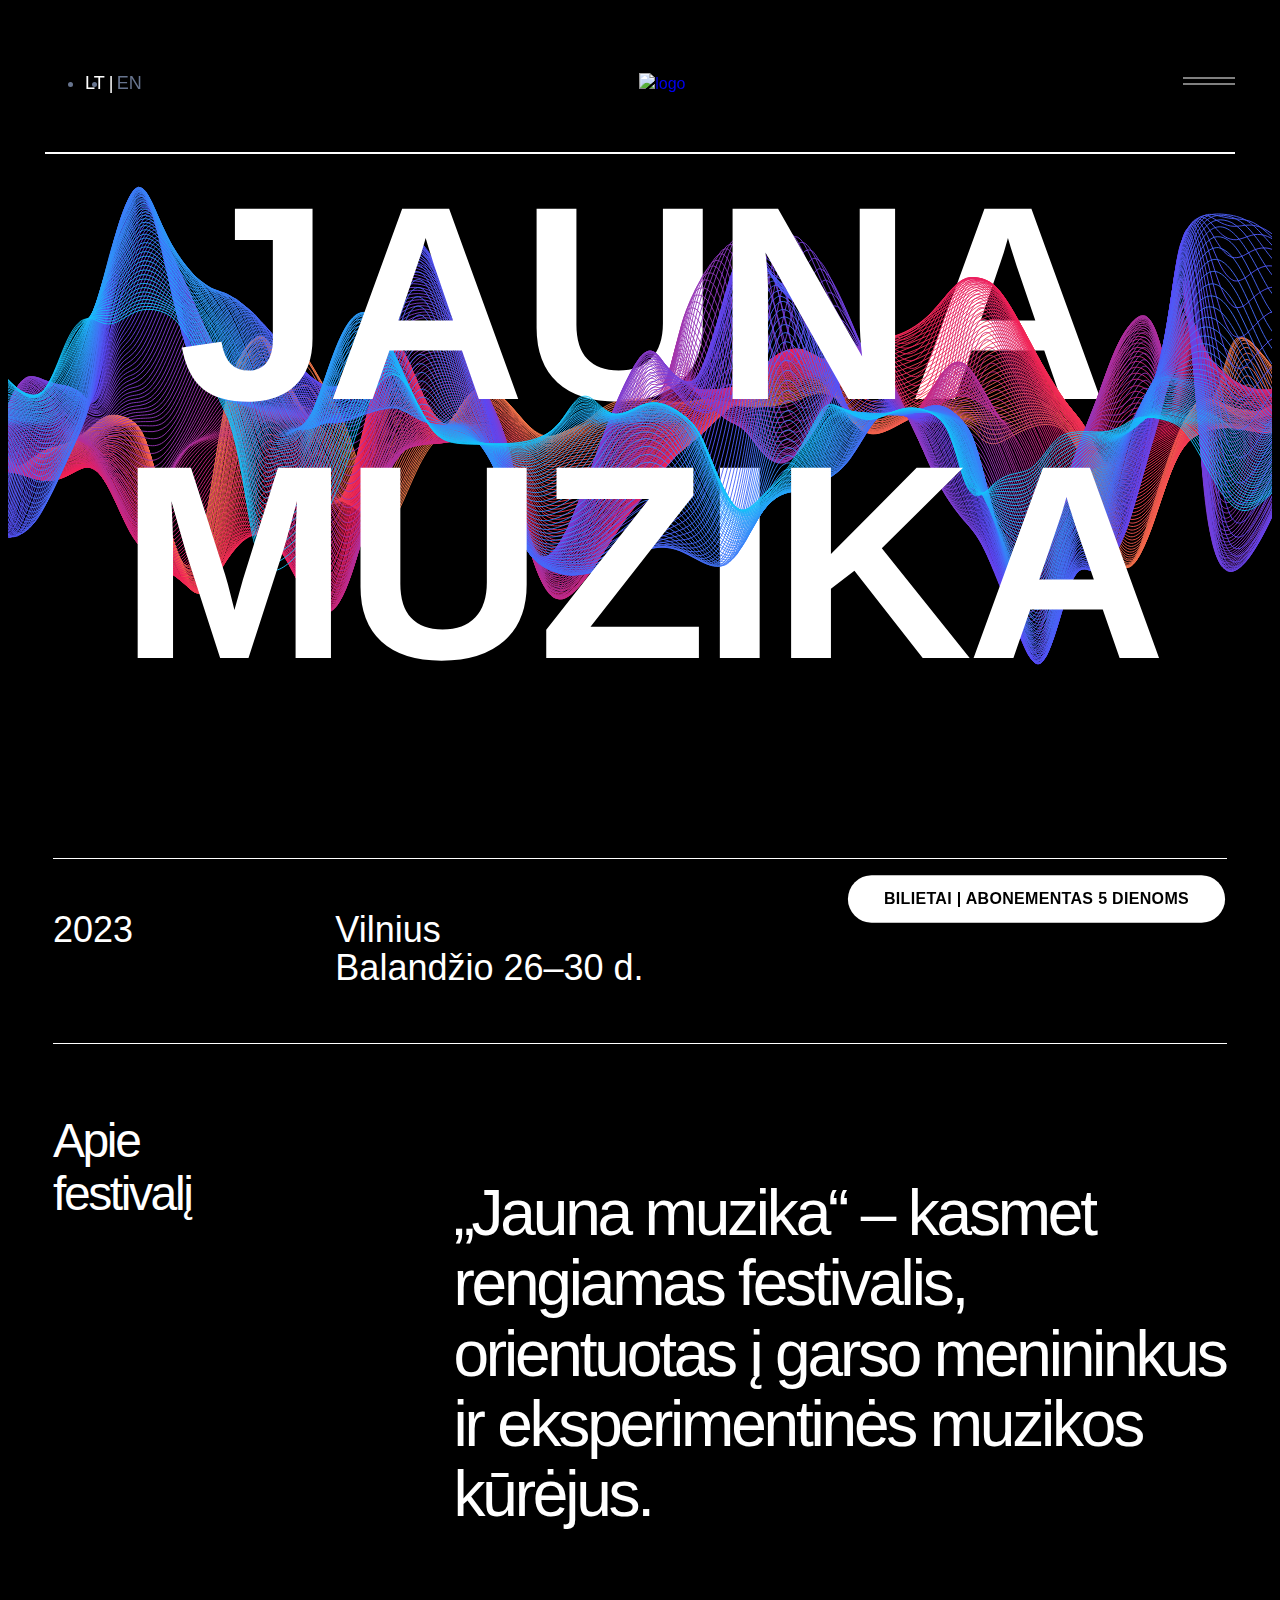
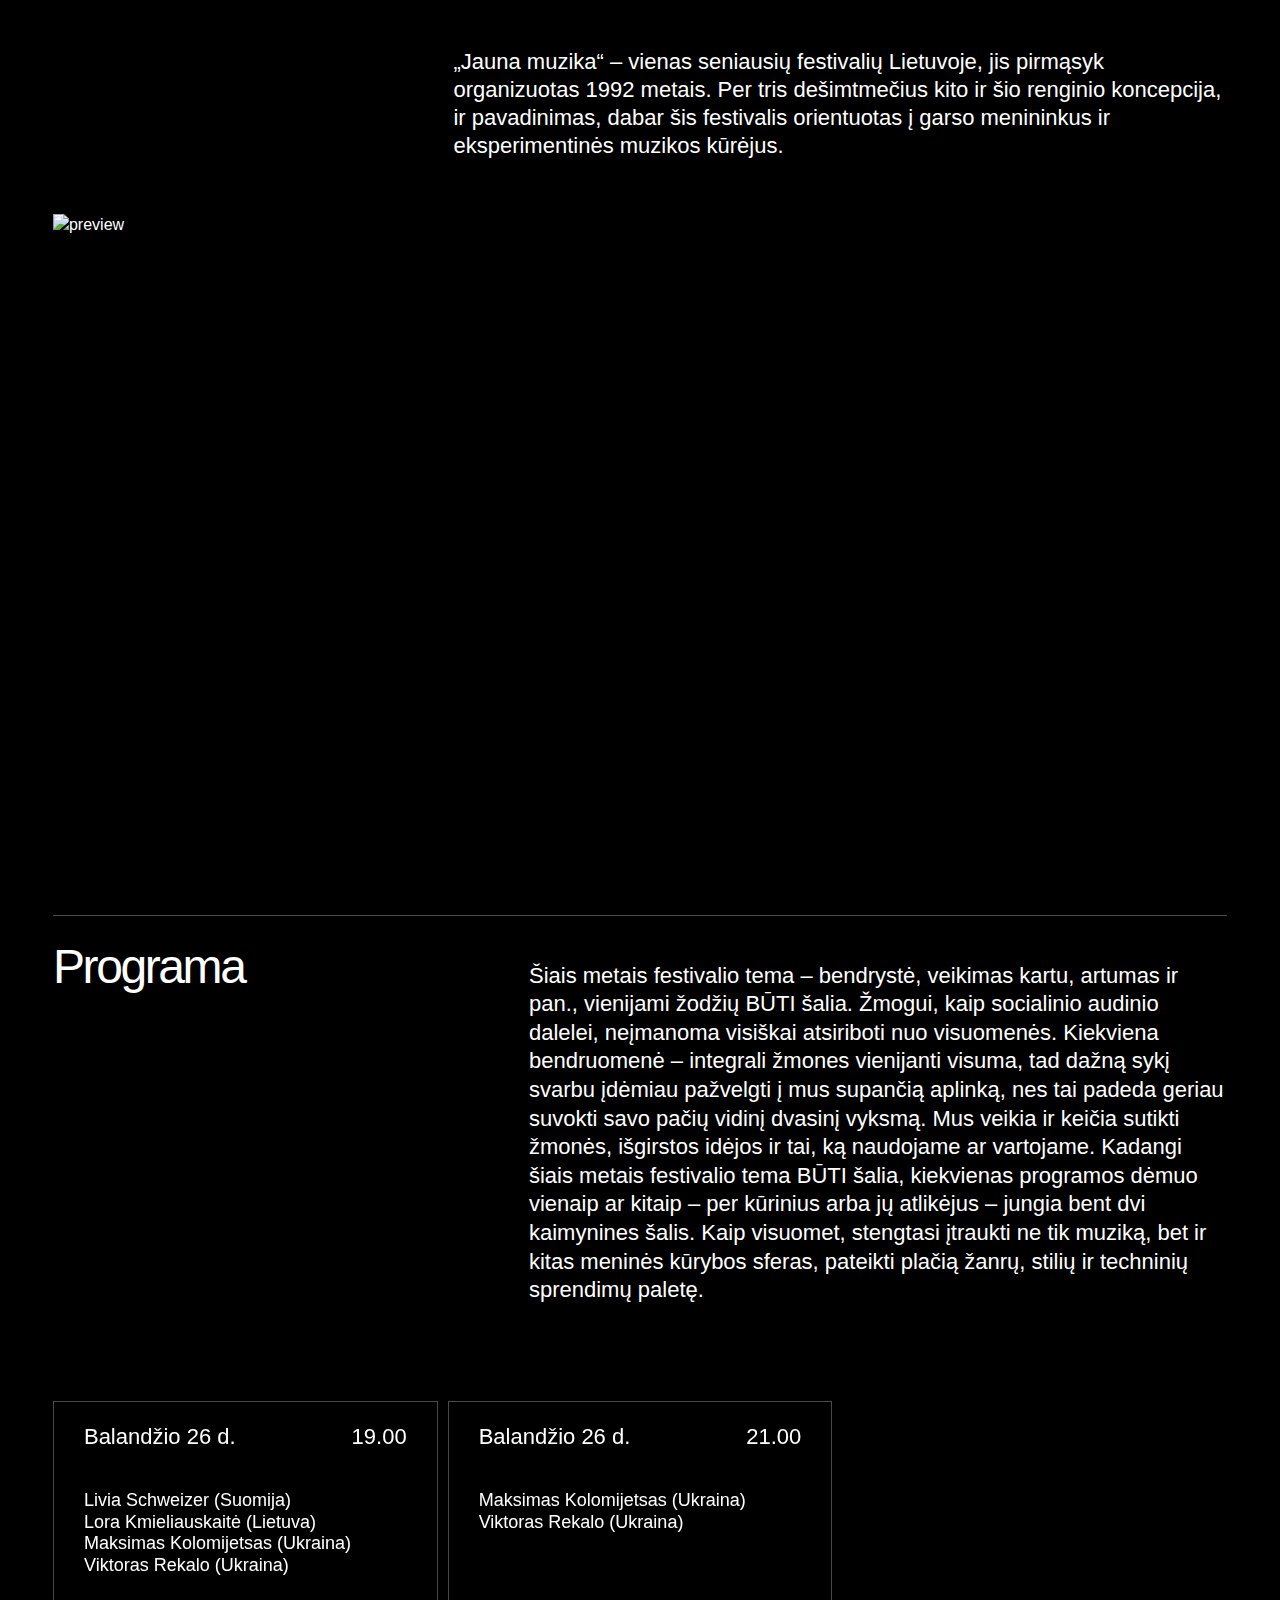
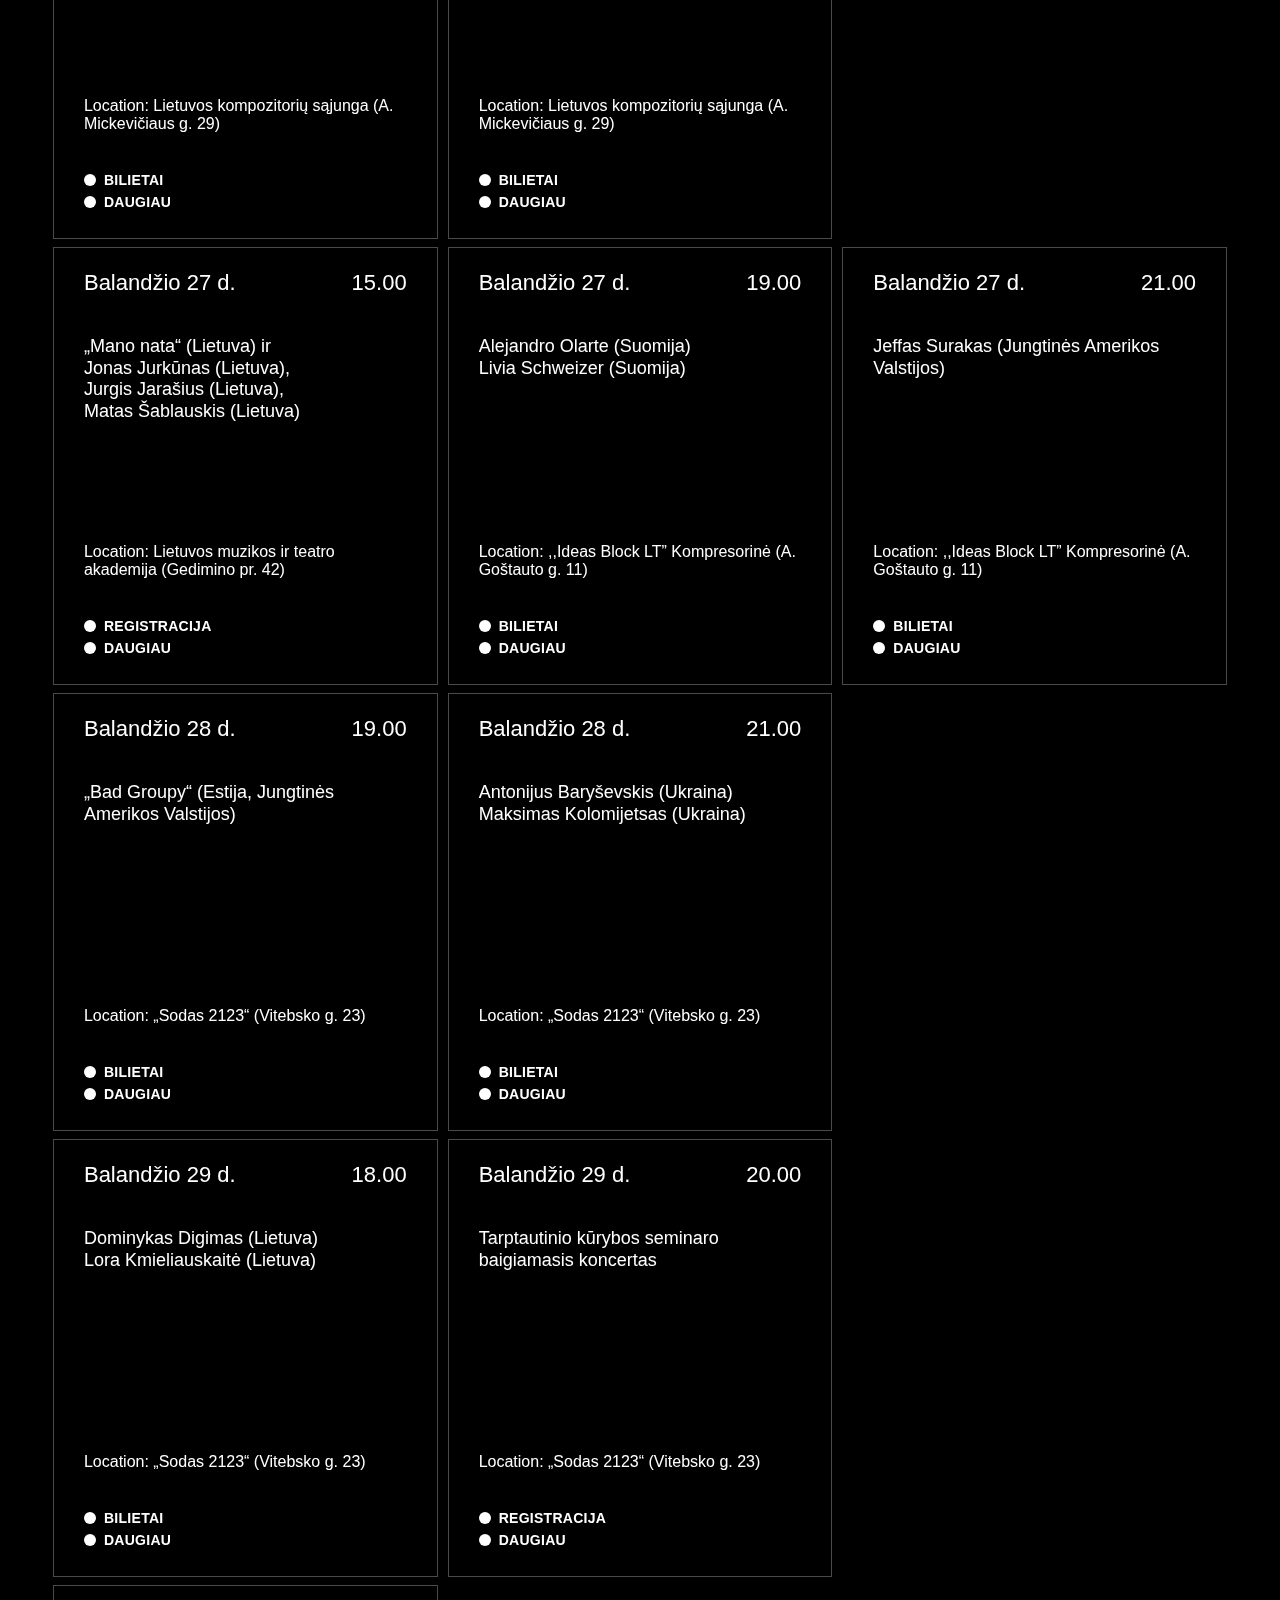
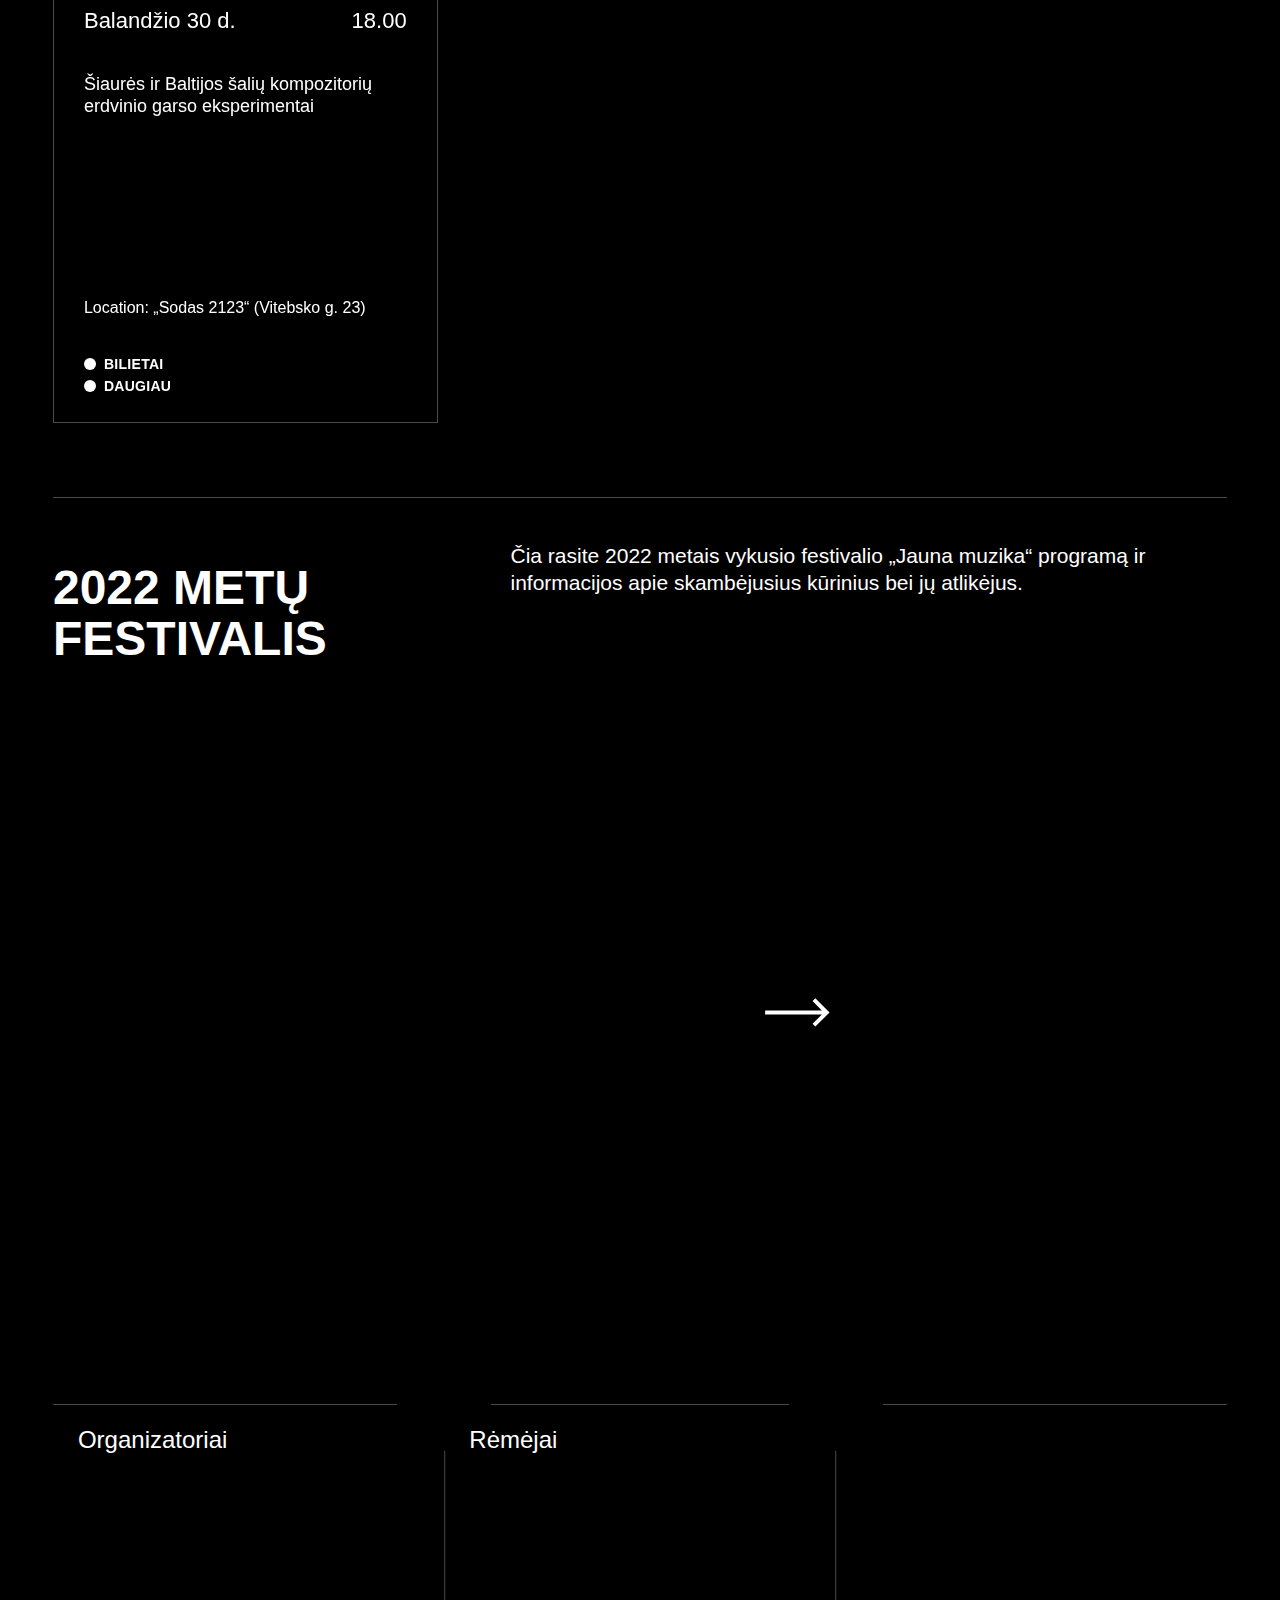
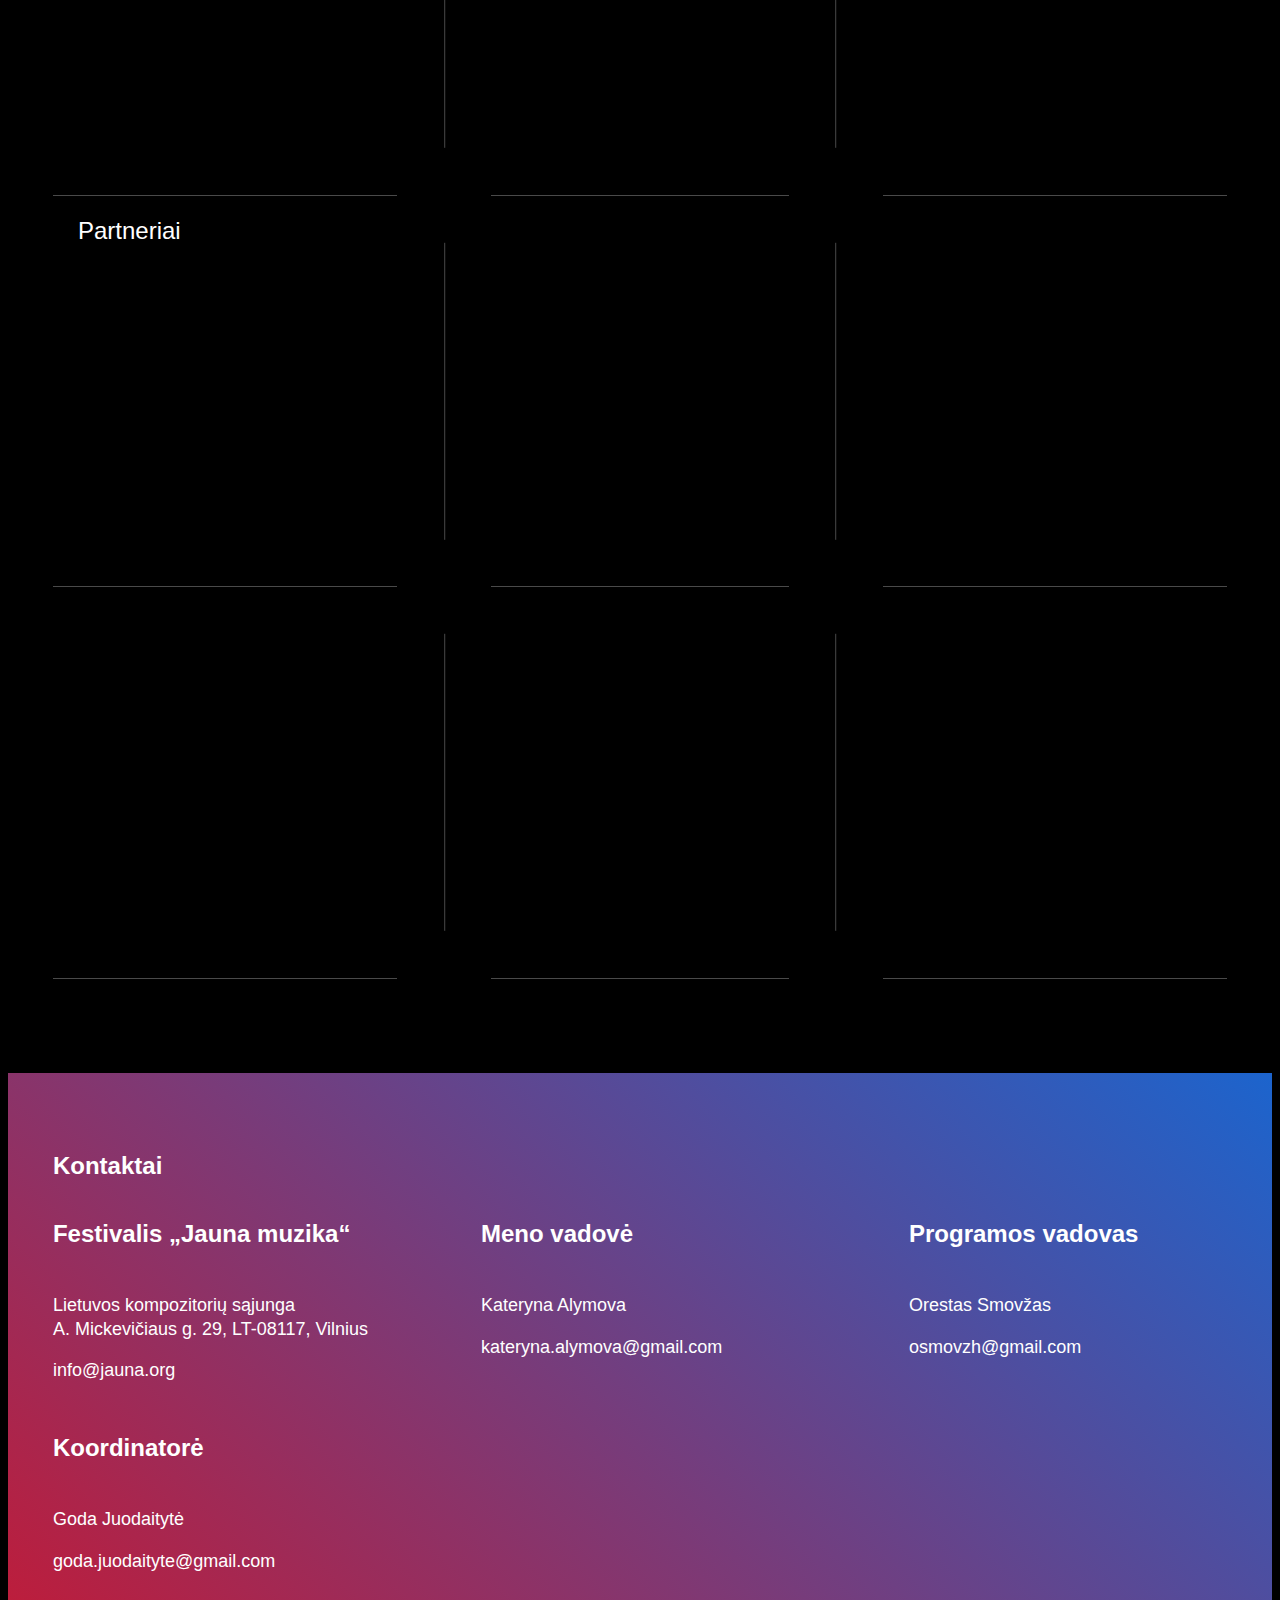
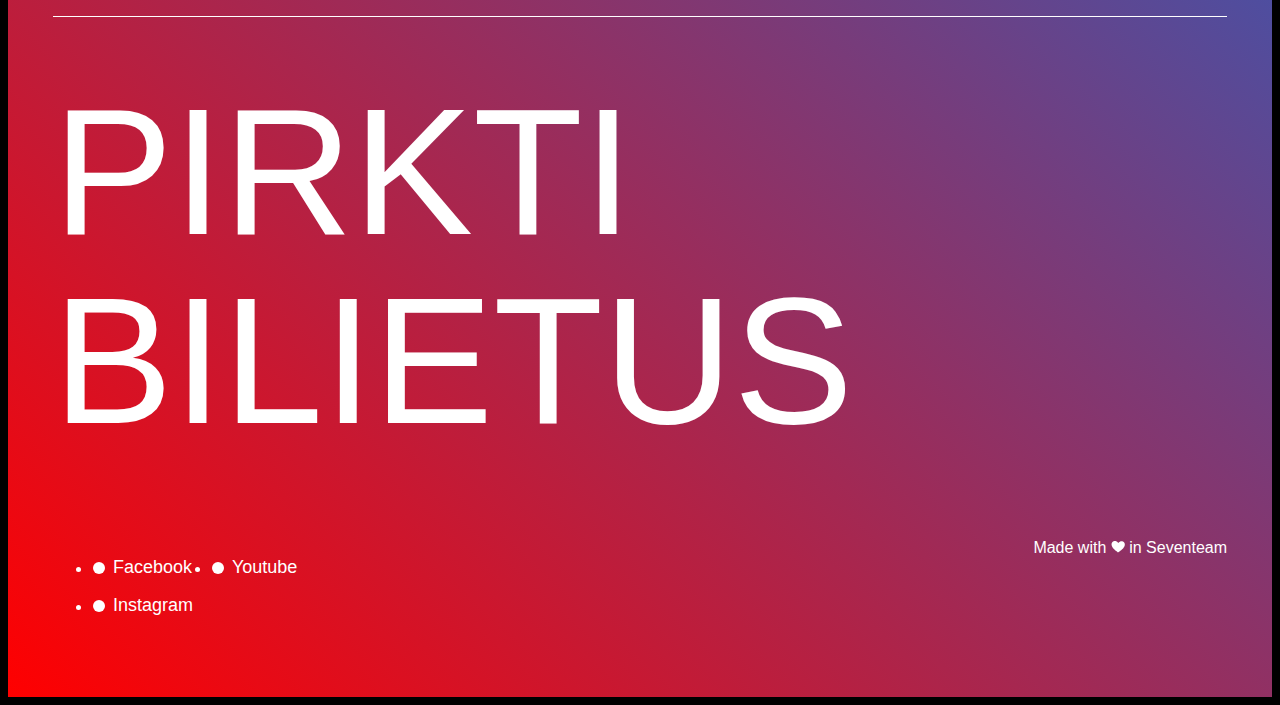
==== index.html @ fc404a8a "More some fixes" ====
<!DOCTYPE html>
<html lang="en">

<head>
  <meta charset="UTF-8">
  <meta http-equiv="X-UA-Compatible" content="IE=edge">
  <meta name="viewport" content="width=device-width, initial-scale=1.0">
  <title>Jauna</title>

  <link rel="stylesheet" href="css/reset.css" />
  <link rel="stylesheet" href="https://unpkg.com/swiper/swiper-bundle.min.css" />
  <link rel="stylesheet" href="css/fonts.css" />
  <link rel="stylesheet" href="css/styles.css" />

  <script defer src="https://unpkg.com/swiper/swiper-bundle.min.js"></script>
  <script defer src="https://cdnjs.cloudflare.com/ajax/libs/gsap/3.11.3/gsap.min.js"></script>
  <script defer src="js/script.js"></script>
</head>

<body>
  <header class="header">
    <div class="_container header__container">
      <div class="header__wrapper">

        <div class="header__item">
          <ul class="menu__lang">
            <li>
              <p class="lang-item lang-item-current">LT</p>
            </li>
            <li>
              <a href="/jauna/en.html" class="lang-item">en</a>
            </li>
          </ul>
        </div>

        <div class="header__item">
          <a href="#" class="header__logo logo-link">
            <img loading="lazy" src="./assets/img/logo.svg" alt="logo">
          </a>
        </div>

        <div class="header__item">
          <ul class="menu__lang menu__lang-mob">
            <li>
              <p class="lang-item lang-item-current">LT</p>
            </li>
            <li>
              <a href="/jauna/en.html" class="lang-item">en</a>
            </li>
          </ul>

          <button class="menu-burger popup-open" data-popup="_popup-menu"></button>
        </div>
      </div>
    </div>

    <div class="popup popup-menu" data-popupname="_popup-menu" aria-modal="true" role="dialog">
      <div class="popup__scroll">
        <div class="popup__wrapper">

          <div class="popup__header">
            <a href="#" class="popup__logo logo-link">
              <img loading="lazy" src="./assets/img/logo.svg" alt="logo">
            </a>
            <button class="popup__close">
              <img loading="lazy" src="./assets/img/close.svg" alt="close">
            </button>
          </div>

          <div class="popup__content">
            <nav class="menu">
              <ul class="menu__list">
                <li>
                  <p class="menu__counter">01<span>/</span></p>
                  <a href="#about" data-goto=".about" class="menu__item">
                    Apie
                  </a>
                </li>
                <li>
                  <p class="menu__counter">02<span>/</span></p>
                  <a href="#program" data-goto=".program" class="menu__item">
                    Programa
                  </a>
                </li>
                <li>
                  <p class="menu__counter">03<span>/</span></p>
                  <a href="#footer" data-goto=".footer" class="menu__item">
                    Kontaktai
                  </a>
                </li>
              </ul>
            </nav>
          </div>

          <div class="popup__footer">
            <ul class="socials">
              <li>
                <a href="#" class="socials__item">
                  Facebook
                </a>
              </li>
              <li>
                <a href="#" class="socials__item">
                  Youtube
                </a>
              </li>
              <li>
                <a href="#" class="socials__item">
                  Instagram
                </a>
              </li>
            </ul>
          </div>
        </div>
      </div>
    </div>

    <div class="popup popup-event" data-popupname="_popup-event-0" aria-modal="true" role="dialog">
      <div class="popup__scroll">
        <div class="popup__wrapper">

          <div class="popup__header">
            <div class="info">
              <div class="info__date">Balandžio 26 d. 19.00</div>
              <div class="info-artist">
                <span class="info-artist__name">APIBRĖŽTA (NE)ŽINOMYBĖS LAISVĖ</span>
                <span class="info-artist__location">Location: Kompozitorių sąjunga</span>
              </div>
              <a href="" class="info__notification">Bilietai</a>
            </div>
            <button class="popup__close">
              <span>Uždaryti</span>
              <img loading="lazy" src="./assets/img/close-circle.svg" alt="close">
            </button>
          </div>

          <div class="popup__content">
            <div class="info">
              <!-- <div class="info__col first-col">
                <div class="first-col__image">
                  <div class="first-col__image__container">
                    <img loading="lazy" src="./assets/img/event-0/event-img-0.jpg" alt="event-img-1">
                  </div>
                </div>
                <div class="first-col__text">
                  <p>
                    The four distinct parts, personalities and voices who meet for the sake of performance to contribute
                    their lines to a concert space. Neither of them is aware of the final result, and neither of their
                    musical voices would exist without a neighbour.
                  </p>
                  <p>
                    Along the lines of the performance, the listener will hear violin, flute, cello, oboe, silence,
                    probability, chance and a variety of sounds beyond the instruments involved. A yet another
                    contributing factor will surely be the immediate neighbour of the musicians, the audience. The show
                    will include a piece by John Cage as well as works by Arturas Bumšteinas and Serhii Vilka written
                    for this festival.
                  </p>
                </div>
              </div> -->

              <div class="info__col second-col">
                <div class="second-col__text">
                  <p>
                    Keturi skirtingi instrumentai, keturios savitos asmenybės, keturi ryškūs balsai susitinka toje
                    pačioje erdvėje. Nė vienas nenutuokia, koks bus jų bendro muzikavimo rezultatas, bet puikiai žino,
                    jog tą vakarą kiekvieno asmeninis indėlis tikrąją prasmę įgaus tik per sąsajas su trimis kaimynais.
                  </p>
                  <p>
                    Klausytojas girdės smuiką, fleitą, violončelę, obojų, tylą, tikimybę, galimybę ir daugybę su
                    išvardintais instrumentais įprastai nesusijusių garsų. Publika – artima atlikėjų kaimynė – irgi taps
                    svarbiu veiksniu, galinčiu lemti galutinį rezultatą. Koncerte skambės vienas Johno Cage’o kūrinys,
                    taip pat specialiai šiam festivaliui sukurtos Arturo Bumšteino ir Serhijaus Vilkos kompozicijos.
                  </p>
                </div>
              </div>

              <div class="info__col third-col reverse">
                <div class="third-col__item first-item">
                  <div class="third-col__image">
                    <div class="third-col__image__container">
                      <img loading="lazy" src="./assets/img/event-0/event-img-2.JPG" alt="event-img-2">
                    </div>
                  </div>
                  <div class="third-col__text">
                    <p>
                      Smuikininkė Lora Kmieliauskaitė – aktyvi įvairiausių muzikinių projektų dalyvė, tačiau ją domina
                      ir teatras, kinas. Atlieka klasikinę, šiuolaikinę ir eksperimentinę muziką. Šiuo metu yra Lietuvos
                      muzikos ir teatro akademijos doktorantė, studijuoja šiuolaikinę muziką. Koncertuodama neretai
                      pasitelkia įvairias medijas, judesį, vaidybą, naująsias technologijas. Kartu su broliu –
                      violončelininku Arnu Kmieliausku – įkūrė šiuolaikinės muzikos ansamblį „Twenty Fingers Duo“.
                    </p>
                  </div>
                </div>

                <div class="third-col__item second-item">
                  <div class="third-col__image">
                    <div class="third-col__image__container">
                      <img loading="lazy" src="./assets/img/event-0/event-img-1.jpg" alt="event-img-1">
                    </div>
                  </div>
                  <div class="third-col__text">
                    <p>
                      Italijoje gimusi ir užaugusi fleitininkė Livia Schweizer – laisvai samdoma atlikėja, šiuo metu
                      gyvenanti Helsinkyje. Groja barokine fleita, improvizuoja ir domisi nestandartine notacija, kuri,
                      jos nuomone, padeda suburti įvairioms kultūroms atstovaujančius muzikantus. Dar viena jos aistra –
                      įvairių dalykų ir objektų vertimas muzika.
                    </p>
                    <p>
                      Ji groja Europos kompozitorių improvizuotojų orkestre ir ansamblyje „Septad“, daugiausia
                      atliekančiame čia ir dabar kuriamą muziką. Kartu su kolegomis yra įkūrusi ansamblį „Earth Ears“,
                      kuris renkasi atlikti mažiau žinomų kompozitorių kūrinius.
                    </p>
                    <p>
                      Yra koncertavusi su „NYKY Ensemble“, keliais Suomijos orkestrais, bendradarbiavo su „Korvat auki“
                      („Atviros ausys“) – nuo 1977 m. Suomijoje veikiančia organizacija, propaguojančia šiuolaikinę
                      muziką. Vyko į „Senosios kasyklos“ rezidenciją Karelijos šiaurėje, grojo suomių kultūros centre
                      Benine, dalyvavo improvizaciniame muzikos ir dailės projekte „Nematomi keliautojai“.
                    </p>

                    <ul class="socials info__socials">
                      <li>
                        <a href="https://www.facebook.com/livia.schweizer" class="socials__item" target="_blank">
                          Facebook
                        </a>
                      </li>
                      <li>
                        <a href="https://www.instagram.com/liviaschweizzy" class="socials__item" target="_blank">
                          Instagram
                        </a>
                      </li>
                      <li>
                        <a href="https://liviaschweizer.com" class="socials__item" target="_blank">
                          Svetainę
                        </a>
                      </li>
                    </ul>
                  </div>
                </div>
              </div>

              <div class="info__col third-col reverse">
                <div class="third-col__item first-item">
                  <div class="third-col__image">
                    <div class="third-col__image__container">
                      <img loading="lazy" src="./assets/img/event-0/event-img-4.jpg" alt="event-img-4">
                    </div>
                  </div>
                  <div class="third-col__text">
                    <p>
                      Violončelininkas Viktoras Rekalo yra Vilniaus styginių kvarteto narys, žinomas kaip įvairialypis
                      muzikantas, nes yra grojęs daug labai skirtingos muzikos – nuo senosios iki džiazo. Iki karo
                      Viktoras buvo ryški Ukrainos muzikinio gyvenimo figūra, ypač aktyviai reiškėsi Kyjive ir Charkive,
                      dalyvavo Lvive vykusiuose festivaliuose „Kontrastai“ ir „Alfa Jazz Fest“. Buvo kviečiamas į
                      įvairius muzikos renginius užsienyje: Šiuolaikinio meno forumą Liubline, festivalius „Muzikinis
                      pavasaris“ Poznanėje ir „Musikprotokoll“ Grace.
                    </p>

                    <ul class="socials info__socials">
                      <li>
                        <a href="https://www.facebook.com/viktor.rekalo" class="socials__item" target="_blank">
                          Facebook
                        </a>
                      </li>
                      <li>
                        <a href="https://www.instagram.com/vlcastor" class="socials__item" target="_blank">
                          Instagram
                        </a>
                      </li>
                    </ul>
                  </div>
                </div>

                <div class="third-col__item second-item">
                  <div class="third-col__image">
                    <div class="third-col__image__container">
                      <img loading="lazy" src="./assets/img/event-0/event-img-3.jpg" alt="event-img-3">
                    </div>
                  </div>
                  <div class="third-col__text">
                    <p>
                      Kompozitoriaus, obojininko, garso menininko ir improvizacinės muzikos atlikėjo Maksimo Kolomijetso
                      kūrinius yra groję žinomi ansambliai ir muzikantai: „Ensemble MusikFabrik“, „Arditti Quartett“,
                      Haydno orkestras, „Amaryllis Quartett“, „Neo Quartet“, Ianas Pace’as ir Haikas Melikianas. Kaip
                      atlikėjas jis dalyvavo daugybėje senosios ir šiuolaikinės muzikos koncertų, pavyzdžiui, su
                      Freiburgo baroko orkestru ir „Ensemble Recherché“. Buvo kviečiamas į šiuolaikinės muzikos
                      festivalius Darmštate, Grace ir kitur.
                    </p>
                    <p>
                      Su „Ukho Ensemble“ pirmąsyk Ukrainoje atliko Lucos Francesconi Koncertą obojui nr. 2, kai kuriuos
                      instrumentiniam ansambliui parašytus Pierre’o Boulezo, Stefano Gervasoni, Briano Ferneyhough’o,
                      Luciano Berio ir György Kurtágo opusus. Kartu su kolegomis Kyjive įkurdino „KoRa“ – įvairių sričių
                      menininkams skirtą kubo pavidalo erdvę po žeme.
                    </p>

                    <ul class="socials info__socials">
                      <li>
                        <a href="https://www.facebook.com/maxim.kolomiiets" class="socials__item" target="_blank">
                          Facebook
                        </a>
                      </li>
                      <li>
                        <a href="https://www.instagram.com/kolomiietsmaxim" class="socials__item" target="_blank">
                          Instagram
                        </a>
                      </li>
                      <li>
                        <a href="https://maximkolomiiets.com" class="socials__item" target="_blank">
                          Svetainę
                        </a>
                      </li>
                    </ul>
                  </div>
                </div>
              </div>
            </div>
          </div>

          <!-- <div class="popup__footer">

          </div> -->
        </div>
      </div>
    </div>

    <div class="popup popup-event" data-popupname="_popup-event-1" aria-modal="true" role="dialog">
      <div class="popup__scroll">
        <div class="popup__wrapper">

          <div class="popup__header">
            <div class="info">
              <div class="info__date">Balandžio 26 d. 21.00</div>
              <div class="info-artist">
                <span class="info-artist__name">DAUGIABALSIS MONOLOGAS</span>
                <span class="info-artist__location">Location: Kompozitorių sąjunga</span>
              </div>
              <a href="#" class="info__notification">Bilietai</a>
            </div>
            <button class="popup__close">
              <span>Uždaryti</span>
              <img loading="lazy" src="./assets/img/close-circle.svg" alt="close">
            </button>
          </div>

          <div class="popup__content">
            <div class="info">


              <div class="info__col second-col">
                <div class="second-col__text">
                  <p>Šis pasirodymas abiem atlikėjams itin asmeniškas. Po pertraukos susitikę scenoje jie, tikėtina,
                    muzikuodami prisilies prie įvairių temų: erdvė, atstumas, miestas, žmogiškieji ryšiai, siekio
                    bendrybė. Visa tai bus pateikta per nenuspėjamą improvizaciją nebylių vaizdų fone – vaizdų to, ką
                    jiedu šiuo metu yra praradę. O gal jųdviejų susitikimas virs pokalbiu – dviem vienas kitą
                    papildančiais monologais?</p>
                  <p>Anksčiau jie, muzikuodami drauge, rinkdavosi intymią aplinką, tarsi ketindami groti vienas kitam,
                    ir kaskart stebindavo gebėjimu perteikti savo vidinę esybę be žodžių, tad klausytoją jų muzika
                    visuomet skatindavo susimąstyti.</p>
                  <p>Šįsyk Viktoro ir Maksimo pasirodymas irgi bus pagrįstas improvizacija. Pasak vieno jų, jiedu tarsi
                    Don Kichotai susitinka ir kovoja su drakonais ritmiškame triukšme, kurį palieka traukinys,
                    evakuojantis nuo karo bėgančius žmones. O antrasis mano, kad... Tai sužinosime koncerte.</p>
                </div>
              </div>

              <div class="info__col third-col reverse">
                <div class="third-col__item first-item">
                  <div class="third-col__image">
                    <div class="third-col__image__container">
                      <img loading="lazy" src="./assets/img/event-1/event-img-2.jpg" alt="event-img-4">
                    </div>
                  </div>
                  <div class="third-col__text">
                    <p>
                      Violončelininkas Viktoras Rekalo yra Vilniaus styginių kvarteto narys, žinomas kaip įvairialypis
                      muzikantas, nes yra grojęs daug labai skirtingos muzikos – nuo senosios iki džiazo. Iki karo
                      Viktoras buvo ryški Ukrainos muzikinio gyvenimo figūra, ypač aktyviai reiškėsi Kyjive ir Charkive,
                      dalyvavo Lvive vykusiuose festivaliuose „Kontrastai“ ir „Alfa Jazz Fest“. Buvo kviečiamas į
                      įvairius muzikos renginius užsienyje: Šiuolaikinio meno forumą Liubline, festivalius „Muzikinis
                      pavasaris“ Poznanėje ir „Musikprotokoll“ Grace.
                    </p>

                    <ul class="socials info__socials">
                      <li>
                        <a href="https://www.facebook.com/viktor.rekalo" class="socials__item" target="_blank">
                          Facebook
                        </a>
                      </li>
                      <li>
                        <a href="https://www.instagram.com/vlcastor" class="socials__item" target="_blank">
                          Instagram
                        </a>
                      </li>
                    </ul>
                  </div>
                </div>

                <div class="third-col__item second-item">
                  <div class="third-col__image">
                    <div class="third-col__image__container">
                      <img loading="lazy" src="./assets/img/event-1/event-img-1.jpg" alt="event-img-3">
                    </div>
                  </div>
                  <div class="third-col__text">
                    <p>
                      Kompozitoriaus, obojininko, garso menininko ir improvizacinės muzikos atlikėjo Maksimo Kolomijetso
                      kūrinius yra groję žinomi ansambliai ir muzikantai: „Ensemble MusikFabrik“, „Arditti Quartett“,
                      Haydno orkestras, „Amaryllis Quartett“, „Neo Quartet“, Ianas Pace’as ir Haikas Melikianas. Kaip
                      atlikėjas jis dalyvavo daugybėje senosios ir šiuolaikinės muzikos koncertų, pavyzdžiui, su
                      Freiburgo baroko orkestru ir „Ensemble Recherché“. Buvo kviečiamas į šiuolaikinės muzikos
                      festivalius Darmštate, Grace ir kitur.
                    </p>
                    <p>
                      Su „Ukho Ensemble“ pirmąsyk Ukrainoje atliko Lucos Francesconi Koncertą obojui nr. 2, kai kuriuos
                      instrumentiniam ansambliui parašytus Pierre’o Boulezo, Stefano Gervasoni, Briano Ferneyhough’o,
                      Luciano Berio ir György Kurtágo opusus. Kartu su kolegomis Kyjive įkurdino „KoRa“ – įvairių sričių
                      menininkams skirtą kubo pavidalo erdvę po žeme.
                    </p>

                    <ul class="socials info__socials">
                      <li>
                        <a href="https://www.facebook.com/maxim.kolomiiets" class="socials__item" target="_blank">
                          Facebook
                        </a>
                      </li>
                      <li>
                        <a href="https://www.instagram.com/kolomiietsmaxim" class="socials__item" target="_blank">
                          Instagram
                        </a>
                      </li>
                      <li>
                        <a href="https://maximkolomiiets.com" class="socials__item" target="_blank">
                          Svetainę
                        </a>
                      </li>
                    </ul>
                  </div>
                </div>
              </div>
            </div>
          </div>

          <!-- <div class="popup__footer">

          </div> -->
        </div>
      </div>
    </div>

    <div class="popup popup-event" data-popupname="_popup-event-2" aria-modal="true" role="dialog">
      <div class="popup__scroll">
        <div class="popup__wrapper">

          <div class="popup__header">
            <div class="info">
              <div class="info__date">Balandžio 27 d. 15.00</div>
              <div class="info-artist">
                <span class="info-artist__name">„E.MANONATA“ SFERA</span>
                <span class="info-artist__location">Location: Muzikos ir teatro akademija</span>
              </div>
              <a href="#" class="info__notification">Registracija</a>
            </div>
            <button class="popup__close">
              <span>Uždaryti</span>
              <img loading="lazy" src="./assets/img/close-circle.svg" alt="close">
            </button>
          </div>

          <div class="popup__content">
            <div class="info">

              <div class="info__col second-col">
                <div class="second-col__text">
                  <p>Festivalis „e.manonata“ skirtas jauniausiems kompozitoriams – elektronine muzika besidomintiems
                    moksleiviams ir moksleivėms. Tai didesnio edukacinio projekto „Mano nata“ dalis. Šįmet festivalis
                    organizuojamas antrąjį kartą. Jo tikslas – skatinti paauglių kūrybiškumą ir drąsą eksperimentuoti.
                    Šiais metais renginyje dalyvavo moksleiviai iš septynių Lietuvos miestų ir miestelių. Jie iš anksto
                    pateikė savo kūrinių „juodraščius“, sukurtus laikantis šiųmetės festivalio „Jauna muzika“
                    koncepcijos – BŪTI šalia. Vėliau, konsultuodamiesi su profesionaliais kompozitoriais Jonu Jurkūnu,
                    Jurgiu Jarašiumi ir Matu Šablauskiu, plėtojo ir tobulino savo idėjas. Galutiniai šių eksperimentų
                    rezultatai skambės baigiamajame „e.manonata“ koncerte.</p>
                </div>
              </div>

              <div class="info__col third-col">
                <div class="third-col__item first-item">
                  <div class="third-col__image">
                    <div class="third-col__image__container">
                      <img loading="lazy" src="./assets/img/event-2/event-img-1.jpg" alt="event-img-1">
                    </div>
                  </div>
                  <div class="third-col__text">
                    <p>
                      Konsultantai<br />
                      Kurdamas muziką Jonas Jurkūnas neretai remiasi džiaze įprastais principais, nors į savo estetinių
                      preferencijų lauką įsileidžia labai įvairioms tradicijoms – nuo akademinės iki popmuzikos –
                      būdingų elementų. Jo kūrybos erdvė labai plati: kamerinė ir elektroninė muzika, kūriniai
                      orkestrui, multimedijos ir tarpdisciplininiai projektai. Dėsto klasikinę ir džiazo orkestruotę,
                      akustinės ir elektroninės muzikos kompoziciją.
                    </p>
                  </div>
                </div>

                <div class="third-col__item second-item">
                  <div class="third-col__image">
                    <div class="third-col__image__container">
                      <img loading="lazy" src="./assets/img/event-2/event-img-2.jpg" alt="event-img-2">
                    </div>
                  </div>
                  <div class="third-col__text">
                    <p>
                      Jurgis Jarašius – elektroninės muzikos kūrėjas ir atlikėjas, Lietuvos muzikos ir teatro akademijos
                      Muzikos inovacijų studijų centro darbuotojas. Jo kūriniai – minimalistinių ritmų, melodijų ir
                      nuosaikių garso eksperimentų junginys. Profesinės ir pedagoginės veiklos sritis – skaitmeninės
                      muzikos technologijos, įrašai ir erdvinis garsas.
                    </p>
                  </div>
                </div>
              </div>

              <div class="info__col second-col">
                <div class="second-col__text">
                  <p>
                    Garso režisierius ir kompozitorius Matas Šablauskis naujų idėjų ieško girdimojo ir regimojo pasaulių
                    sąveikose. Dažniausiai pasitelkia tradicines komponavimo priemones ir muzikos technologijų žinias,
                    bet praturtina jas Rytų meno simbolika. Kuria elektroakustinę ir elektroninę muziką,
                    audiovizualinius projektus.
                  </p>
                </div>
              </div>
            </div>
          </div>

          <div class="popup__footer">
            <ul class="socials info__socials">
              <li>
                <a href="https://www.facebook.com/manonatakonkursas" class="socials__item" target="_blank">
                  Facebook
                </a>
              </li>
              <li>
                <a href="https://manonata.lt/" class="socials__item" target="_blank">
                  Svetainę
                </a>
              </li>
            </ul>
          </div>
        </div>
      </div>
    </div>

    <div class="popup popup-event" data-popupname="_popup-event-3" aria-modal="true" role="dialog">
      <div class="popup__scroll">
        <div class="popup__wrapper">

          <div class="popup__header">
            <div class="info">
              <div class="info__date">Balandžio 27 d. 19.00</div>
              <div class="info-artist">
                <span class="info-artist__name">DAŽŲ TEKSTŪRA, GARSO KELIAS</span>
                <span class="info-artist__location">Location: ,,Ideas Block LT” Kompresorinė</span>
              </div>
              <a href="#" class="info__notification">Bilietai</a>
            </div>
            <button class="popup__close">
              <span>Uždaryti</span>
              <img loading="lazy" src="./assets/img/close-circle.svg" alt="close">
            </button>
          </div>

          <div class="popup__content">
            <div class="info">

              <div class="info__col second-col">
                <div class="second-col__text">
                  <p>Šio eksperimento duetas imasi beveik neribodamas savęs. Tikslas – vizualinę partitūros tekstūrą
                    paversti garsine medžiaga, taip tarsi demonstruojant, kad bet kurio muzikos kūrinio natos gali būti
                    transformuojamos į visiškai kitokį garsinį pavidalą. Atlikėjai laisvai interpretuos natose
                    pastebėtas horizontalias ar vertikalias slinktis ir kurs visiškai naujus garsovaizdžius. Ši
                    koncepcija muzikantams atveria neribotas interpretacijos erdves, o klausytojai irgi bus įtraukti į
                    procesą, nes matys originalių natų projekcijas. Koncerte skambės tik grafine notacija užrašytų
                    kūrinių interpretacijos.</p>
                </div>
              </div>

              <div class="info__col third-col">
                <div class="third-col__item second-item">
                  <div class="third-col__image">
                    <div class="third-col__image__container">
                      <img loading="lazy" src="./assets/img/event-3/event-img-1.jpg" alt="event-img-1">
                    </div>
                  </div>
                  <div class="third-col__text">
                    <p>
                      Elektroakustinės muzikos kūrėjas ir atlikėjas Luisas Alejandro Olarte yra surengęs daugybę gyvo
                      garso pasirodymų ir, be kita ko, kuria skaitmeninius styginius instrumentus. Jis – Sibelijaus
                      akademijos Helsinkyje pedagogas, dėstantis elektroakustinės muzikos kursą. Pristatant savo
                      sukurtus garsinius eksperimentus jam svarbiausia kūrybišką saviraišką pateikti per šiuolaikinių
                      technologijų prizmę. Kaip žmogui, menininkui ir piliečiui jam rūpi kuo dažniau kalbėti apie
                      naujųjų raiškos priemonių ir kanalų reikšmę mūsų kasdienybėje.
                    </p>

                    <ul class="socials info__socials">
                      <li>
                        <a href="http://alejandro.olarte.free.fr/music.html" class="socials__item" target="_blank">
                          Svetainę
                        </a>
                      </li>
                    </ul>
                  </div>
                </div>

                <div class="third-col__item first-item">
                  <div class="third-col__image">
                    <div class="third-col__image__container">
                      <img loading="lazy" src="./assets/img/event-3/event-img-2.jpg" alt="event-img-2">
                    </div>
                  </div>
                  <div class="third-col__text">
                    <p>
                      Italijoje gimusi ir užaugusi fleitininkė Livia Schweizer – laisvai samdoma atlikėja, šiuo metu
                      gyvenanti Helsinkyje. Groja barokine fleita, improvizuoja ir domisi nestandartine notacija, kuri,
                      jos nuomone, padeda suburti skirtingos stilistikos ir įvairioms kultūroms atstovaujančius
                      muzikantus. Dar viena jos aistra – įvairių dalykų ir objektų vertimas muzika.
                    </p>
                    <p>
                      Ji groja Europos kompozitorių improvizuotojų orkestre ir ansamblyje „Septad“, daugiausia
                      atliekančiame čia ir dabar kuriamą muziką. Kartu su kolegomis yra įkūrusi ansamblį „Earth Ears“,
                      kuris atlieka mažiau žinomų kompozitorių kūrinius.
                    </p>
                    <p>
                      Yra koncertavusi su „NYKY Ensemble“, keliais Suomijos orkestrais, bendradarbiavo su „Korvat auki“
                      („Atviros ausys“) – nuo 1977 m. Suomijoje veikiančia organizacija, propaguojančia šiuolaikinę
                      muziką. Vyko į „Senosios kasyklos“ rezidenciją Karelijos šiaurėje, grojo suomių kultūros centre
                      Benine, dalyvavo improvizaciniame muzikos ir dailės projekte „Nematomi keliautojai“.
                    </p>

                    <ul class="socials info__socials">
                      <li>
                        <a href="https://www.facebook.com/livia.schweizer" class="socials__item" target="_blank">
                          Facebook
                        </a>
                      </li>
                      <li>
                        <a href="https://www.instagram.com/liviaschweizzy" class="socials__item" target="_blank">
                          Instagram
                        </a>
                      </li>
                      <li>
                        <a href="https://liviaschweizer.com" class="socials__item" target="_blank">
                          Svetainę
                        </a>
                      </li>
                    </ul>
                  </div>
                </div>
              </div>
            </div>
          </div>

          <!-- <div class="popup__footer">
            
          </div> -->
        </div>
      </div>
    </div>

    <div class="popup popup-event" data-popupname="_popup-event-4" aria-modal="true" role="dialog">
      <div class="popup__scroll">
        <div class="popup__wrapper">

          <div class="popup__header">
            <div class="info">
              <div class="info__date">Balandžio 27 d. 21.00</div>
              <div class="info-artist">
                <span class="info-artist__name">ANALOGINĖS PERMUTACIJOS KASETĖMS IR ELEKTRONIKAI</span>
                <span class="info-artist__location">Location: ,,Ideas Block LT” Kompresorinė</span>
              </div>
              <a href="#" class="info__notification">Bilietai</a>
            </div>
            <button class="popup__close">
              <span>Uždaryti</span>
              <img loading="lazy" src="./assets/img/close-circle.svg" alt="close">
            </button>
          </div>

          <div class="popup__content">
            <div class="info">

              <!-- <div class="info__col second-col">
                <div class="second-col__text">
                  <p>This performance utilizes cassette tapes, analogue electronics and pre-recorded sounds generated by
                    different instruments and objects. The use of cassette tapes allows for further manipulation during
                    a live set. The spontaneous composition includes genre-bending soundscapes and the merger of sonic
                    textures and abstract imagery. A journey through tender melodies, manipulated soundscapes, and
                    distorted points of view awaits the listener – an exploration of unheard possibilities within the
                    realm of experimental sound.</p>
                </div>
              </div> -->

              <div class="info__col first-col">
                <div class="first-col__image">
                  <div class="first-col__image__container">
                    <img loading="lazy" src="./assets/img/event-4/event-img-1.jpg" alt="event-img-1">
                  </div>
                </div>
                <div class="first-col__text">
                  <p>
                    Šiame projekte garsams kurti atlikėjai pasitelkia įvairius instrumentus ir objektus, o garsui
                    įrašyti – analogines kasetes ir magnetofonus. Kasetėse užfiksuota medžiaga „gyvo“ koncerto metu
                    įvairiausiais būdais transformuojama, šitaip kuriant spontanišką kompoziciją. Joje klausytojas girdi
                    neaiškios kilmės garsovaizdžius, kuriuose garsinės tekstūros susilieja su abstrakčiais vizualiniais
                    pavidalais. Publika kviečiama į kelionę po kaskart netikėtumų žadančias teritorijas – jose švelni
                    melodika derinama prie nuolat specialiai iškraipomos garsinės perspektyvos, tad klausytojas
                    įtraukiamas į kūrybinius bandymus, kurių metu eksperimentinio garso visatoje jam atveriami dar
                    negirdėti klodai.
                  </p>

                  <ul class="socials info__socials">
                    <li>
                      <a href="https://zeromoon.bandcamp.com" class="socials__item" target="_blank">
                        Svetainę
                      </a>
                    </li>
                  </ul>
                </div>
              </div>
            </div>
          </div>

          <!-- <div class="popup__footer">
            
          </div> -->
        </div>
      </div>
    </div>

    <div class="popup popup-event" data-popupname="_popup-event-5" aria-modal="true" role="dialog">
      <div class="popup__scroll">
        <div class="popup__wrapper">

          <div class="popup__header">
            <div class="info">
              <div class="info__date">Balandžio 28 d. 19.00</div>
              <div class="info-artist">
                <span class="info-artist__name">KOLEKTYVINIS SAPNAS</span>
                <span class="info-artist__location">Location: Sodas</span>
              </div>
              <a href="#" class="info__notification">Bilietai</a>
            </div>
            <button class="popup__close">
              <span>Uždaryti</span>
              <img loading="lazy" src="./assets/img/close-circle.svg" alt="close">
            </button>
          </div>

          <div class="popup__content">
            <div class="info">

              <div class="info__col second-col">
                <div class="second-col__text">
                  <p>Kasetiniai grotuvai „Walkman“, sutraukyti laidai, metaliniai kiaušinių plaktuvai, kontrabosas,
                    išmanieji telefonai, garso efektų pedalai, variniai vamzdžiai, kontaktiniai mikrofonai, siaubo garsų
                    generatoriai ir taip toliau – visa tai savo kolekcijoje jau spėjo sukaupti eksperimentinės muzikos
                    duetas „Bad Groupy“. Jo nariai – Hamburge gyvenanti estė ir amerikietis iš Niujorko – kuria
                    akustinio ir skaitmeninio garso kompozicijas pasitelkdami įprastus instrumentus, įvairiausius
                    daiktus ir senamadiškas technologijas. Mėgindami „išvynioti“ garsą jiedu kuria sudėtingas muzikines
                    struktūras ir neretai pasiekia netikėtų, bet malonių rezultatų, o klausytojui telieka suvokti, kad
                    jis gauna ne tai, ko galbūt tikėjosi. Šiųmečiame „Jaunos muzikos“ festivalyje muzikantai mėgins
                    laisvąją improvizaciją derinti su programuotais konstruktais ir kasdienybės garsais. Tikslas – kurti
                    sferiškus garsovaizdžius, pripildančius koncerto erdvę ir klausytojo ausis tam tikrų garsinių
                    objektų, kurie gali pasirodyti pažįstami, bet bus unikalūs. Tad šis pasirodymas vadintinas
                    kolektyviniu sapnu, kurio metu sukuriama laikina, bet visiems bendra erdvė.</p>
                </div>
              </div>

              <div class="info__col third-col">
                <div class="third-col__item second-item">
                  <div class="third-col__image">
                    <div class="third-col__image__container">
                      <img loading="lazy" src="./assets/img/event-5/event-img-1.jpeg" alt="event-img-1">
                    </div>
                  </div>
                  <div class="third-col__text">
                    <p>
                      „Bad Groupy“ – tarptautinis duetas, kuris improvizuoja pasitelkdamas kontrabosą, savo balsus,
                      įrašus ir elektroniką. „Bad Groupy“ debiutinis albumas „The Last Piece of Graphite“ („Paskutinis
                      grafito gabalėlis“) pasirodė 2023 metų sausį ir sulaukė teigiamų vertinimų.
                    </p>
                    <p>
                      Žurnalas „The Sound Projector“ rašė: „Albumas puikus, daug kuo nudžiugino, klausydamasis tikrai ne
                      tuščiai praleidau laiką, geras galingas triukšmas [...]. Iš dalies „Bad Groupy“ muziką galima
                      vadinti apvalančia, tuo ji primena „Joy Division“ [...].“ O seniausias internete publikuojamų
                      muzikos recenzijų portalas „Vital Weekly“ šį darbą apibūdino taip: „Kartais garsas galingas, tarsi
                      gyvuotų visai šalia, nuo tokios muzikos nepabėgsi, ji netiks kažkur fone. Jos reikia klausytis
                      įdėmiai, ir klausytojui bus atlyginta.“ Įdėmiai klausytis rekomenduotina ir „gyvų“ šio dueto
                      pasirodymų, antraip nepajusite tų malonumų, kurių žada „Bad Groupy“ garsinės medžiagos paletė –
                      nuo musique concrèt iki nežaboto triukšmo.
                    </p>
                  </div>
                </div>

                <div class="third-col__item first-item">
                  <div class="third-col__image">
                    <div class="third-col__image__container">
                      <img loading="lazy" src="./assets/img/event-5/event-img-2.jpg" alt="event-img-2">
                    </div>
                  </div>
                  <div class="third-col__text">
                    <p>
                      Vašingtone gyvenantis Jeffas Surakas jau ne vienus metus sukasi eksperimentinės muzikos erdvėje.
                      Jis yra festivalio „Sonic Circuits“ kuratorius, kultūros centro „Rhizome DC“ programų kūrėjas,
                      įrašų studijos „Zeromoon“ savininkas. Muzikoje yra linkęs ieškoti netiesmukų naratyvų, naudoti kuo
                      paprastesnius (kartais archajiškus) techninius ir technologinius sprendimus.
                    </p>

                    <ul class="socials info__socials">
                      <li>
                        <a href="https://zeromoon.bandcamp.com" class="socials__item" target="_blank">
                          Svetainę
                        </a>
                      </li>
                    </ul>
                  </div>
                </div>
              </div>

              <div class="info__col second-col">
                <div class="second-col__text">
                  <p>Estijoje gimusi muzikantė Kris Kuldkepp groja kontrabosu ir bosine gitara, atlieka elektroninę
                    muziką ir gausiai improvizuoja. Save vadina menininke feministe, šiuo metu yra dviejų Hamburgo
                    aukštųjų mokyklų doktorantė. Dalyvauja projekte, tyrinėjančiame erdvinį garsą, laisvąją
                    improvizaciją ir posthumanizmą. Aktyviai koncertuoja kaip solistė ir su įvairiais ansambliais.
                    Bendradarbiauja su operos spektaklių režisiere Lisa Pottstock, kartu su ja kuria feministinius
                    projektus, kuriais siekiama aptikti naujų santykių su žmogaus kūnu, materija ir garsu. Veda
                    paskaitas ir seminarus, jų temos – interaktyvios garso technologijos ir improvizacija. Ji – viena iš
                    Hamburge kas dveji metai vykstančio tarptautinio simpoziumo „Klingt gut!“ kuratorių. Renginys
                    skirtas garso menininkams ir erdvinės muzikos kūrėjams.</p>

                  <ul class="socials info__socials">
                    <li>
                      <a href="https://www.kristinkuldkepp.net" class="socials__item" target="_blank">
                        Svetainę
                      </a>
                    </li>
                    <li>
                      <a href="https://www.kristinkuldkepp.net/badgroupy" class="socials__item" target="_blank">
                        Svetainę
                      </a>
                    </li>
                    <li>
                      <a href="https://zeromoon.bandcamp.com/album/the-last-piece-of-graphite" class="socials__item"
                        target="_blank">
                        Svetainę
                      </a>
                    </li>
                  </ul>
                </div>
              </div>

            </div>
          </div>

          <!-- <div class="popup__footer">
            
          </div> -->
        </div>
      </div>
    </div>

    <div class="popup popup-event" data-popupname="_popup-event-6" aria-modal="true" role="dialog">
      <div class="popup__scroll">
        <div class="popup__wrapper">

          <div class="popup__header">
            <div class="info">
              <div class="info__date">Balandžio 28 d. 21.00</div>
              <div class="info-artist">
                <span class="info-artist__name">PLĖTRA, ĮSITRAUKIMAS, RIBA, ATRADIMAS</span>
                <span class="info-artist__location">Location: Sodas</span>
              </div>
              <a href="#" class="info__notification">Bilietai</a>
            </div>
            <button class="popup__close">
              <span>Uždaryti</span>
              <img loading="lazy" src="./assets/img/close-circle.svg" alt="close">
            </button>
          </div>

          <div class="popup__content">
            <div class="info">

              <div class="info__col second-col">
                <div class="second-col__text">
                  <p>Vienam jų nepaprastai patinka leistis į žygį, kurio metu bus pasiektos ir tikriausiai peržengtos
                    „klasikiniam muzikantui“ nustatytos ribos, nes už jų laukia visiškai nauji pasauliai. Kitas garsus
                    atranda panirdamas į save – į savo vidines platumas. Pirmasis, keliaudamas garso paribių link,
                    pasitelks neribotas technologijų galimybes. Antrasis tarsi susilies su savo instrumentu – jis
                    ribotas, bet per intymų rezonansą su siela tampa tarsi kokia priebėga.
                  </p>
                  <p>
                    Jiedu susitiks scenoje ir mėgins jungti asmeninių kelių trajektorijas, stengdamiesi kurti tai, kas
                    tuo pat metu ir ekspansyvu, ir įtrauku – klausytojas išvys ir išgirs, kas atsitinka, kai ėjimas į
                    išorę jungiamas su judėjimu į vidų, kai du kūrėjai mėgina nuvilioti vienas kitą savo pasirinkta
                    kryptimi.
                  </p>
                </div>
              </div>

              <div class="info__col third-col">
                <div class="third-col__item first-item">
                  <div class="third-col__image">
                    <div class="third-col__image__container">
                      <img loading="lazy" src="./assets/img/event-6/event-img-1.JPG" alt="event-img-1">
                    </div>
                  </div>
                  <div class="third-col__text">
                    <p>
                      Pianistas Antonijus Baryševskis yra laimėjęs Artūro Rubinšteino vardo tarptautinį fortepijono
                      meistrų konkursą ir Ferruccio Busoni vardo tarptautinį pianistų konkursą. Jam yra tekę dalyvauti
                      ne viename ypač svarbiame muzikos renginyje, pavyzdžiui, „Progetto Martha Argerich“, Rūro
                      fortepijoninės muzikos festivalyje ir Ferruccio Busoni vardo festivalyje. Jis buvo kviečiamas
                      koncertuoti į prestižines Europos sales: „Wigmore Hall“, „Konzerthaus Berlin“, Berlyno, Kelno ir
                      Varšuvos filharmonijas, „Concertgebouw“ ir Bolonijos miesto teatrą (Teatro Comunale). Gastroliavo
                      daugelyje Europos šalių, Izraelyje, Japonijoje, Pietų Korėjoje ir Jungtinėse Valstijose. Domisi
                      šiuolaikine muzika, improvizacija, dalyvauja garso meno projektuose. Kritikai vadina jį vienu
                      vaisingiausiai dirbančių Ukrainos pianistų, kuriam muzikinį universalumą pavyksta puikiai derinti
                      su kūrybiškomis inovacijomis.
                    </p>

                    <ul class="socials info__socials">
                      <li>
                        <a href="https://www.facebook.com/AntoniiBaryshevskyi" class="socials__item" target="_blank">
                          Facebook
                        </a>
                      </li>
                      <li>
                        <a href="https://www.instagram.com/bulbonos" class="socials__item" target="_blank">
                          instagram
                        </a>
                      </li>
                      <li>
                        <a href="https://www.antoniibaryshevskyi.com" class="socials__item" target="_blank">
                          Svetainę
                        </a>
                      </li>
                    </ul>
                  </div>
                </div>

                <div class="third-col__item second-item">
                  <div class="third-col__image">
                    <div class="third-col__image__container">
                      <img loading="lazy" src="./assets/img/event-6/event-img-3.JPG" alt="event-img-2">
                    </div>
                  </div>
                  <div class="third-col__text">
                    <p>
                      Kompozitoriaus, obojininko, garso menininko ir improvizacinės muzikos atlikėjo Maksimo Kolomijetso
                      kūrinius yra groję žinomi ansambliai ir muzikantai: „Ensemble MusikFabrik“, „Arditti Quartett“,
                      Haydno orkestras, „Amaryllis Quartett“, „Neo Quartet“, Ianas Pace’as ir Haikas Melikianas. Kaip
                      atlikėjas jis dalyvavo daugybėje senosios ir šiuolaikinės muzikos koncertų, pavyzdžiui, su
                      Freiburgo baroko orkestru ir „Ensemble Recherché“. Buvo kviečiamas į šiuolaikinės muzikos
                      festivalius Darmštate, Grace ir kitur.
                    </p>
                    <p>
                      Su „Ukho Ensemble“ pirmąsyk Ukrainoje atliko Lucos Francesconi Koncertą obojui nr. 2, kai kuriuos
                      instrumentiniam ansambliui parašytus Pierre’o Boulezo, Stefano Gervasoni, Briano Ferneyhough’o,
                      Luciano Berio ir György Kurtágo opusus. Kartu su kolegomis Kyjive įkurdino „KoRa“ – įvairių sričių
                      menininkams skirtą kubo pavidalo erdvę po žeme.
                    </p>

                    <ul class="socials info__socials">
                      <li>
                        <a href="https://www.facebook.com/maxim.kolomiiets" class="socials__item" target="_blank">
                          Facebook
                        </a>
                      </li>
                      <li>
                        <a href="https://www.instagram.com/kolomiietsmaxim" class="socials__item" target="_blank">
                          instagram
                        </a>
                      </li>
                      <li>
                        <a href="https://maximkolomiiets.com" class="socials__item" target="_blank">
                          Svetainę
                        </a>
                      </li>
                    </ul>
                  </div>
                </div>
              </div>
            </div>
          </div>

          <!-- <div class="popup__footer">
            
          </div> -->
        </div>
      </div>
    </div>

    <div class="popup popup-event" data-popupname="_popup-event-7" aria-modal="true" role="dialog">
      <div class="popup__scroll">
        <div class="popup__wrapper">

          <div class="popup__header">
            <div class="info">
              <div class="info__date">Balandžio 29 d. 18.00</div>
              <div class="info-artist">
                <span class="info-artist__name">ŠVYTINTI PASAKA</span>
                <span class="info-artist__location">Location: Sodas</span>
              </div>
              <a href="#" class="info__notification">Bilietai</a>
            </div>
            <button class="popup__close">
              <span>Uždaryti</span>
              <img loading="lazy" src="./assets/img/close-circle.svg" alt="close">
            </button>
          </div>

          <div class="popup__content">
            <div class="info">

              <div class="info__col second-col">
                <div class="second-col__text">
                  <p>Už poliarinio rato ribos, Norvegijos Fleinvaro salyne įvyko tai, kas šiaip jau nutinka gana retai.
                    Lyg pasaka. Kurią visi supranta be žodžių. Kurią visi yra girdėję, o jei ne, vis tiek žino. Jei kas
                    ima ją pasakoti, visi pasijunta taip pat. Ima keistis aplinka, kartais diena virsta naktimi arba
                    atvirkščiai, bet dažniausiai tvyro tyki prietema. Saulės nesimato, bet dangus giedras, tad šviesos
                    pakanka. Spalvos keičiasi labai greitai – jei trumpam užsimerksi, atvėrus akis viskas bus jau kiek
                    kitaip. Jei manaisi bangose kažką pastebėjęs, neužmerk akių, nes vos po akimirksnio tas kažkas dings
                    – regėsi jau kitką. Žvelgiant į tolį matyti kalnai ir debesys.</p>
                  <p>Kalnų debesys ir debesų kalnai. Jie keičia vienas kitą kaskart, kai ūdra nuslysta savo olos link.
                    Čia kvepia šokoladiniu tortu, kurį saugo Tibeto šuo. Jis mėgsta klausytis smilgų šiurenimo ir
                    praskrendančių garnių, tačiau nepakenčia būti stebimas. Tada suloja, tu mirkteli ir debesų kalnų
                    spalva vėl pasikeičia. Tada stebi ir lauki, kol tave pakels į orą erelio sparnų sukeltas vėjo gūsis.
                  </p>

                  <p>Dominykas Digimas – garsas, muzika<br />
                    Lora Kmieliauskaitė – smuikas, balsas, veiksmas<br />
                    Kristijonas Dirsė – vaizdo instaliacija</p>
                </div>
              </div>

              <div class="info__col third-col">
                <div class="third-col__item first-item">
                  <div class="third-col__image">
                    <div class="third-col__image__container">
                      <img loading="lazy" src="./assets/img/event-7/event-img-1.jpg" alt="event-img-1">
                    </div>
                  </div>
                  <div class="third-col__text">
                    <p>
                      Kompozitoriaus Dominyko Digimo veikla aprėpia skirtingus garso ir muzikos praktikų barus. Jis
                      reiškiasi kaip akademinės muzikos kūrėjas, veikia garso meno kontekstuose, aktyviai dirba su
                      scenos menais. Jo kūriniams būdinga askezė ir susikaupimas, jie niekada nėra perkrauti medžiagos.
                      Iš dalies jo kūrybą galima vadinti introvertiška, nes ji panardina į savianalizę ir subjektyvius
                      apmąstymus.
                    </p>

                    <ul class="socials info__socials">
                      <li>
                        <a href="https://soundcloud.com/dominykas-digimas" class="socials__item" target="_blank">
                          Soundcloud
                        </a>
                      </li>
                      <li>
                        <a href="https://soundcloud.com/dominykas-digimas" class="socials__item" target="_blank">
                          Svetainę
                        </a>
                      </li>
                    </ul>
                  </div>
                </div>

                <div class="third-col__item second-item">
                  <div class="third-col__image">
                    <div class="third-col__image__container">
                      <img loading="lazy" src="./assets/img/event-7/event-img-2.jpg" alt="event-img-2">
                    </div>
                  </div>
                  <div class="third-col__text">
                    <p>
                      Smuikininkė Lora Kmieliauskaitė aktyviai dalyvauja įvairiuose muzikos, kino ir teatro projektuose,
                      atlieka įvairių žanrų muziką: klasikinę, eksperimentinę ir šiuolaikinę. Šiuo metu menininkė yra
                      Lietuvos muzikos ir teatro akademijos doktorantė, studijuoja šiuolaikinę muziką. Kaip atlikėja
                      dažnai derina įvairias medijas, judesį, teatrą ir naująsias technologijas. Lora – šiuolaikinės
                      muzikos ansamblio „Twenty Fingers Duo“ narė.
                    </p>
                  </div>
                </div>
              </div>

              <div class="info__col first-col">
                <div class="first-col__image">
                  <div class="first-col__image__container">
                    <img loading="lazy" src="./assets/img/event-7/event-img-3.jpg" alt="event-img-2">
                  </div>
                </div>
                <div class="first-col__text">
                  <p>Audiovizualiųjų menų kūrėjui ir režisieriui Kristijonui Dirsei kūryboje aktualus santykis tarp
                    vizualiosios raiškos ir garsinių-muzikinių elementų. Tai ypač ryšku su kompozitoriumi Dominyku
                    Digimu sukurtuose kūriniuose, pavyzdžiui, „Why Does This Appear?“ – nebyliame muzikiniame filme,
                    kuriame, pasitelkiant muzikos ir kino priemones, žvelgiama į atsiminimų subjektyvumą, dokumentiniai
                    fragmentai derinami su vaidybiniais.</p>

                  <ul class="socials info__socials">
                    <li>
                      <a href="https://krisdirse.com/" class="socials__item" target="_blank">
                        Svetainę
                      </a>
                    </li>
                  </ul>
                </div>
              </div>
            </div>
          </div>

          <!-- <div class="popup__footer">
            
          </div> -->
        </div>
      </div>
    </div>

    <div class="popup popup-event" data-popupname="_popup-event-8" aria-modal="true" role="dialog">
      <div class="popup__scroll">
        <div class="popup__wrapper">

          <div class="popup__header">
            <div class="info">
              <div class="info__date">Balandžio 29 d. 20.00</div>
              <div class="info-artist">
                <span class="info-artist__name">„IMMEDIA“: ERDVĖS, VAIZDO IR GARSO SINERGIJA</span>
                <span class="info-artist__location">Location: Sodas</span>
              </div>
              <a href="#" class="info__notification">Registracija</a>
            </div>
            <button class="popup__close">
              <span>Uždaryti</span>
              <img loading="lazy" src="./assets/img/close-circle.svg" alt="close">
            </button>
          </div>

          <div class="popup__content">
            <div class="info">

              <div class="info__col third-col">
                <div class="third-col__item first-item">
                  <div class="third-col__image">
                    <div class="third-col__image__container">
                      <img loading="lazy" src="./assets/img/event-8/event-img-1.jpg" alt="event-img-1">
                    </div>
                  </div>
                  <div class="third-col__text">
                    <p>
                      Balandžio 21–30 dienomis Lietuvos muzikos ir teatro akademija kartu su dešimčia Šiaurės ir
                      Baltijos šalių aukštųjų meno mokyklų jau trečiąjį kartą Vilniuje rengia „Nord plūs“ programos
                      intensyvius kursus „Immedia“ kompozicijos ir garso režisūros studentams, taip pat garso, vaizdo ir
                      medijų menininkams.
                    </p>
                  </div>
                </div>

                <div class="third-col__item second-item">
                  <div class="third-col__image">
                    <div class="third-col__image__container">
                      <img loading="lazy" src="./assets/img/event-8/event-img-2.jpg" alt="event-img-2">
                    </div>
                  </div>
                  <div class="third-col__text">
                    <p>
                      Jiems talkina patyrę elektroninės ir elektroakustinės kompozicijos, garso ir vaizdo technologijų
                      ekspertai, padedantys įgyvendinti kūrybinius sumanymus: Peteris Baranovas (Danija), Danielis Biro
                      (Norvegija), Palle Dahlstedtas (Švedija), Samulis Homanenas (Suomija), Lauris Huikuris (Suomija),
                      Mantautas Krukauskas (Lietuva), Petris Kulju (Suomija), Hansas Gunteris Lockas (Estija), Alejandro
                      Olarte (Suomija), Peras Andersas Nilssonas (Švedija), Hansas Peteris Stubbe Teglbjaergas (Danija),
                      Jussis Tuohino (Suomija), Andersas Tveitas (Norvegija).
                    </p>
                    <p>
                      Dalyviai mokosi kurti muziką garso sferai ir derinti ją su vaizdu. Įgyvendinti jų kūrybinius
                      eksperimentus padeda LMTA Muzikos inovacijų studijų centras.
                      Šių metų „Immedia“ rezultatai bus klausytojams pristatomi kultūros komplekse „Sodas 2123“, kur bus
                      specialiai sukurta erdvinio garso ir vaizdo instaliacija.
                    </p>
                  </div>
                </div>
              </div>
            </div>
          </div>

          <!-- <div class="popup__footer">
            
          </div> -->
        </div>
      </div>
    </div>

    <div class="popup popup-event" data-popupname="_popup-event-9" aria-modal="true" role="dialog">
      <div class="popup__scroll">
        <div class="popup__wrapper">

          <div class="popup__header">
            <div class="info">
              <div class="info__date">Balandžio 30 d. 20.00</div>
              <div class="info-artist">
                <span class="info-artist__name">ERDVINĖS MUZIKOS MARATONAS</span>
                <span class="info-artist__location">Location: Sodas</span>
              </div>
              <a href="#" class="info__notification">Bilietai</a>
            </div>
            <button class="popup__close">
              <span>Uždaryti</span>
              <img loading="lazy" src="./assets/img/close-circle.svg" alt="close">
            </button>
          </div>

          <div class="popup__content">
            <div class="info">

              <div class="info__col second-col">
                <div class="second-col__text">
                  <p>
                    Šį vakarą koncertuos elektroakustinės muzikos kūrėjai iš Šiaurės ir Baltijos šalių. Menininkai
                    atliks savo kompozicijas ir pademonstruos, koks yra erdvinio garso vaidmuo šiuolaikinėje muzikoje.
                  </p>
                  <p>
                    Erdvinės muzikos maratonas – pirmasis tokio pobūdžio renginys Lietuvoje. Jo metu technologijos kuo
                    įvairiausiais būdais ir formomis susipins su kūrybiniais menininkų sprendimais. Profesionalūs
                    kompozitoriai pasitelks naujausius technologinius išradimus siekdami sukurti visą publiką
                    apglėbiančius garsovaizdžius – vis kitokius, bet kaskart turiningus ir novatoriškus.
                  </p>
                  <p>
                    Koncertas vyks tam tikroje erdvėje, kad klausytojas patirtų nekasdienių garsinių įspūdžių. Vienas jo
                    tikslų – pademonstruoti erdvinio garso technologijų galimybes. Sukurtoji garso medžiaga panardins
                    klausytoją į daugiamatę akustiškai somatinę matricą, kurioje tradiciniai muzikos atlikimui taikomi
                    kriterijai tiesiog ištirpsta.
                  </p>
                  <p>
                    Šią programą kuruoja Lietuvos muzikos ir teatro akademijos Muzikos inovacijų studijų centras.
                    Koncertas truks apie tris valandas. Žiūrovams leidžiama jo metu laisvai įeiti ir išeiti. Detalesnė
                    programa bus paskelbta balandžio 1 dieną.
                  </p>
                </div>
              </div>
            </div>
          </div>

          <!-- <div class="popup__footer">
            
          </div> -->
        </div>
      </div>
    </div>


  </header>

  <section class="banner">
    <div class="_container banner__container">
      <div class="banner__wrapper">
        <div class="banner__title__container">
          <h1 class="banner-title">
            <span class="banner-title__word">
              <span>j</span>
              <span>a</span>
              <span class="_back">u</span>
              <span>n</span>
              <span class="_back">a</span>
            </span>

            <span class="banner-title__word">
              <span>m</span>
              <span>u</span>
              <span>z</span>
              <span class="_back">i</span>
              <span>k</span>
              <span>a</span>
            </span>

            <span class="banner-title__wave">
              <img loading="lazy" class="desktop" src="./assets/img/banner-wave.svg" alt="wave">
              <img loading="lazy" class="mobile" src="./assets/img/banner-wave-mobile.svg" alt="wave">
            </span>
          </h1>
        </div>

        <div class="banner-footer">
          <div class="banner-footer__item">
            <p class="banner-footer__description">2023</p>
          </div>
          <div class="banner-footer__item">
            <p class="banner-footer__description">
              Vilnius <span></span>Balandžio 26–30 d.
            </p>
          </div>
          <div class="banner-footer__item">
            <a href="#" class="banner-footer__button">
              <span>
                Bilietai | Abonementas 5 dienoms
              </span>
            </a>
          </div>
        </div>
      </div>
    </div>
  </section>

  <section id="about" class="about">
    <div class="_container">
      <div class="about_wrapper">

        <div class="about__content">
          <div class="about__title__container">
            <h2 class="about__title">
              Apie <span></span>
              festivalį
            </h2>
          </div>

          <div class="about__description">
            <p class="large">
              „Jauna muzika“ – kasmet rengiamas festivalis, orientuotas į garso menininkus ir eksperimentinės muzikos
              kūrėjus.
            </p>
            <p class="medium">
              „Jauna muzika“ – vienas seniausių festivalių Lietuvoje, jis pirmąsyk organizuotas 1992 metais. Per tris
              dešimtmečius kito ir šio renginio koncepcija, ir pavadinimas, dabar šis festivalis orientuotas į garso
              menininkus ir eksperimentinės muzikos kūrėjus.
            </p>
          </div>
        </div>

        <div class="video about__video">
          <div class="video__container">
            <div class="video__preview">
              <div class="video__img">
                <img loading="lazy" src="./assets/img/about-img.jpg" alt="preview">
              </div>
              <!-- <button class="video__btn">play</button> -->
            </div>
            <!-- <div class="video__content">
              <iframe src="https://www.youtube.com/embed/rY0WxgSXdEE" title="YouTube video player" frameborder="0"
                allow="accelerometer; autoplay; clipboard-write; encrypted-media; gyroscope; picture-in-picture; web-share"
                allowfullscreen></iframe>
            </div> -->
          </div>
        </div>
      </div>
    </div>
  </section>

  <section id="program" class="program">
    <div class="_container">
      <div class="program__wrapper">

        <div class="program__header">
          <h2 class="program__title">Programa</h2>
          <div class="program__subtitle">
            <p>Šiais metais festivalio tema – bendrystė, veikimas kartu, artumas ir pan., vienijami žodžių BŪTI šalia.
              Žmogui, kaip socialinio audinio dalelei, neįmanoma visiškai atsiriboti nuo visuomenės. Kiekviena
              bendruomenė – integrali žmones vienijanti visuma, tad dažną sykį svarbu įdėmiau pažvelgti į mus supančią
              aplinką, nes tai padeda geriau suvokti savo pačių vidinį dvasinį vyksmą. Mus veikia ir keičia sutikti
              žmonės, išgirstos idėjos ir tai, ką naudojame ar vartojame. Kadangi šiais metais festivalio tema BŪTI
              šalia, kiekvienas programos dėmuo vienaip ar kitaip – per kūrinius arba jų atlikėjus – jungia bent dvi
              kaimynines šalis. Kaip visuomet, stengtasi įtraukti ne tik muziką, bet ir kitas meninės kūrybos sferas,
              pateikti plačią žanrų, stilių ir techninių sprendimų paletę.</p>
          </div>
        </div>

        <div class="program__main">

          <div class="program-list">
            <div class="program-list__header">
              <time datetime="2023-04-26" class="program-slider__date _mobile">
                <span>Balandžio 26 d.</span>
              </time>

              <div class="program-slider__pagination"></div>
            </div>

            <div class="program-slider swiper">
              <div class="swiper-wrapper">

                <!-- SWIPER SLIDE -->
                <div class="swiper-slide">
                  <div class="program-slider__item">
                    <div class="program-slider__header">
                      <time datetime="2023-04-26 19:00" class="program-slider__date _desktop">
                        <span class="date-absolute">Balandžio 26 d.</span>
                        <span>19.00</span>
                      </time>

                      <a href="#" class="program-slider__title__wrapper popup-open" data-popup="_popup-event-0">
                        <h3 class="program-slider__title">
                          Livia Schweizer (Suomija)
                          </br>Lora Kmieliauskaitė (Lietuva)
                          </br>Maksimas Kolomijetsas (Ukraina)
                          </br>Viktoras Rekalo (​​Ukraina)
                        </h3>
                      </a>
                    </div>

                    <div class="program-slider__main">
                      <p>Location: Lietuvos kompozitorių sąjunga (A. Mickevičiaus g. 29) </p>
                    </div>

                    <div class="program-slider__footer">
                      <a href="#" class="program-slider__link _link">Bilietai</a>
                      <a href="#" class="program-slider__link _link popup-open" data-popup="_popup-event-0">Daugiau</a>
                    </div>
                  </div>
                </div>

                <!-- SWIPER SLIDE -->
                <div class="swiper-slide">
                  <div class="program-slider__item">
                    <div class="program-slider__header">
                      <time datetime="2023-04-26 21:00" class="program-slider__date _desktop">
                        <span>Balandžio 26 d.</span>
                        <span>21.00</span>
                      </time>

                      <a href="#" class="program-slider__title__wrapper popup-open" data-popup="_popup-event-1">
                        <h3 class="program-slider__title">
                          Maksimas Kolomijetsas (Ukraina)
                          </br>Viktoras Rekalo (Ukraina)
                        </h3>
                      </a>
                    </div>

                    <div class="program-slider__main">
                      <p>Location: Lietuvos kompozitorių sąjunga (A. Mickevičiaus g. 29) </p>
                    </div>

                    <div class="program-slider__footer">
                      <a href="#" class="program-slider__link _link">Bilietai</a>
                      <a href="#" class="program-slider__link _link popup-open" data-popup="_popup-event-1">Daugiau</a>
                    </div>
                  </div>
                </div>
              </div>
            </div>
          </div>

          <div class="program-list">
            <div class="program-list__header">
              <time datetime="2023-04-27" class="program-slider__date _mobile">
                <span>Balandžio 27 d.</span>
              </time>

              <div class="program-slider__pagination"></div>
            </div>

            <div class="program-slider swiper">
              <div class="swiper-wrapper">

                <!-- SWIPER SLIDE -->
                <div class="swiper-slide">
                  <div class="program-slider__item">
                    <div class="program-slider__header">
                      <time datetime="2023-04-27 15:00" class="program-slider__date _desktop">
                        <span class="date-absolute">Balandžio 27 d.</span>
                        <span>15.00</span>
                      </time>

                      <a href="#" class="program-slider__title__wrapper popup-open" data-popup="_popup-event-2">
                        <h3 class="program-slider__title">
                          „Mano nata“ (Lietuva) ir
                          </br>Jonas Jurkūnas (Lietuva),
                          </br>Jurgis Jarašius (Lietuva),
                          </br>Matas Šablauskis (Lietuva)
                        </h3>
                      </a>
                    </div>

                    <div class="program-slider__main">
                      <p>Location: Lietuvos muzikos ir teatro akademija (Gedimino pr. 42)</p>
                    </div>

                    <div class="program-slider__footer">
                      <a href="#" class="program-slider__link _link">Registracija</a>
                      <a href="#" class="program-slider__link _link popup-open" data-popup="_popup-event-2">Daugiau</a>
                    </div>
                  </div>
                </div>

                <!-- SWIPER SLIDE -->
                <div class="swiper-slide">
                  <div class="program-slider__item">
                    <div class="program-slider__header">
                      <time datetime="2023-04-27 19:00" class="program-slider__date _desktop">
                        <span class="date-absolute">Balandžio 27 d.</span>
                        <span>19.00</span>
                      </time>

                      <a href="#" class="program-slider__title__wrapper popup-open" data-popup="_popup-event-3">
                        <h3 class="program-slider__title">
                          Alejandro Olarte (Suomija)
                          </br>Livia Schweizer (Suomija)
                        </h3>
                      </a>
                    </div>

                    <div class="program-slider__main">
                      <p>Location: ,,Ideas Block LT” Kompresorinė (A. Goštauto g. 11)</p>
                    </div>

                    <div class="program-slider__footer">
                      <a href="#" class="program-slider__link _link">Bilietai</a>
                      <a href="#" class="program-slider__link _link popup-open" data-popup="_popup-event-3">Daugiau</a>
                    </div>
                  </div>
                </div>

                <!-- SWIPER SLIDE -->
                <div class="swiper-slide">
                  <div class="program-slider__item">
                    <div class="program-slider__header">
                      <time datetime="2023-04-27 21:00" class="program-slider__date _desktop">
                        <span class="date-absolute">Balandžio 27 d.</span>
                        <span>21.00</span>
                      </time>

                      <a href="#" class="program-slider__title__wrapper popup-open" data-popup="_popup-event-4">
                        <h3 class="program-slider__title">
                          Jeffas Surakas (Jungtinės Amerikos Valstijos)
                        </h3>
                      </a>
                    </div>

                    <div class="program-slider__main">
                      <p>Location: ,,Ideas Block LT” Kompresorinė (A. Goštauto g. 11) </p>
                    </div>

                    <div class="program-slider__footer">
                      <a href="#" class="program-slider__link _link">Bilietai</a>
                      <a href="#" class="program-slider__link _link popup-open" data-popup="_popup-event-4">Daugiau</a>
                    </div>
                  </div>
                </div>
              </div>
            </div>
          </div>

          <div class="program-list">
            <div class="program-list__header">
              <time datetime="2023-04-28" class="program-slider__date _mobile">
                <span>Balandžio 28 d.</span>
              </time>

              <div class="program-slider__pagination"></div>
            </div>

            <div class="program-slider swiper">
              <div class="swiper-wrapper">

                <!-- SWIPER SLIDE -->
                <div class="swiper-slide">
                  <div class="program-slider__item">
                    <div class="program-slider__header">
                      <time datetime="2023-04-28 19:00" class="program-slider__date _desktop">
                        <span class="date-absolute">Balandžio 28 d.</span>
                        <span>19.00</span>
                      </time>

                      <a href="#" class="program-slider__title__wrapper popup-open" data-popup="_popup-event-5">
                        <h3 class="program-slider__title">
                          „Bad Groupy“ (Estija, Jungtinės Amerikos Valstijos)
                        </h3>
                      </a>
                    </div>

                    <div class="program-slider__main">
                      <p>Location: „Sodas 2123“ (Vitebsko g. 23) </p>
                    </div>

                    <div class="program-slider__footer">
                      <a href="#" class="program-slider__link _link">Bilietai</a>
                      <a href="#" class="program-slider__link _link popup-open" data-popup="_popup-event-5">Daugiau</a>
                    </div>
                  </div>
                </div>

                <!-- SWIPER SLIDE -->
                <div class="swiper-slide">
                  <div class="program-slider__item">
                    <div class="program-slider__header">
                      <time datetime="2023-04-28 21:00" class="program-slider__date _desktop">
                        <span class="date-absolute">Balandžio 28 d.</span>
                        <span>21.00</span>
                      </time>

                      <a href="#" class="program-slider__title__wrapper popup-open" data-popup="_popup-event-6">
                        <h3 class="program-slider__title">
                          Antonijus Baryševskis (Ukraina)
                          </br>Maksimas Kolomijetsas (Ukraina)
                        </h3>
                      </a>
                    </div>

                    <div class="program-slider__main">
                      <p>Location: „Sodas 2123“ (Vitebsko g. 23) </p>
                    </div>

                    <div class="program-slider__footer">
                      <a href="#" class="program-slider__link _link">Bilietai</a>
                      <a href="#" class="program-slider__link _link popup-open" data-popup="_popup-event-6">Daugiau</a>
                    </div>
                  </div>
                </div>
              </div>
            </div>
          </div>

          <div class="program-list">
            <div class="program-list__header">
              <time datetime="2023-04-29" class="program-slider__date _mobile">
                <span>Balandžio 29 d.</span>
              </time>

              <div class="program-slider__pagination"></div>
            </div>

            <div class="program-slider swiper">
              <div class="swiper-wrapper">

                <!-- SWIPER SLIDE -->
                <div class="swiper-slide">
                  <div class="program-slider__item">
                    <div class="program-slider__header">
                      <time datetime="2023-04-29 18:00" class="program-slider__date _desktop">
                        <span class="date-absolute">Balandžio 29 d.</span>
                        <span>18.00</span>
                      </time>

                      <a href="#" class="program-slider__title__wrapper popup-open" data-popup="_popup-event-7">
                        <h3 class="program-slider__title">
                          Dominykas Digimas (Lietuva)
                          </br>Lora Kmieliauskaitė (Lietuva)
                        </h3>
                      </a>
                    </div>

                    <div class="program-slider__main">
                      <p>Location: „Sodas 2123“ (Vitebsko g. 23) </p>
                    </div>

                    <div class="program-slider__footer">
                      <a href="#" class="program-slider__link _link">Bilietai</a>
                      <a href="#" class="program-slider__link _link popup-open" data-popup="_popup-event-7">Daugiau</a>
                    </div>
                  </div>
                </div>

                <!-- SWIPER SLIDE -->
                <div class="swiper-slide">
                  <div class="program-slider__item">
                    <div class="program-slider__header">
                      <time datetime="2023-04-29 20:00" class="program-slider__date _desktop">
                        <span class="date-absolute">Balandžio 29 d.</span>
                        <span>20.00</span>
                      </time>

                      <a href="#" class="program-slider__title__wrapper popup-open" data-popup="_popup-event-8">
                        <h3 class="program-slider__title">
                          Tarptautinio kūrybos seminaro baigiamasis koncertas
                        </h3>
                      </a>
                    </div>

                    <div class="program-slider__main">
                      <p>Location: „Sodas 2123“ (Vitebsko g. 23) </p>
                    </div>

                    <div class="program-slider__footer">
                      <a href="#" class="program-slider__link _link">Registracija</a>
                      <a href="#" class="program-slider__link _link popup-open" data-popup="_popup-event-8">Daugiau</a>
                    </div>
                  </div>
                </div>
              </div>
            </div>
          </div>

          <div class="program-list">
            <div class="program-list__header">
              <time datetime="2023-04-30" class="program-slider__date _mobile">
                <span>Balandžio 30 d.</span>
              </time>

              <div class="program-slider__pagination"></div>
            </div>

            <div class="program-slider swiper">
              <div class="swiper-wrapper">

                <!-- SWIPER SLIDE -->
                <div class="swiper-slide">
                  <div class="program-slider__item">
                    <div class="program-slider__header">
                      <time datetime="2023-04-30 18:00" class="program-slider__date _desktop">
                        <span class="date-absolute">Balandžio 30 d.</span>
                        <span>18.00</span>
                      </time>

                      <a href="#" class="program-slider__title__wrapper popup-open" data-popup="_popup-event-9">
                        <h3 class="program-slider__title">
                          Šiaurės ir Baltijos šalių kompozitorių erdvinio garso eksperimentai
                        </h3>
                      </a>
                    </div>

                    <div class="program-slider__main">
                      <p>Location: „Sodas 2123“ (Vitebsko g. 23) </p>
                    </div>

                    <div class="program-slider__footer">
                      <a href="#" class="program-slider__link _link">Bilietai</a>
                      <a href="#" class="program-slider__link _link popup-open" data-popup="_popup-event-9">Daugiau</a>
                    </div>
                  </div>
                </div>
              </div>
            </div>
          </div>
        </div>
      </div>
    </div>
  </section>

  <section class="how">
    <div class="_container">
      <div class="how__wrapper">

        <div class="how__header">
          <h2 class="how__title">
            2022 METŲ
            FESTIVALIS
          </h2>
          <div class="how__text">
            <p>Čia rasite 2022 metais vykusio festivalio „Jauna muzika“ programą ir informacijos apie skambėjusius
              kūrinius bei jų atlikėjus.</p>
          </div>
        </div>




        <div class="how-slider swiper">

          <div class="how__buttons__slider__container">
            <!-- <button class="how-slider-prev">
              <svg width="31" height="16" viewBox="0 0 31 16" fill="none" xmlns="http://www.w3.org/2000/svg">
                <path
                  d="M0.292891 7.29289C-0.0976333 7.68341 -0.0976334 8.31658 0.29289 8.7071L6.65685 15.0711C7.04738 15.4616 7.68054 15.4616 8.07107 15.0711C8.46159 14.6805 8.46159 14.0474 8.07107 13.6569L2.41421 8L8.07107 2.34314C8.46159 1.95262 8.46159 1.31945 8.07107 0.92893C7.68054 0.538406 7.04738 0.538406 6.65685 0.92893L0.292891 7.29289ZM31 7L0.999998 7L0.999998 9L31 9L31 7Z"
                  fill="#265AA6" />
              </svg>
            </button> -->
            <button class="how-slider-next">
              <svg width="65" height="29" viewBox="0 0 65 29" fill="none" xmlns="http://www.w3.org/2000/svg">
                <path
                  d="M50.3759 0.294434L47.5333 3.11183L56.8536 12.4263H0.141602V16.4304H56.8693L47.5445 25.7551L50.3747 28.5807L64.5215 14.4302L50.3759 0.294434Z"
                  fill="white" />
              </svg>

            </button>
          </div>

          <div class="swiper-wrapper">

            <!-- SWIPER SLIDE -->
            <div class="swiper-slide">
              <div class="how-slider__item">
                <span class="how-slider__img">
                  <img loading="lazy" src="./assets/img/festival/festival-img-(16).jpg" alt="festival-16">
                </span>
              </div>
            </div><!-- SWIPER SLIDE -->
            <div class="swiper-slide">
              <div class="how-slider__item">
                <span class="how-slider__img">
                  <img loading="lazy" src="./assets/img/festival/festival-img-(17).jpg" alt="festival-17">
                </span>
              </div>
            </div><!-- SWIPER SLIDE -->
            <div class="swiper-slide">
              <div class="how-slider__item">
                <span class="how-slider__img">
                  <img loading="lazy" src="./assets/img/festival/festival-img-(18).jpg" alt="festival-18">
                </span>
              </div>
            </div><!-- SWIPER SLIDE -->
            <div class="swiper-slide">
              <div class="how-slider__item">
                <span class="how-slider__img">
                  <img loading="lazy" src="./assets/img/festival/festival-img-(19).jpg" alt="festival-19">
                </span>
              </div>
            </div><!-- SWIPER SLIDE -->
            <div class="swiper-slide">
              <div class="how-slider__item">
                <span class="how-slider__img">
                  <img loading="lazy" src="./assets/img/festival/festival-img-(20).jpg" alt="festival-20">
                </span>
              </div>
            </div><!-- SWIPER SLIDE -->
            <div class="swiper-slide">
              <div class="how-slider__item">
                <span class="how-slider__img">
                  <img loading="lazy" src="./assets/img/festival/festival-img-(21).jpg" alt="festival-21">
                </span>
              </div>
            </div><!-- SWIPER SLIDE -->
            <div class="swiper-slide">
              <div class="how-slider__item">
                <span class="how-slider__img">
                  <img loading="lazy" src="./assets/img/festival/festival-img-(22).jpg" alt="festival-22">
                </span>
              </div>
            </div><!-- SWIPER SLIDE -->
            <div class="swiper-slide">
              <div class="how-slider__item">
                <span class="how-slider__img">
                  <img loading="lazy" src="./assets/img/festival/festival-img-(23).jpg" alt="festival-23">
                </span>
              </div>
            </div><!-- SWIPER SLIDE -->
            <div class="swiper-slide">
              <div class="how-slider__item">
                <span class="how-slider__img">
                  <img loading="lazy" src="./assets/img/festival/festival-img-(24).jpg" alt="festival-24">
                </span>
              </div>
            </div><!-- SWIPER SLIDE -->
            <div class="swiper-slide">
              <div class="how-slider__item">
                <span class="how-slider__img">
                  <img loading="lazy" src="./assets/img/festival/festival-img-(25).jpg" alt="festival-25">
                </span>
              </div>
            </div><!-- SWIPER SLIDE -->
            <div class="swiper-slide">
              <div class="how-slider__item">
                <span class="how-slider__img">
                  <img loading="lazy" src="./assets/img/festival/festival-img-(26).jpg" alt="festival-26">
                </span>
              </div>
            </div><!-- SWIPER SLIDE -->
            <div class="swiper-slide">
              <div class="how-slider__item">
                <span class="how-slider__img">
                  <img loading="lazy" src="./assets/img/festival/festival-img-(27).jpg" alt="festival-27">
                </span>
              </div>
            </div><!-- SWIPER SLIDE -->
            <div class="swiper-slide">
              <div class="how-slider__item">
                <span class="how-slider__img">
                  <img loading="lazy" src="./assets/img/festival/festival-img-(28).jpg" alt="festival-28">
                </span>
              </div>
            </div><!-- SWIPER SLIDE -->
            <div class="swiper-slide">
              <div class="how-slider__item">
                <span class="how-slider__img">
                  <img loading="lazy" src="./assets/img/festival/festival-img-(29).jpg" alt="festival-29">
                </span>
              </div>
            </div><!-- SWIPER SLIDE -->
            <div class="swiper-slide">
              <div class="how-slider__item">
                <span class="how-slider__img">
                  <img loading="lazy" src="./assets/img/festival/festival-img-(30).jpg" alt="festival-30">
                </span>
              </div>
            </div><!-- SWIPER SLIDE -->
            <div class="swiper-slide">
              <div class="how-slider__item">
                <span class="how-slider__img">
                  <img loading="lazy" src="./assets/img/festival/festival-img-(31).jpg" alt="festival-31">
                </span>
              </div>
            </div>

          </div>
        </div>

      </div>
    </div>
  </section>

  <section class="partners">
    <div class="_container">
      <div class="partners__wrapper">
        <div class="partners__list">
          <div class="partners__item item-1">
            <div class="partners__label">Organizatoriai</div>

            <div class="partners__logo">
              <img loading="lazy" src="./assets/img/parnters-1.png" alt="">
            </div>
          </div>

          <div class="partners__item item-mob">
          </div>

          <div class="partners__item item-2">
            <div class="partners__label">Rėmėjai</div>

            <div class="partners__logo">
              <img loading="lazy" src="./assets/img/parnters-3.png" alt="">
            </div>
          </div>

          <div class="partners__item item-3">

            <div class="partners__logo">
              <img loading="lazy" src="./assets/img/parnters-2.png" alt="">
            </div>
          </div>

          <div class="partners__item item-1">
            <div class="partners__label">Partneriai</div>

            <div class="partners__logo">
              <img loading="lazy" src="./assets/img/parnters-4.png" alt="">
            </div>
          </div>

          <div class="partners__item item-2">
            <div class="partners__logo">
              <img loading="lazy" src="./assets/img/parnters-5.png" alt="">
            </div>
          </div>

          <div class="partners__item item-3">
            <div class="partners__logo">
              <img loading="lazy" src="./assets/img/parnters-6.png" alt="">
            </div>
          </div>

          <div class="partners__item item-1">
            <div class="partners__logo">
              <img loading="lazy" src="./assets/img/parnters-14.png" alt="">
            </div>
          </div>

          <div class="partners__item item-2">
            <div class="partners__logo">
              <img loading="lazy" src="./assets/img/parnters-16.png" alt="">
            </div>
          </div>

          <div class="partners__item item-3">
            <div class="partners__logo">
              <img loading="lazy" src="./assets/img/parnters-18.png" alt="">
            </div>
          </div>

          <!-- <div class="partners__item item-2 item-desc">

          </div>

          <div class="partners__item item-3 item-desc">

          </div> -->

          <div class="partners__item item-empty item-1">
          </div>
          <div class="partners__item item-empty item-2">
          </div>
          <div class="partners__item item-empty item-3 item-desc">
          </div>
        </div>
      </div>
    </div>
  </section>

  <footer id="footer" class="footer">
    <div class="_container">
      <div class="footer__wrapper">
        <div class="footer-contacts">
          <h2 class="footer-contacts__title">Kontaktai</h2>
          <div class="footer-contacts__main">

            <div class="footer-contacts__item">
              <div class="footer-contacts__subtitle">Festivalis „Jauna muzika“</div>

              <div class="footer-contacts__text">
                <p>
                  Lietuvos kompozitorių sąjunga <br />
                  A. Mickevičiaus g. 29, LT-08117, Vilnius
                </p>
                <a href="mailto:info@jauna.org">
                  info@jauna.org
                </a>
              </div>
            </div>

            <div class="footer-contacts__item">
              <div class="footer-contacts__subtitle">Meno vadovė</div>

              <div class="footer-contacts__text">
                <p>Kateryna Alymova</p>
                <a href="mailto:kateryna.alymova@gmail.com">
                  kateryna.alymova@gmail.com
                </a>
              </div>
            </div>

            <div class="footer-contacts__item">
              <div class="footer-contacts__subtitle">Programos vadovas</div>

              <div class="footer-contacts__text">
                <p>Orestas Smovžas</p>
                <a href="mailto:osmovzh@gmail.com ">
                  osmovzh@gmail.com
                </a>
              </div>
            </div>

            <div class="footer-contacts__item">
              <div class="footer-contacts__subtitle">Koordinatorė</div>

              <div class="footer-contacts__text">
                <p>Goda Juodaitytė</p>
                <a href="mailto:goda.juodaityte@gmail.com ">
                  goda.juodaityte@gmail.com
                </a>
              </div>
            </div>
          </div>
        </div>

        <div class="footer__buy">
          <a href="#">PIRKTI BILIETUS</a>
        </div>

        <div class="footer__socials">
          <ul class="socials footer__socials__list">
            <li>
              <a href="#" class="socials__item">
                Facebook
              </a>
            </li>
            <li>
              <a href="#" class="socials__item">
                Youtube
              </a>
            </li>
            <li>
              <a href="#" class="socials__item">
                Instagram
              </a>
            </li>
          </ul>

          <div class="developer">
            <a href="#">Made with
              <svg width="14" height="12" viewBox="0 0 14 12" fill="none" xmlns="http://www.w3.org/2000/svg">
                <path
                  d="M11.936 0.567791C12.544 0.87179 13.016 1.29579 13.352 1.83979C13.688 2.36779 13.84 3.00779 13.808 3.75979C13.776 4.51179 13.52 5.28779 13.04 6.08779C12.832 6.42379 12.568 6.77579 12.248 7.14379C11.944 7.49579 11.664 7.79979 11.408 8.05579C11.168 8.29579 10.744 8.65579 10.136 9.13579C9.52799 9.59979 9.07199 9.94379 8.76799 10.1678C8.47999 10.3918 7.87999 10.8398 6.96799 11.5118C6.10399 10.8078 5.52799 10.3358 5.23999 10.0958C4.95199 9.85579 4.51199 9.48779 3.91999 8.99179C3.34399 8.47979 2.93599 8.09579 2.69599 7.83979C2.47199 7.58379 2.208 7.27179 1.904 6.90379C1.616 6.51979 1.37599 6.15179 1.18399 5.79979C0.735994 4.95179 0.519984 4.16779 0.535984 3.44779C0.551984 2.71179 0.735986 2.07979 1.08799 1.55179C1.43999 1.00779 1.92799 0.607791 2.55199 0.351791C3.39999 -0.0322089 4.29599 -0.0482087 5.23999 0.303792C6.18399 0.655792 6.83998 1.25579 7.20798 2.10379C7.60798 1.27179 8.28799 0.703791 9.24799 0.399791C10.208 0.0957914 11.104 0.151791 11.936 0.567791Z"
                  fill="white" />
              </svg>
              in Seventeam</a>
          </div>
        </div>
      </div>
    </div>
  </footer>
</body>

</html>
---- css/styles.css ----
:root {
  --color-black--rgb: 0, 0, 0;
  --color-black: #000000;
  --color-white--rgb: 255, 255, 255;
  --color-white: #FFFFFF;
  --color-blue-100--rgb: 28, 100, 205;
  --color-blue-100: #1C64CD;
  --color-grey-100--rgb: 103, 116, 142;
  --color-grey-100: #67748E;
  --color-grey-200--rgb: 236, 236, 236;
  --color-grey-200: #ECECEC;
  --color-grey-300--rgb: 74, 74, 74;
  --color-grey-300: #4A4A4A;
  --color-highlight--rgb: 186, 44, 146;
  --color-highlight: #BA2C92;
  --color-error--rgb: 255, 0, 0;
  --color-error: #FF0000;
  --color-gradient-begin--rgb: 28, 100, 205;
  --color-gradient-begin: #1C64CD;
  --color-gradient-end--rgb: 255, 0, 0;
  --color-gradient-end: #FF0000;
}

html {
  background-color: var(--color-black);
  color: var(--color-white);
}

@media (min-width: 1200px) {
  :root {
    --wrap: 3.513vw;
  }
}
@media (min-width: 1200px) and (min-width: 1366px) {
  :root {
    --wrap: calc((100vw - 1270px) / 2);
  }
}
@media (min-width: 900px) and (max-width: 1199px) {
  :root {
    --wrap: 3.513vw;
  }
}
@media (max-width: 899px) {
  :root {
    --wrap: 5vw;
  }
}

:root {
  --color-black--rgb: 0, 0, 0;
  --color-black: #000000;
  --color-white--rgb: 255, 255, 255;
  --color-white: #FFFFFF;
  --color-blue-100--rgb: 28, 100, 205;
  --color-blue-100: #1C64CD;
  --color-grey-100--rgb: 103, 116, 142;
  --color-grey-100: #67748E;
  --color-grey-200--rgb: 236, 236, 236;
  --color-grey-200: #ECECEC;
  --color-grey-300--rgb: 74, 74, 74;
  --color-grey-300: #4A4A4A;
  --color-highlight--rgb: 186, 44, 146;
  --color-highlight: #BA2C92;
  --color-error--rgb: 255, 0, 0;
  --color-error: #FF0000;
  --color-gradient-begin--rgb: 28, 100, 205;
  --color-gradient-begin: #1C64CD;
  --color-gradient-end--rgb: 255, 0, 0;
  --color-gradient-end: #FF0000;
}

html {
  background-color: var(--color-black);
  color: var(--color-white);
}

* {
  -webkit-tap-highlight-color: transparent;
}

*,
*::before,
*::after {
  -webkit-box-sizing: border-box;
          box-sizing: border-box;
}

* {
  -webkit-text-size-adjust: 100%;
     -moz-text-size-adjust: 100%;
      -ms-text-size-adjust: 100%;
          text-size-adjust: 100%;
}
@media (max-width: 899px) {
  * {
    outline: none;
  }
}

body,
input,
textarea,
button,
select {
  font-family: "Space Grotesk", sans-serif;
}

a {
  text-decoration: none;
}

html,
body {
  overflow-x: hidden;
  height: unset !important;
  font-weight: 400;
  font-size: 1rem;
  line-height: 140%;
}
html._lock,
body._lock {
  overflow: hidden;
}

._container {
  width: 100%;
  padding: 0 var(--wrap);
  margin: 0;
}

.logo-link {
  display: block;
  width: 100%;
  cursor: pointer;
}
@media (min-width: 900px) {
  .logo-link {
    max-width: 21.625rem;
  }
}
@media (max-width: 899px) {
  .logo-link {
    max-width: 14.25rem;
  }
}
.logo-link img,
.logo-link svg {
  width: 100%;
  height: auto;
}

@media (min-width: 1200px) {
  ._margin-top {
    margin-top: 6.25rem;
  }
}
@media (min-width: 900px) and (max-width: 1199px) {
  ._margin-top {
    margin-top: 5rem;
  }
}
@media (max-width: 899px) {
  ._margin-top {
    margin-top: 3.75rem;
  }
}

._inner {
  padding-top: 1.875rem;
}

html {
  background-image: url("../assets/img/background-noize.png");
  background-repeat: repeat;
  background-position: 0 0;
  background-size: auto;
  overflow: auto;
  -webkit-overflow-scrolling: touch;
  -ms-overflow-style: none;
  scrollbar-width: none;
}
html::-webkit-scrollbar {
  display: none;
}

.header {
  position: fixed;
  z-index: 10;
  top: 0;
  left: 0;
  width: 100%;
  -webkit-transition: background 0.6s ease;
  transition: background 0.6s ease;
}
@media (min-width: 900px) {
  .header {
    padding: 2.25rem 0 1.25rem;
  }
}
@media (max-width: 899px) {
  .header {
    padding: 1.25rem 0 1.25rem;
  }
}
.header._scrolled {
  background-color: var(--color-black);
}
.header__container {
  position: relative;
  z-index: 998;
}
.header__wrapper {
  display: -webkit-box;
  display: -ms-flexbox;
  display: flex;
  -webkit-box-pack: justify;
      -ms-flex-pack: justify;
          justify-content: space-between;
  -webkit-box-align: center;
      -ms-flex-align: center;
          align-items: center;
  padding-bottom: 1.25rem;
  border-bottom: 2px solid var(--color-white);
}
@media (max-width: 899px) {
  .header__item:nth-child(1) {
    display: none;
  }
}
@media (max-width: 899px) {
  .header__item:nth-child(3) {
    display: -webkit-box;
    display: -ms-flexbox;
    display: flex;
  }
}
.header__logo {
  -ms-flex-negative: 0;
      flex-shrink: 0;
}

.menu__lang {
  display: -webkit-box;
  display: -ms-flexbox;
  display: flex;
  -webkit-box-align: center;
      -ms-flex-align: center;
          align-items: center;
  font-size: 1.125rem;
  line-height: 133%;
  text-transform: uppercase;
  color: var(--color-grey-100);
}
.menu__lang li + li {
  position: relative;
  padding-left: 0.5rem;
  margin-left: 0.25rem;
}
.menu__lang li + li::before {
  content: "|";
  position: absolute;
  top: 0;
  left: 0;
  color: var(--color-white);
}
.menu__lang .lang-item {
  -webkit-transition: color 0.3s ease;
  transition: color 0.3s ease;
  color: currentColor;
}
html:not(.v-mobile) .menu__lang .lang-item:hover {
  color: var(--color-white);
}
html:not(.v-mobile) .menu__lang .lang-item:focus-visible {
  color: var(--color-white);
}

.menu__lang .lang-item.lang-item-current {
  color: var(--color-white);
}
.menu__lang-mob {
  margin: 0 20px;
}
@media (min-width: 900px) {
  .menu__lang-mob {
    display: none;
  }
}

.menu-burger {
  -webkit-appearance: none;
     -moz-appearance: none;
          appearance: none;
  border: 0;
  padding: 0;
  background: transparent;
  cursor: pointer;
  position: relative;
  height: 1.4375rem;
  color: var(--color-white);
}
@media (min-width: 900px) {
  .menu-burger {
    width: 3.25rem;
  }
}
@media (max-width: 899px) {
  .menu-burger {
    width: 2rem;
  }
}
.menu-burger::before, .menu-burger::after {
  content: "";
  position: absolute;
  top: 50%;
  left: 0;
  width: 100%;
  height: 1px;
  background-color: currentColor;
  -webkit-transform-origin: center;
          transform-origin: center;
  -webkit-transition: background 0.3s ease, -webkit-transform 0.6s ease;
  transition: background 0.3s ease, -webkit-transform 0.6s ease;
  transition: transform 0.6s ease, background 0.3s ease;
  transition: transform 0.6s ease, background 0.3s ease, -webkit-transform 0.6s ease;
}
html:not(.v-mobile) .menu-burger:hover::before {
  background-color: var(--color-highlight);
}

html:not(.v-mobile) .menu-burger:hover::after {
  background-color: var(--color-highlight);
}

.menu-burger:focus-visible::before {
  background-color: var(--color-highlight);
}

.menu-burger:focus-visible::after {
  background-color: var(--color-highlight);
}

.menu-burger::before {
  -webkit-transform: translate(0, calc(-50% - 3px));
          transform: translate(0, calc(-50% - 3px));
}
.menu-burger._opened::before {
  -webkit-transform: translate(0, -50%) rotate(45deg) scale(0.6);
          transform: translate(0, -50%) rotate(45deg) scale(0.6);
}

.menu-burger::after {
  -webkit-transform: translate(0, calc(-50% + 3px));
          transform: translate(0, calc(-50% + 3px));
}
.menu-burger._opened::after {
  -webkit-transform: translate(0, -50%) rotate(-45deg) scale(0.6);
          transform: translate(0, -50%) rotate(-45deg) scale(0.6);
}

.popup {
  position: fixed;
  z-index: 999;
  top: 0;
  left: 0;
  width: 100%;
  height: 100%;
  background-color: var(--color-black);
  background-image: url("../assets/img/background-noize.png");
  background-repeat: repeat;
  background-position: 0 0;
  background-size: auto;
  overflow: hidden;
  color: var(--color-white);
}
@media (min-width: 900px) {
  .popup {
    padding: 2.625rem var(--wrap);
  }
}
@media (max-width: 899px) {
  .popup {
    padding: 1.25rem var(--wrap);
  }
}
.popup.popup-menu::before {
  content: "";
  display: block;
  position: absolute;
  bottom: 0;
  left: 0;
  width: 100%;
  background-image: url("../assets/img/backgorund-popup.svg");
  background-repeat: no-repeat;
  background-position: 0 0;
  background-size: cover;
}
@media (min-width: 1200px) {
  .popup.popup-menu::before {
    height: 68%;
  }
}
@media (min-width: 1200px) and (min-width: 1440px) {
  .popup.popup-menu::before {
    height: 100%;
  }
}
@media (min-width: 900px) and (max-width: 1199px) {
  .popup.popup-menu::before {
    height: 100%;
  }
}
@media (max-width: 899px) {
  .popup.popup-menu::before {
    display: none;
  }
}
.popup__scroll {
  position: relative;
  z-index: 0;
  width: 100%;
  height: auto;
  max-height: 100%;
  overflow: auto;
  -webkit-overflow-scrolling: touch;
  -ms-overflow-style: none;
  scrollbar-width: none;
}
.popup__scroll::-webkit-scrollbar {
  display: none;
}
.popup.popup-menu .popup__scroll {
  height: 100%;
}

.popup__wrapper {
  position: relative;
  width: 100%;
  height: 100%;
  display: -webkit-box;
  display: -ms-flexbox;
  display: flex;
  -webkit-box-orient: vertical;
  -webkit-box-direction: normal;
      -ms-flex-direction: column;
          flex-direction: column;
  -webkit-box-pack: justify;
      -ms-flex-pack: justify;
          justify-content: space-between;
}
.popup__wrapper > * + * {
  margin-top: 2.5rem;
}
.popup__header {
  width: 100%;
  display: -webkit-box;
  display: -ms-flexbox;
  display: flex;
  -webkit-box-pack: justify;
      -ms-flex-pack: justify;
          justify-content: space-between;
  -webkit-box-align: center;
      -ms-flex-align: center;
          align-items: center;
  position: relative;
}
.popup__close {
  -webkit-appearance: none;
     -moz-appearance: none;
          appearance: none;
  border: 0;
  padding: 0;
  background: transparent;
  cursor: pointer;
  display: -webkit-box;
  display: -ms-flexbox;
  display: flex;
  -webkit-box-pack: center;
      -ms-flex-pack: center;
          justify-content: center;
  -webkit-box-align: center;
      -ms-flex-align: center;
          align-items: center;
  width: 1.125rem;
  height: 1.125rem;
}
html:not(.v-mobile) .popup__close:hover img,
html:not(.v-mobile) .popup__close:hover svg {
  -webkit-transform: rotate(90deg);
          transform: rotate(90deg);
}
html:not(.v-mobile) .popup__close:focus-visible img,
html:not(.v-mobile) .popup__close:focus-visible svg {
  -webkit-transform: rotate(90deg);
          transform: rotate(90deg);
}

.popup__close img,
.popup__close svg {
  width: 100%;
  height: auto;
  -webkit-transform-origin: center;
          transform-origin: center;
  -webkit-transition: -webkit-transform 0.4s ease;
  transition: -webkit-transform 0.4s ease;
  transition: transform 0.4s ease;
  transition: transform 0.4s ease, -webkit-transform 0.4s ease;
  pointer-events: none;
}
@media (max-width: 899px) {
  .popup__content {
    height: 100%;
    display: -webkit-box;
    display: -ms-flexbox;
    display: flex;
    -webkit-box-align: end;
        -ms-flex-align: end;
            align-items: flex-end;
  }
}
.popup__content .menu {
  width: 100%;
}
.popup__content .menu__list {
  padding-left: 4.25rem;
}
@media (max-width: 899px) {
  .popup__content .menu__list {
    padding-left: 0rem;
  }
}
.popup__content .menu__list li {
  display: -webkit-box;
  display: -ms-flexbox;
  display: flex;
  -webkit-box-orient: horizontal;
  -webkit-box-direction: normal;
      -ms-flex-direction: row;
          flex-direction: row;
  -webkit-box-align: start;
      -ms-flex-align: start;
          align-items: flex-start;
}
@media (max-width: 899px) {
  .popup__content .menu__list li {
    -webkit-box-orient: horizontal;
    -webkit-box-direction: reverse;
        -ms-flex-direction: row-reverse;
            flex-direction: row-reverse;
    -webkit-box-align: end;
        -ms-flex-align: end;
            align-items: flex-end;
    -webkit-box-pack: justify;
        -ms-flex-pack: justify;
            justify-content: space-between;
  }
}
@media (max-width: 899px) {
  .popup__content .menu__list li span {
    display: none;
  }
}
.popup__content .menu__list > * + * {
  margin-top: 2.75rem;
}
@media (max-width: 899px) {
  .popup__content .menu__list > * + * {
    margin-top: 2rem;
  }
}
.popup__content .menu__counter {
  font-size: 1.125rem;
  line-height: 2.375rem;
}
.popup__content .menu__item {
  padding-left: 0.5rem;
  font-size: 6rem;
  line-height: 100%;
  color: var(--color-white);
  -webkit-transition: color 0.3s ease;
  transition: color 0.3s ease;
}
.popup__content .menu__item:hover {
  color: var(--color-highlight);
}
@media (max-width: 899px) {
  .popup__content .menu__item {
    font-size: 3rem;
    padding-left: 0;
  }
}
@media (max-width: 899px) {
  .popup__footer {
    margin-top: 4.0625rem;
  }
}
.popup-event {
  z-index: 997;
}
.popup-event .popup__scroll {
  margin-top: 6.5rem;
}
.popup-event .popup__wrapper {
  border: 1px solid var(--color-grey-300);
  padding: 2.125rem 1.5rem;
  height: -webkit-max-content;
  height: -moz-max-content;
  height: max-content;
}
@media (max-width: 899px) {
  .popup-event .popup__wrapper {
    padding: 1rem 0.5rem;
  }
}
@media (max-width: 899px) {
  .popup-event .popup__header {
    padding-bottom: 24px;
    border-bottom: 1px solid var(--color-grey-300);
  }
}
.popup-event .popup__header .info {
  display: -webkit-box;
  display: -ms-flexbox;
  display: flex;
  -webkit-box-orient: horizontal;
  -webkit-box-direction: normal;
      -ms-flex-direction: row;
          flex-direction: row;
  -webkit-box-pack: justify;
      -ms-flex-pack: justify;
          justify-content: space-between;
  -webkit-box-align: end;
      -ms-flex-align: end;
          align-items: flex-end;
  width: 100%;
}
@media (max-width: 899px) {
  .popup-event .popup__header .info {
    -webkit-box-orient: vertical;
    -webkit-box-direction: normal;
        -ms-flex-direction: column;
            flex-direction: column;
    -webkit-box-align: start;
        -ms-flex-align: start;
            align-items: flex-start;
    -webkit-box-pack: start;
        -ms-flex-pack: start;
            justify-content: flex-start;
  }
  .popup-event .popup__header .info * + * {
    margin-top: 1.75rem;
  }
}
.popup-event .popup__header .info__date {
  -ms-flex-negative: 0;
      flex-shrink: 0;
  font-size: 1.5rem;
  max-width: 12.5rem;
  line-height: 108%;
  font-weight: 500;
}
@media (max-width: 899px) {
  .popup-event .popup__header .info__date {
    font-weight: 400;
    max-width: 7.5rem;
  }
}
.popup-event .popup__header .info-artist {
  display: -webkit-box;
  display: -ms-flexbox;
  display: flex;
  -webkit-box-orient: vertical;
  -webkit-box-direction: normal;
      -ms-flex-direction: column;
          flex-direction: column;
  -webkit-box-align: center;
      -ms-flex-align: center;
          align-items: center;
}
@media (max-width: 899px) {
  .popup-event .popup__header .info-artist {
    -webkit-box-align: start;
        -ms-flex-align: start;
            align-items: flex-start;
  }
}
.popup-event .popup__header .info-artist__name {
  line-height: 100%;
  font-weight: 500;
}
@media (min-width: 900px) {
  .popup-event .popup__header .info-artist__name {
    font-size: 3rem;
    text-align: center;
  }
}
@media (max-width: 899px) {
  .popup-event .popup__header .info-artist__name {
    font-size: 1.75rem;
  }
}
.popup-event .popup__header .info-artist__location {
  font-size: 2rem;
  margin-top: 1.375rem;
}
@media (max-width: 899px) {
  .popup-event .popup__header .info-artist__location {
    font-size: 1.25rem;
  }
}
.popup-event .popup__header .info__notification {
  -ms-flex-negative: 0;
      flex-shrink: 0;
  font-family: "Montserrat", sans-serif;
  font-size: 1.125rem;
  font-weight: 600;
  line-height: 100%;
  text-transform: uppercase;
  position: relative;
  color: var(--color-white);
  -webkit-transition: 0.3s ease;
  transition: 0.3s ease;
}
.popup-event .popup__header .info__notification:before {
  content: "";
  display: inline-block;
  width: 0.75rem;
  height: 0.75rem;
  border-radius: 7.5px;
  background-color: var(--color-white);
  margin-right: 0.5rem;
  -webkit-transition: 0.3s ease;
  transition: 0.3s ease;
}
.popup-event .popup__header .info__notification:hover {
  color: var(--color-highlight);
}
.popup-event .popup__header .info__notification:hover::before {
  background-color: var(--color-highlight);
}
.popup-event .popup__header .popup__close {
  position: absolute;
  width: -webkit-fit-content;
  width: -moz-fit-content;
  width: fit-content;
  right: 0;
  top: 0;
  height: auto;
  cursor: pointer;
}
.popup-event .popup__header .popup__close span {
  font-family: "Montserrat", sans-serif;
  font-size: 1.125rem;
  font-weight: 600;
  color: var(--color-white);
  text-transform: uppercase;
  margin-right: 0.5rem;
}
@media (max-width: 899px) {
  .popup-event .popup__header .popup__close span {
    display: none;
  }
}
.popup-event .popup__header .popup__close img {
  width: 2.25rem;
}
.popup-event .popup__content {
  margin-top: 2.875rem;
}
@media (max-width: 899px) {
  .popup-event .popup__content {
    margin-top: 1.625rem;
  }
}
.popup-event .popup__content .info > * + * {
  margin-top: 2.25rem;
}
.popup-event .popup__content .info__col {
  display: -webkit-box;
  display: -ms-flexbox;
  display: flex;
  line-height: 138%;
}
@media (min-width: 900px) {
  .popup-event .popup__content .info__col {
    -webkit-box-orient: horizontal;
    -webkit-box-direction: normal;
        -ms-flex-direction: row;
            flex-direction: row;
    -webkit-box-pack: justify;
        -ms-flex-pack: justify;
            justify-content: space-between;
    -webkit-box-align: start;
        -ms-flex-align: start;
            align-items: flex-start;
    font-size: 1.3125rem;
  }
}
@media (max-width: 899px) {
  .popup-event .popup__content .info__col {
    -webkit-box-orient: vertical;
    -webkit-box-direction: normal;
        -ms-flex-direction: column;
            flex-direction: column;
    font-size: 1rem;
    font-weight: 300;
  }
}
@media (min-width: 900px) {
  .popup-event .popup__content .info__col.reverse {
    -webkit-box-orient: horizontal;
    -webkit-box-direction: reverse;
        -ms-flex-direction: row-reverse;
            flex-direction: row-reverse;
  }
}
.popup-event .popup__content .info__socials {
  margin-top: 0.75rem;
}
.popup-event .popup__content .info .first-col__image {
  position: relative;
  width: 63%;
}
@media (max-width: 899px) {
  .popup-event .popup__content .info .first-col__image {
    width: 100%;
  }
}
.popup-event .popup__content .info .first-col__image img {
  width: 100%;
  height: auto;
}
.popup-event .popup__content .info .first-col__text {
  width: 34%;
}
@media (max-width: 899px) {
  .popup-event .popup__content .info .first-col__text {
    width: 100%;
    margin-top: 2rem;
  }
}
.popup-event .popup__content .info .first-col__text > * + * {
  margin-top: 1.5rem;
}
.popup-event .popup__content .info .second-col {
  display: block;
}
.popup-event .popup__content .info .second-col__text {
  line-height: 118%;
}
.popup-event .popup__content .info .second-col__text > * + * {
  margin-top: 1.25rem;
}
@media (max-width: 899px) {
  .popup-event .popup__content .info .third-col > * + * {
    margin-top: 2.25rem;
  }
}
@media (max-width: 899px) {
  .popup-event .popup__content .info .third-col__item {
    width: 100%;
  }
}
@media (min-width: 900px) {
  .popup-event .popup__content .info .third-col__item.first-item {
    width: 34%;
  }
}
@media (min-width: 900px) {
  .popup-event .popup__content .info .third-col__item.second-item {
    width: 63%;
  }
}
@media (min-width: 900px) {
  .popup-event .popup__content .info .third-col__item:only-child {
    width: 63%;
  }
}
.popup-event .popup__content .info .third-col__image {
  position: relative;
  width: 100%;
}
.popup-event .popup__content .info .third-col__image img {
  width: 100%;
  height: auto;
}
.popup-event .popup__content .info .third-col__text {
  margin-top: 2rem;
}
@media (max-width: 899px) {
  .popup-event .popup__content .info .third-col__text {
    width: 100%;
  }
}
.popup-event .popup__content .info .third-col__text > * + * {
  margin-top: 1.25rem;
}

.socials {
  display: -ms-grid;
  display: grid;
  gap: 0.75rem;
  font-weight: 400;
  line-height: 144%;
}
@media (min-width: 900px) {
  .socials {
    grid-template-columns: repeat(auto-fill, minmax(6.6875rem, 1fr));
    font-size: 1.125rem;
  }
}
@media (max-width: 899px) {
  .socials {
    grid-template-columns: repeat(auto-fill, minmax(5.125rem, 1fr));
    font-size: 0.875rem;
  }
}
.socials__item {
  display: -webkit-box;
  display: -ms-flexbox;
  display: flex;
  -webkit-box-align: center;
      -ms-flex-align: center;
          align-items: center;
  -webkit-transition: color 0.3s ease;
  transition: color 0.3s ease;
  color: var(--color-white);
}
html:not(.v-mobile) .socials__item:hover {
  color: var(--color-highlight);
}
html:not(.v-mobile) .socials__item:hover::before {
  background-color: var(--color-highlight);
}
html:not(.v-mobile) .socials__item:focus-visible {
  color: var(--color-highlight);
}
html:not(.v-mobile) .socials__item:focus-visible::before {
  background-color: var(--color-highlight);
}

.socials__item::before {
  content: "";
  border-radius: 50%;
  background-color: var(--color-white);
  -webkit-transition: background 0.3s ease;
  transition: background 0.3s ease;
}
@media (min-width: 900px) {
  .socials__item::before {
    width: 0.75rem;
    height: 0.75rem;
    margin-right: 0.5rem;
  }
}
@media (max-width: 899px) {
  .socials__item::before {
    width: 0.6875rem;
    height: 0.6875rem;
    margin-right: 0.125rem;
  }
}

.banner {
  min-height: 70vh;
  min-height: calc(70 * var(--vh, 1vh) - var(--header-big));
  margin-top: 6.5625rem;
  overflow-y: visible;
  overflow-x: clip;
}
.banner__title__container {
  position: relative;
  z-index: 0;
}
@media (max-width: 899px) {
  .banner__title__container {
    display: -webkit-box;
    display: -ms-flexbox;
    display: flex;
    -webkit-box-align: center;
        -ms-flex-align: center;
            align-items: center;
    -webkit-box-pack: center;
        -ms-flex-pack: center;
            justify-content: center;
    min-height: calc(57.746 * var(--vh, 1vh));
  }
}
.banner-title {
  display: -ms-grid;
  display: grid;
  text-align: center;
  text-transform: uppercase;
  font-family: "Orbitron", sans-serif;
  font-weight: 800;
  letter-spacing: -0.02em;
  line-height: 80%;
}
@media (min-width: 1200px) {
  .banner-title {
    font-size: 21.595vw;
    gap: 0.13559em;
  }
}
@media (min-width: 1200px) and (min-width: 1366px) {
  .banner-title {
    font-size: 18.4375rem;
  }
}
@media (min-width: 900px) and (max-width: 1199px) {
  .banner-title {
    font-size: 17.595vw;
    gap: 0.13559em;
  }
}
@media (max-width: 899px) {
  .banner-title {
    font-size: 20vw;
    gap: 0.625rem;
  }
}
@media (max-width: 899px) and (max-width: 550px) {
  .banner-title {
    font-size: 4rem;
  }
}
.banner-title__word {
  display: -webkit-box;
  display: -ms-flexbox;
  display: flex;
  -webkit-box-pack: center;
      -ms-flex-pack: center;
          justify-content: center;
}
.banner-title__word span {
  position: relative;
  z-index: 1;
}
.banner-title__word span._back {
  z-index: -1;
}
@media (max-width: 899px) and (max-width: 550px) {
  .banner-title__word span._back {
    z-index: 1;
  }
}
.banner-title__wave {
  position: absolute;
  z-index: 0;
  top: 50%;
  left: 50%;
  width: calc(100% + 2 * var(--wrap));
  -webkit-transform: translate(-50%, -50%);
          transform: translate(-50%, -50%);
}
@media (max-width: 899px) and (max-width: 550px) {
  .banner-title__wave {
    -webkit-transform: translate(-50%, -40%);
            transform: translate(-50%, -40%);
  }
}
.banner-title__wave img,
.banner-title__wave svg {
  width: 100%;
  height: auto;
}
@media (max-width: 899px) and (max-width: 550px) {
  .banner-title__wave img.desktop,
.banner-title__wave svg.desktop {
    display: none;
  }
}
.banner-title__wave img.mobile,
.banner-title__wave svg.mobile {
  display: none;
}
@media (max-width: 899px) and (max-width: 550px) {
  .banner-title__wave img.mobile,
.banner-title__wave svg.mobile {
    display: block;
  }
}
.banner-footer {
  position: relative;
  z-index: 1;
  width: 100%;
  border-top: 1px solid var(--color-white);
  border-bottom: 1px solid var(--color-white);
  padding: 1rem 0 1.25rem;
}
@media (min-width: 900px) {
  .banner-footer {
    display: -webkit-box;
    display: -ms-flexbox;
    display: flex;
    -webkit-box-pack: justify;
        -ms-flex-pack: justify;
            justify-content: space-between;
    margin-top: 2.75rem;
  }
}
@media (min-width: 900px) {
  .banner-footer__item + * {
    margin-left: 2.5rem;
  }
}
@media (max-width: 899px) {
  .banner-footer__item + * {
    margin-top: 0.025em;
  }
}
.banner-footer__description {
  line-height: 105%;
  color: var(--color-white);
}
@media (min-width: 900px) {
  .banner-footer__description {
    font-size: 2.25rem;
  }
}
@media (max-width: 899px) {
  .banner-footer__description {
    font-size: 1.5rem;
  }
}
.banner-footer__description span {
  display: block;
}
.banner-footer__button {
  display: -webkit-inline-box;
  display: -ms-inline-flexbox;
  display: inline-flex;
  -webkit-box-align: center;
      -ms-flex-align: center;
          align-items: center;
  -webkit-box-pack: center;
      -ms-flex-pack: center;
          justify-content: center;
  -webkit-transition: color 0.3s ease;
  transition: color 0.3s ease;
  font-family: "Open Sans", sans-serif;
  font-weight: 600;
  letter-spacing: 0.02em;
  line-height: 100%;
  text-transform: uppercase;
}
@media (min-width: 900px) {
  .banner-footer__button {
    border-radius: 1.5rem;
    padding: 1rem 2.375rem;
    overflow: hidden;
    -webkit-transform: translateZ(0);
            transform: translateZ(0);
    color: var(--color-black);
  }
}
@media (max-width: 899px) {
  .banner-footer__button {
    margin-top: 1.875rem;
    color: var(--color-white);
  }
}
@media (min-width: 900px) {
  html:not(.v-mobile) .banner-footer__button:hover {
    color: var(--color-white);
  }
  html:not(.v-mobile) .banner-footer__button:hover::after {
    -webkit-transform: translate(0);
            transform: translate(0);
  }
}
@media (max-width: 899px) {
  html:not(.v-mobile) .banner-footer__button:hover {
    color: var(--color-highlight);
  }
  html:not(.v-mobile) .banner-footer__button:hover::before {
    background-color: var(--color-highlight);
  }
}
@media (min-width: 900px) {
  html:not(.v-mobile) .banner-footer__button:focus-visible {
    color: var(--color-white);
  }
  html:not(.v-mobile) .banner-footer__button:focus-visible::after {
    -webkit-transform: translate(0);
            transform: translate(0);
  }
}
@media (max-width: 899px) {
  html:not(.v-mobile) .banner-footer__button:focus-visible {
    color: var(--color-highlight);
  }
  html:not(.v-mobile) .banner-footer__button:focus-visible::before {
    background-color: var(--color-highlight);
  }
}

.banner-footer__button::before, .banner-footer__button::after {
  content: "";
}
@media (min-width: 900px) {
  .banner-footer__button::before, .banner-footer__button::after {
    position: absolute;
    inset: 0;
    border-radius: inherit;
  }
}
.banner-footer__button::before {
  background-color: var(--color-white);
}
@media (min-width: 900px) {
  .banner-footer__button::before {
    z-index: 0;
    -webkit-transform: scale(0.99);
            transform: scale(0.99);
  }
}
@media (max-width: 899px) {
  .banner-footer__button::before {
    width: 0.75rem;
    height: 0.75rem;
    border-radius: 50%;
    margin-right: 0.5rem;
    -webkit-transition: background 0.45s ease;
    transition: background 0.45s ease;
  }
}
.banner-footer__button::after {
  z-index: 1;
}
@media (min-width: 900px) {
  .banner-footer__button::after {
    background-color: var(--color-highlight);
    -webkit-transform: translate(0, 100%);
            transform: translate(0, 100%);
    -webkit-transition: -webkit-transform 0.45s ease;
    transition: -webkit-transform 0.45s ease;
    transition: transform 0.45s ease;
    transition: transform 0.45s ease, -webkit-transform 0.45s ease;
  }
}
@media (max-width: 899px) {
  .banner-footer__button::after {
    display: none;
  }
}
.banner-footer__button span {
  position: relative;
  z-index: 2;
}

@media (min-width: 1200px) {
  .about {
    padding-top: 4.375rem;
  }
}
@media (min-width: 900px) and (max-width: 1199px) {
  .about {
    padding-top: 3rem;
  }
}
@media (max-width: 899px) {
  .about {
    padding-top: 1.5rem;
  }
}
.about_wrapper {
  display: -ms-grid;
  display: grid;
  -ms-grid-columns: 1fr;
  grid-template-columns: 1fr;
}
@media (min-width: 900px) {
  .about_wrapper {
    gap: 2rem;
  }
}
@media (max-width: 899px) {
  .about_wrapper {
    gap: 3.5rem;
  }
}
.about__content {
  display: -ms-grid;
  display: grid;
  width: 100%;
}
@media (min-width: 1200px) {
  .about__content {
    -ms-grid-columns: 16.25rem 11.968% 1fr;
    grid-template-columns: 16.25rem 1fr;
    gap: 11.968%;
  }
}
@media (min-width: 900px) and (max-width: 1199px) {
  .about__content {
    -ms-grid-columns: 16.25rem 4% 1fr;
    grid-template-columns: 16.25rem 1fr;
    gap: 4%;
  }
}
@media (max-width: 899px) {
  .about__content {
    -ms-grid-columns: 1fr;
    grid-template-columns: 1fr;
    gap: 3.125rem;
  }
}
.about__title {
  margin: 0;
  font-family: "Space Grotesk", sans-serif;
  font-weight: normal;
  line-height: 108%;
  font-weight: 400;
  line-height: 112.5%;
}
@media (min-width: 1200px) {
  .about__title {
    font-size: 3rem;
    letter-spacing: -0.05em;
  }
}
@media (min-width: 900px) and (max-width: 1199px) {
  .about__title {
    font-size: 2.5rem;
    letter-spacing: -0.05em;
  }
}
@media (max-width: 899px) {
  .about__title {
    font-size: 2rem;
  }
}
.about__title span {
  display: block;
}
.about__description {
  display: -ms-grid;
  display: grid;
}
@media (min-width: 900px) {
  .about__description {
    gap: 2rem;
  }
}
@media (max-width: 899px) {
  .about__description {
    gap: 0.625rem;
  }
}
.about__description .large {
  font-weight: 400;
  line-height: 110%;
}
@media (min-width: 1200px) {
  .about__description .large {
    font-size: 4rem;
    letter-spacing: -0.05em;
  }
}
@media (min-width: 900px) and (max-width: 1199px) {
  .about__description .large {
    font-size: 3.125rem;
    letter-spacing: -0.05em;
  }
}
@media (max-width: 899px) {
  .about__description .large {
    font-size: 2.25rem;
    letter-spacing: -0.01em;
  }
}
.about__description .medium {
  font-weight: 300;
  line-height: 128%;
  font-family: "Open Sans", sans-serif;
}
@media (min-width: 900px) {
  .about__description .medium {
    font-size: 1.375rem;
  }
}
@media (max-width: 899px) {
  .about__description .medium {
    font-size: 1rem;
  }
}

.video {
  position: relative;
}
@media (min-width: 900px) {
  .video {
    width: 100%;
  }
}
@media (max-width: 899px) {
  .video {
    width: calc(100% + 2 * var(--wrap));
    margin-left: calc(-1 * var(--wrap));
  }
}
@media (orientation: landscape) {
  .video__container {
    padding-top: 56.062%;
  }
}
@media (orientation: portrait) {
  .video__container {
    padding-top: 161.25%;
  }
}
.video__preview {
  position: absolute;
  inset: 0;
  z-index: 1;
}
.video__img {
  position: absolute;
  inset: 0;
  z-index: 0;
}
.video__img img {
  position: absolute;
  top: 0;
  left: 0;
  width: 100%;
  height: 100%;
  -o-object-fit: cover;
     object-fit: cover;
}
.video__btn {
  -webkit-appearance: none;
     -moz-appearance: none;
          appearance: none;
  border: 0;
  padding: 0;
  background: transparent;
  cursor: pointer;
  position: absolute;
  z-index: 1;
  top: 50%;
  left: 50%;
  display: -webkit-box;
  display: -ms-flexbox;
  display: flex;
  -webkit-box-pack: center;
      -ms-flex-pack: center;
          justify-content: center;
  -webkit-box-align: center;
      -ms-flex-align: center;
          align-items: center;
  width: 8.5rem;
  height: 8.5rem;
  border-radius: 50%;
  background-color: var(--color-blue-100);
  -webkit-transform: translate(-50%, -50%);
          transform: translate(-50%, -50%);
  font-family: "Montserrat", sans-serif;
  font-size: 1.375rem;
  text-transform: uppercase;
  line-height: 100%;
  font-weight: 600;
  color: var(--color-grey-200);
}
.video__content {
  position: absolute;
  inset: 0;
  z-index: 0;
}
.video__content iframe {
  position: absolute;
  top: 0;
  left: 0;
  width: 100%;
  height: 100%;
}

@media (min-width: 900px) {
  .program {
    margin-top: 2.625rem;
  }
}
@media (max-width: 899px) {
  .program {
    margin-top: 2rem;
  }
}
.program__wrapper {
  border-top: 1px solid var(--color-grey-300);
}
@media (min-width: 900px) {
  .program__wrapper {
    padding-top: 1.5rem;
  }
}
@media (max-width: 899px) {
  .program__wrapper {
    padding-top: 0.625rem;
  }
}
@media (min-width: 900px) {
  .program__wrapper > * + * {
    margin-top: 4.625rem;
  }
}
@media (max-width: 899px) {
  .program__wrapper > * + * {
    margin-top: 3.125rem;
  }
}
.program__header {
  display: -ms-grid;
  display: grid;
}
@media (min-width: 1200px) {
  .program__header {
    -ms-grid-columns: 23.625rem 6.125rem 1fr;
    grid-template-columns: 23.625rem 1fr;
    gap: 6.125rem;
  }
}
@media (min-width: 900px) and (max-width: 1199px) {
  .program__header {
    -ms-grid-columns: 23.625rem 2.5rem 1fr;
    grid-template-columns: 23.625rem 1fr;
    gap: 2.5rem;
  }
}
@media (max-width: 899px) {
  .program__header {
    -ms-grid-columns: 1fr;
    grid-template-columns: 1fr;
    gap: 1.625rem;
  }
}
.program__title {
  margin: 0;
  font-family: "Space Grotesk", sans-serif;
  font-weight: normal;
  line-height: 108%;
  font-weight: 400;
  line-height: 112.5%;
}
@media (min-width: 1200px) {
  .program__title {
    font-size: 3rem;
    letter-spacing: -0.05em;
  }
}
@media (min-width: 900px) and (max-width: 1199px) {
  .program__title {
    font-size: 2.5rem;
    letter-spacing: -0.05em;
  }
}
@media (max-width: 899px) {
  .program__title {
    font-size: 2rem;
  }
}
.program__subtitle {
  font-family: "Open Sans", sans-serif;
  font-weight: 300;
  line-height: 130%;
}
@media (min-width: 900px) {
  .program__subtitle {
    font-size: 1.375rem;
  }
}
@media (max-width: 899px) {
  .program__subtitle {
    font-size: 1rem;
  }
}
.program__main {
  width: 100%;
}
@media (min-width: 900px) {
  .program__main > * + * {
    margin-top: 0.5rem;
  }
}
@media (max-width: 899px) {
  .program__main > * + * {
    margin-top: 3rem;
  }
}
.program-list {
  width: 100%;
}
@media (min-width: 900px) {
  .program-list__header {
    display: none;
  }
}
@media (max-width: 899px) {
  .program-list__header {
    display: -webkit-box;
    display: -ms-flexbox;
    display: flex;
    width: 100%;
    -webkit-box-pack: justify;
        -ms-flex-pack: justify;
            justify-content: space-between;
    -webkit-box-align: center;
        -ms-flex-align: center;
            align-items: center;
    border-top: 1px solid var(--color-grey-300);
    margin-bottom: 1.25rem;
    padding-top: 0.625rem;
  }
}
.program-slider__pagination {
  width: -webkit-max-content;
  width: -moz-max-content;
  width: max-content;
  font-weight: 400;
  font-size: 2rem;
  line-height: 110%;
  color: var(--color-grey-300);
}
.program-slider__pagination .swiper-pagination-current {
  color: var(--color-white);
}
@media (max-width: 899px) {
  .program-slider {
    overflow: visible;
  }
}
@media (min-width: 900px) {
  .program-slider.swiper .swiper-wrapper {
    display: -ms-grid;
    display: grid;
    -ms-grid-columns: 1fr 0.625rem 1fr 0.625rem 1fr;
    grid-template-columns: repeat(3, 1fr);
    gap: 0.625rem;
  }
}
.program-slider__item {
  position: relative;
  display: -webkit-box;
  display: -ms-flexbox;
  display: flex;
  -webkit-box-orient: vertical;
  -webkit-box-direction: normal;
      -ms-flex-direction: column;
          flex-direction: column;
  -webkit-box-pack: justify;
      -ms-flex-pack: justify;
          justify-content: space-between;
  border: 1px solid var(--color-grey-300);
  overflow: hidden;
  -webkit-transition: border 0.6s ease;
  transition: border 0.6s ease;
  -webkit-transform: translateZ(0);
          transform: translateZ(0);
}
@media (min-width: 900px) {
  .program-slider__item {
    height: 27.375rem;
    padding: 1.5rem 1.875rem;
  }
}
@media (max-width: 899px) {
  .program-slider__item {
    height: 23.25rem;
    padding: 1rem 1.25rem;
  }
}
html:not(.v-mobile) .program-slider__item:hover {
  border-color: transparent;
}

.program-slider__item::before {
  content: "";
  position: absolute;
  inset: 0;
  background-image: linear-gradient(222.19deg, var(--color-gradient-begin) 0%, var(--color-gradient-end) 100%);
  -webkit-transition: opacity 0.6s ease;
  transition: opacity 0.6s ease;
  opacity: 0;
}
html:not(.v-mobile) .program-slider__item:hover::before {
  opacity: 1;
}

.program-slider__item > * {
  position: relative;
}
.program-slider__header {
  -webkit-box-flex: 1;
      -ms-flex: 1 0 auto;
          flex: 1 0 auto;
}
@media (min-width: 900px) {
  .program-slider__header > * + * {
    margin-top: 2.625rem;
  }
}
@media (max-width: 899px) {
  .program-slider__header > * + * {
    margin-top: 1.25rem;
  }
}
.program-slider__date {
  display: -webkit-box;
  display: -ms-flexbox;
  display: flex;
}
.program-slider__date._desktop {
  width: 100%;
  -webkit-box-pack: justify;
      -ms-flex-pack: justify;
          justify-content: space-between;
}
@media (min-width: 1200px) {
  .program-slider__date._desktop {
    font-size: 1.375rem;
  }
}
@media (min-width: 900px) and (max-width: 1199px) {
  .program-slider__date._desktop {
    font-size: 1.375rem;
  }
}
@media (max-width: 899px) {
  .program-slider__date._desktop {
    font-size: 1.125rem;
  }
}
@media (max-width: 899px) {
  .program-slider__date._desktop span:first-child {
    display: none;
  }
}
.program-slider__date._mobile {
  font-size: 2rem;
  line-height: 100%;
}
.program-slider__title__wrapper {
  display: block;
  text-decoration: none;
  color: var(--color-white);
}
.program-slider__title {
  margin: 0;
  font-family: "Space Grotesk", sans-serif;
  font-weight: normal;
  line-height: 108%;
  font-weight: 400;
  pointer-events: none;
  -webkit-transition: color 0.3s ease;
  transition: color 0.3s ease;
  line-height: 120%;
  font-weight: 500;
  color: currentColor;
}
@media (min-width: 1200px) {
  .program-slider__title {
    font-size: 1.125rem;
  }
}
@media (max-width: 1199px) {
  .program-slider__title {
    font-size: 1rem;
  }
}
.program-slider__main {
  line-height: 110%;
}
@media (min-width: 1200px) {
  .program-slider__main {
    margin-top: 1.875rem;
    font-size: 1rem;
  }
}
@media (min-width: 900px) and (max-width: 1199px) {
  .program-slider__main {
    margin-top: 0.75rem;
    font-size: 0.875rem;
  }
}
@media (max-width: 899px) {
  .program-slider__main {
    margin-top: 0.625rem;
    font-size: 0.875rem;
  }
}
.program-slider__footer {
  display: -webkit-box;
  display: -ms-flexbox;
  display: flex;
  -webkit-box-orient: vertical;
  -webkit-box-direction: normal;
      -ms-flex-direction: column;
          flex-direction: column;
  margin-top: 1.25rem;
  font-weight: 600;
  font-family: "Open Sans", sans-serif;
  text-transform: uppercase;
}
@media (min-width: 1200px) {
  .program-slider__footer {
    font-size: 0.875rem;
    letter-spacing: 0.02em;
  }
}
@media (min-width: 900px) and (max-width: 1199px) {
  .program-slider__footer {
    font-size: 0.875rem;
    letter-spacing: 0.02em;
  }
}
@media (max-width: 899px) {
  .program-slider__footer {
    font-size: 0.875rem;
  }
}
@media (min-width: 900px) {
  .program-slider__footer > * + * {
    margin-top: 0.025em;
  }
}
@media (max-width: 899px) {
  .program-slider__footer > * + * {
    margin-top: 0.025em;
  }
}
.program-slider__link {
  display: -webkit-box;
  display: -ms-flexbox;
  display: flex;
  -webkit-box-align: center;
      -ms-flex-align: center;
          align-items: center;
  -webkit-transition: color 0.3s ease;
  transition: color 0.3s ease;
  color: var(--color-white);
}
html:not(.v-mobile) .program-slider__link:hover {
  color: var(--color-highlight);
}
html:not(.v-mobile) .program-slider__link:hover::before {
  background-color: var(--color-highlight);
}
html:not(.v-mobile) .program-slider__link:focus-visible {
  color: var(--color-highlight);
}
html:not(.v-mobile) .program-slider__link:focus-visible::before {
  background-color: var(--color-highlight);
}

.program-slider__link::before {
  content: "";
  border-radius: 50%;
  background-color: var(--color-white);
  -webkit-transition: background 0.3s ease;
  transition: background 0.3s ease;
}
@media (min-width: 900px) {
  .program-slider__link::before {
    width: 0.75rem;
    height: 0.75rem;
    margin-right: 0.5rem;
  }
}
@media (max-width: 899px) {
  .program-slider__link::before {
    width: 0.5rem;
    height: 0.5rem;
    margin-right: 0.375rem;
  }
}

@media (min-width: 900px) {
  .how {
    margin-top: 4.625rem;
  }
}
@media (max-width: 899px) {
  .how {
    margin-top: 3.75rem;
  }
}
.how__wrapper {
  padding-top: 1.5rem;
  border-top: 1px solid var(--color-grey-300);
}
.how .how__header {
  display: -webkit-box;
  display: -ms-flexbox;
  display: flex;
  -webkit-box-orient: horizontal;
  -webkit-box-direction: normal;
      -ms-flex-direction: row;
          flex-direction: row;
  -webkit-box-pack: start;
      -ms-flex-pack: start;
          justify-content: flex-start;
  -webkit-box-align: start;
      -ms-flex-align: start;
          align-items: flex-start;
}
@media (max-width: 899px) {
  .how .how__header {
    -webkit-box-orient: vertical;
    -webkit-box-direction: normal;
        -ms-flex-direction: column;
            flex-direction: column;
  }
}
.how .how__title {
  max-width: 22.25rem;
  font-size: 3rem;
  line-height: 108%;
  margin-right: 7.5rem;
}
@media (max-width: 899px) {
  .how .how__title {
    font-size: 2rem;
    max-width: 14.75rem;
    margin-right: 0rem;
  }
}
.how .how__text {
  display: -webkit-box;
  display: -ms-flexbox;
  display: flex;
  -webkit-box-orient: horizontal;
  -webkit-box-direction: normal;
      -ms-flex-direction: row;
          flex-direction: row;
  -webkit-box-pack: start;
      -ms-flex-pack: start;
          justify-content: flex-start;
  max-width: 50rem;
  font-family: "Open Sans", sans-serif;
  font-size: 1.3125rem;
  font-weight: 300;
  line-height: 128%;
}
@media (max-width: 899px) {
  .how .how__text {
    margin-top: 2rem;
    font-family: "Space Grotesk", sans-serif;
    font-size: 1rem;
  }
}
.how-slider {
  overflow: visible;
  margin-top: 3.125rem;
  margin-left: 0;
  width: 74%;
}
@media (max-width: 899px) {
  .how-slider {
    margin-top: 2rem;
    width: 94%;
  }
}
.how-slider.swiper .swiper-slide {
  margin-right: 0.625rem !important;
}
.how-slider__item {
  display: -webkit-box;
  display: -ms-flexbox;
  display: flex;
  -webkit-box-orient: vertical;
  -webkit-box-direction: normal;
      -ms-flex-direction: column;
          flex-direction: column;
  -webkit-transition: color 0.3s ease;
  transition: color 0.3s ease;
  color: var(--color-black);
}
.how-slider__img {
  position: relative;
  display: block;
  width: 100%;
  overflow: hidden;
  -webkit-transform: translate3d(0, 0, 0);
          transform: translate3d(0, 0, 0);
  padding-top: 56%;
}
@media (max-width: 899px) {
  .how-slider__img {
    padding-top: 90%;
  }
}
.how-slider__img img {
  position: absolute;
  top: 0;
  left: 0;
  width: 100%;
  height: 100%;
  -o-object-fit: cover;
     object-fit: cover;
  -webkit-transition: -webkit-transform 0.3s ease;
  transition: -webkit-transform 0.3s ease;
  transition: transform 0.3s ease;
  transition: transform 0.3s ease, -webkit-transform 0.3s ease;
}
.how__buttons__slider__container {
  position: absolute;
  top: 50%;
  right: 92px;
  z-index: 10;
}
@media (max-width: 899px) {
  .how__buttons__slider__container {
    display: none;
  }
}
.how__buttons__slider__container button {
  -webkit-appearance: none;
     -moz-appearance: none;
          appearance: none;
  border: 0;
  padding: 0;
  background: transparent;
  cursor: pointer;
}

.footer {
  background: linear-gradient(222.19deg, var(--color-gradient-begin) 0%, var(--color-gradient-end) 100%);
}
@media (min-width: 900px) {
  .footer {
    margin-top: 5.875rem;
  }
}
@media (max-width: 899px) {
  .footer {
    margin-top: 3.25rem;
  }
}
.footer__wrapper {
  padding: 3.75rem 0;
}
.footer-contacts {
  padding-bottom: 2.625rem;
  border-bottom: 1px solid var(--color-white);
}
@media (max-width: 899px) {
  .footer-contacts {
    padding-bottom: 3.125rem;
  }
}
.footer-contacts__title {
  font-size: 1.5rem;
  font-weight: 600;
  line-height: 108%;
}
.footer-contacts__main {
  margin-top: 2.5rem;
  display: -ms-grid;
  display: grid;
  grid-template-columns: repeat(auto-fill, minmax(16.875rem, 1fr));
}
@media (min-width: 1200px) {
  .footer-contacts__main {
    gap: 3.125rem 6.875rem;
  }
}
@media (max-width: 1199px) {
  .footer-contacts__main {
    gap: 3.125rem 3.75rem;
  }
}
.footer-contacts__item {
  max-width: 22.75rem;
}
.footer-contacts__subtitle {
  font-size: 1.5rem;
  font-weight: 600;
  line-height: 129%;
}
@media (max-width: 899px) {
  .footer-contacts__subtitle {
    font-weight: 400;
  }
}
.footer-contacts__text {
  display: -webkit-box;
  display: -ms-flexbox;
  display: flex;
  -webkit-box-orient: vertical;
  -webkit-box-direction: normal;
      -ms-flex-direction: column;
          flex-direction: column;
  margin-top: 1.625rem;
  font-family: "Open Sans", sans-serif;
  font-size: 1.125rem;
  font-weight: 300;
  line-height: 133%;
}
@media (max-width: 899px) {
  .footer-contacts__text {
    margin-top: 1rem;
  }
}
.footer-contacts__text a {
  color: var(--color-white);
  -webkit-transition: 0.3s ease;
  transition: 0.3s ease;
}
.footer-contacts__text a:hover {
  color: var(--color-highlight);
}
.footer__buy {
  padding-top: 3.75rem;
}
@media (max-width: 899px) {
  .footer__buy {
    padding-top: 2.875rem;
    border-bottom: 1px solid var(--color-white);
    max-width: 18.125rem;
  }
}
.footer__buy a {
  font-size: 11.25rem;
  line-height: 105%;
  color: var(--color-white);
  -webkit-transition: 0.3s ease;
  transition: 0.3s ease;
}
@media (max-width: 899px) {
  .footer__buy a {
    font-size: 5.25rem;
  }
}
.footer__buy a:hover {
  color: var(--color-highlight);
}
.footer__socials {
  margin-top: 5.125rem;
  display: -webkit-box;
  display: -ms-flexbox;
  display: flex;
  -webkit-box-orient: horizontal;
  -webkit-box-direction: normal;
      -ms-flex-direction: row;
          flex-direction: row;
  -webkit-box-pack: justify;
      -ms-flex-pack: justify;
          justify-content: space-between;
}
@media (max-width: 899px) {
  .footer__socials {
    -webkit-box-orient: vertical;
    -webkit-box-direction: normal;
        -ms-flex-direction: column;
            flex-direction: column;
    margin-top: 3.125rem;
  }
}
.footer__socials__list {
  max-width: 350px;
}
@media (max-width: 899px) {
  .footer__socials .developer {
    margin-top: 1.125rem;
  }
}
.footer__socials .developer a {
  color: var(--color-white);
  -webkit-transition: 0.3s ease;
  transition: 0.3s ease;
}
.footer__socials .developer a:hover {
  color: var(--color-highlight);
}
.footer__socials .developer a:hover path {
  fill: var(--color-highlight);
}
.footer__socials .developer a path {
  -webkit-transition: 0.3s ease;
  transition: 0.3s ease;
}

.partners__wrapper {
  padding-top: 7rem;
}
.partners__list {
  display: -ms-grid;
  display: grid;
  margin-top: 50px;
}
@media (min-width: 1200px) {
  .partners__list {
    -ms-grid-columns: (1fr)[3];
    grid-template-columns: repeat(3, 1fr);
  }
}
@media (min-width: 900px) and (max-width: 1199px) {
  .partners__list {
    -ms-grid-columns: (1fr)[3];
    grid-template-columns: repeat(3, 1fr);
  }
}
@media (max-width: 899px) {
  .partners__list {
    -ms-grid-columns: (1fr)[2];
    grid-template-columns: repeat(2, 1fr);
  }
}
@media (max-width: 899px) and (max-width: 550px) {
  .partners__list {
    -ms-grid-columns: (1fr)[2];
    grid-template-columns: repeat(2, 1fr);
  }
}
.partners__item {
  position: relative;
  display: -webkit-box;
  display: -ms-flexbox;
  display: flex;
  -webkit-box-orient: horizontal;
  -webkit-box-direction: normal;
      -ms-flex-direction: row;
          flex-direction: row;
  -webkit-box-pack: center;
      -ms-flex-pack: center;
          justify-content: center;
  -webkit-box-align: center;
      -ms-flex-align: center;
          align-items: center;
  padding-top: 100%;
  width: 100%;
}
.partners__item:after {
  content: "";
  position: absolute;
  top: 0;
  left: 0;
  width: 88%;
  height: 1px;
  background: var(--color-grey-300);
}
.partners__item.item-empty {
  height: 0.0625rem;
  padding-top: 0;
}
.partners__item.item-empty:before {
  content: none !important;
}
@media (min-width: 900px) {
  .partners__item.item-1:before, .partners__item.item-2:before {
    content: "";
    position: absolute;
    top: 50%;
    left: 62%;
    width: 76%;
    height: 1px;
    background: var(--color-grey-300);
    -webkit-transform: rotate(90deg);
            transform: rotate(90deg);
  }
  .partners__item.item-2:after {
    left: 12%;
    width: 76%;
  }
  .partners__item.item-3:after {
    left: unset;
    right: 0;
  }
}
@media (max-width: 899px) {
  .partners__item:nth-child(2n):after {
    left: unset;
    right: 0;
  }
  .partners__item:before {
    content: "";
    position: absolute;
    top: 50%;
    left: 62%;
    width: 76%;
    height: 1px;
    background: var(--color-grey-300);
    -webkit-transform: rotate(90deg);
            transform: rotate(90deg);
  }
  .partners__item:nth-child(2n):before {
    content: none;
  }
  .partners__item.item-desc {
    display: none;
  }
}
@media (min-width: 900px) {
  .partners__item.item-mob {
    display: none;
  }
}
.partners__logo {
  position: absolute;
  top: 0;
  left: 0;
  width: 100%;
  height: 100%;
  display: -webkit-box;
  display: -ms-flexbox;
  display: flex;
  -webkit-box-orient: horizontal;
  -webkit-box-direction: normal;
      -ms-flex-direction: row;
          flex-direction: row;
  -webkit-box-pack: center;
      -ms-flex-pack: center;
          justify-content: center;
  -webkit-box-align: center;
      -ms-flex-align: center;
          align-items: center;
}
@media (max-width: 899px) {
  .partners__logo img {
    width: 50%;
  }
}
.partners__label {
  position: absolute;
  top: 25px;
  left: 25px;
  font-size: 1.5rem;
}
@media (max-width: 899px) {
  .partners__label {
    font-size: 0.875rem;
    top: 11px;
    left: 0;
  }
}
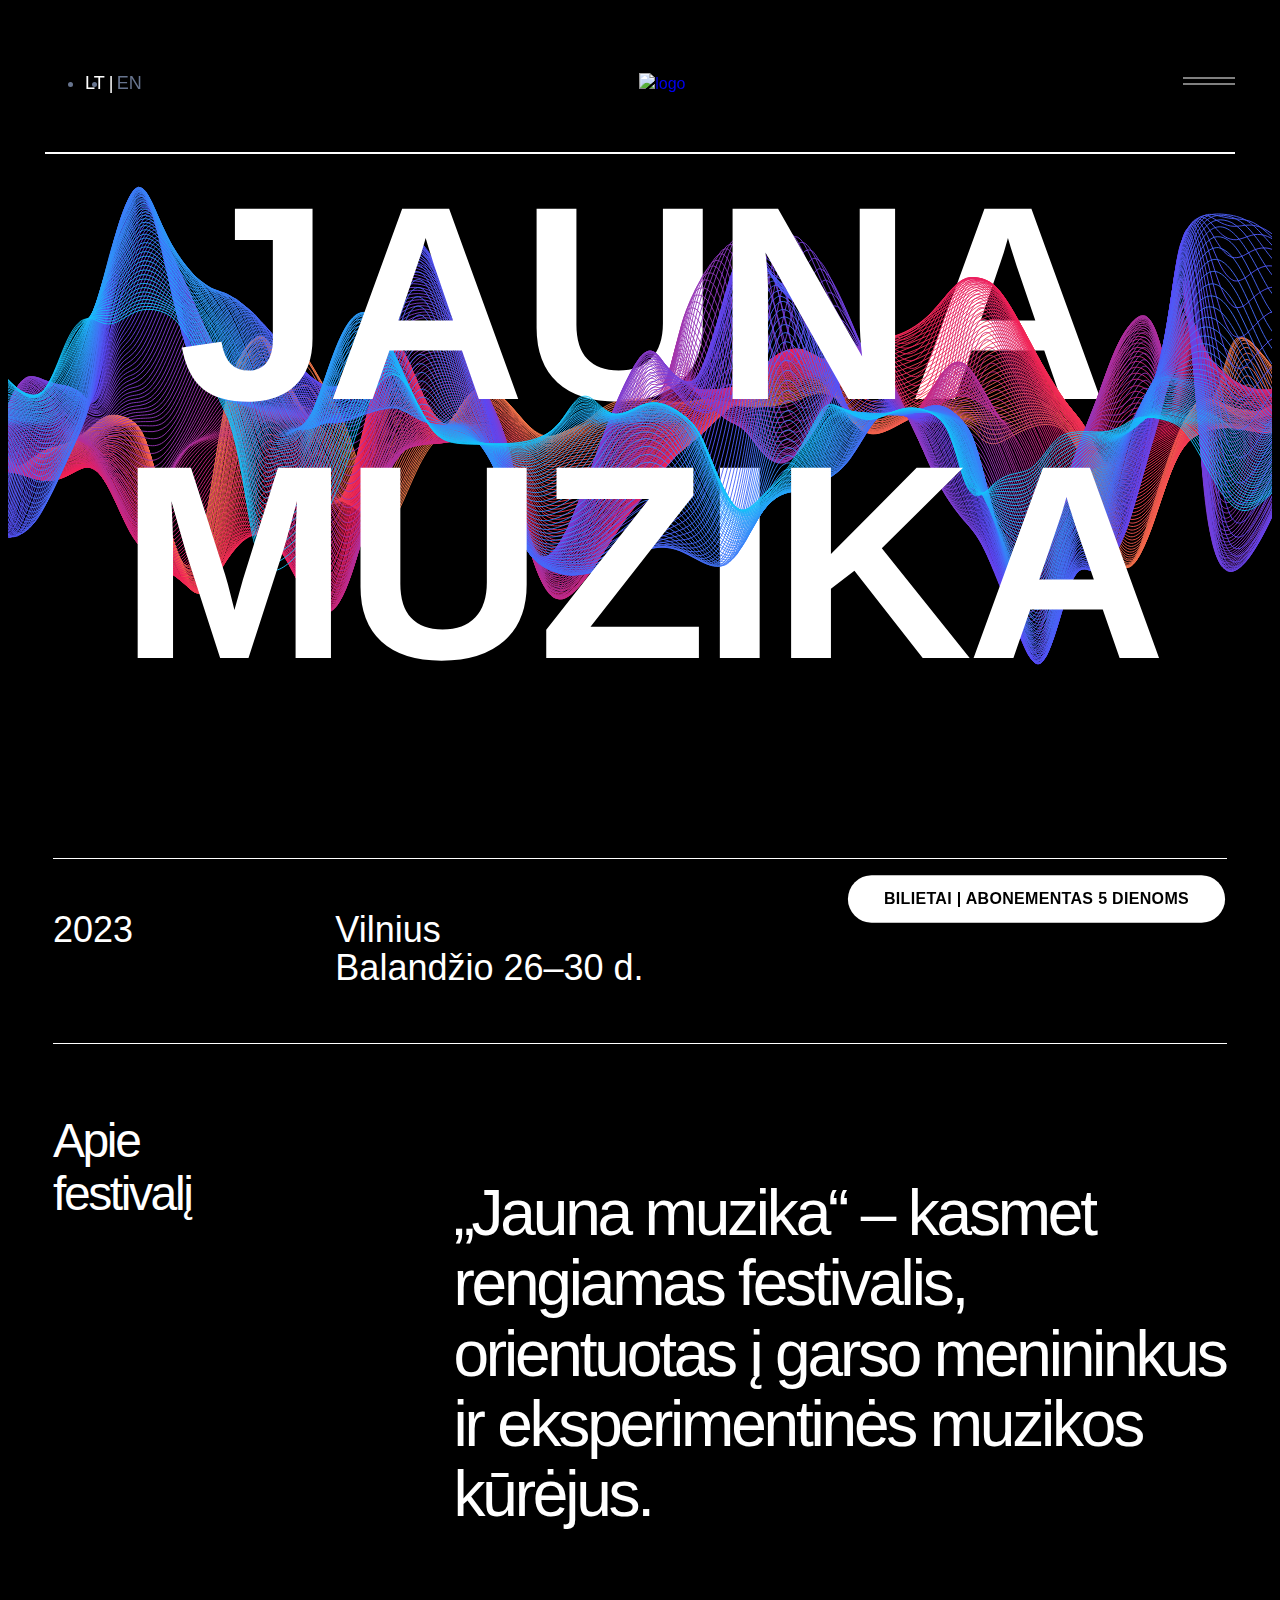
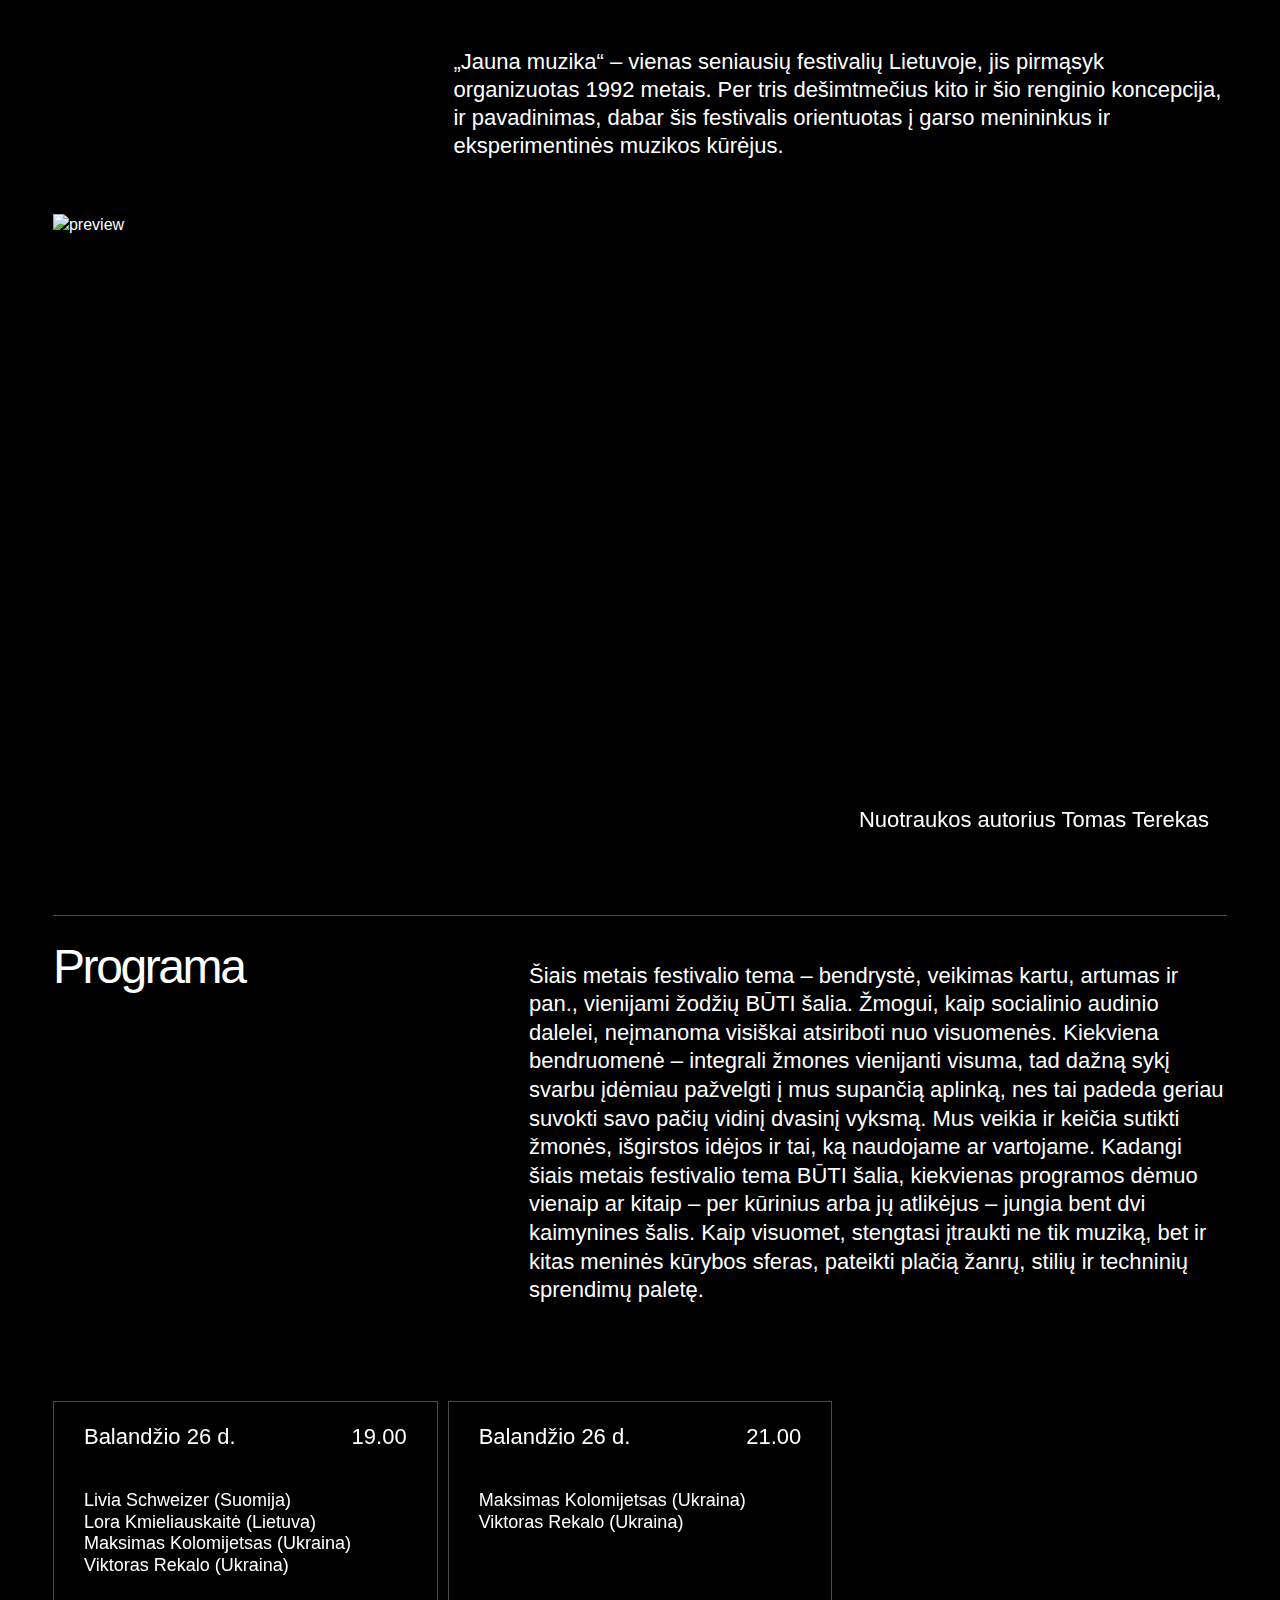
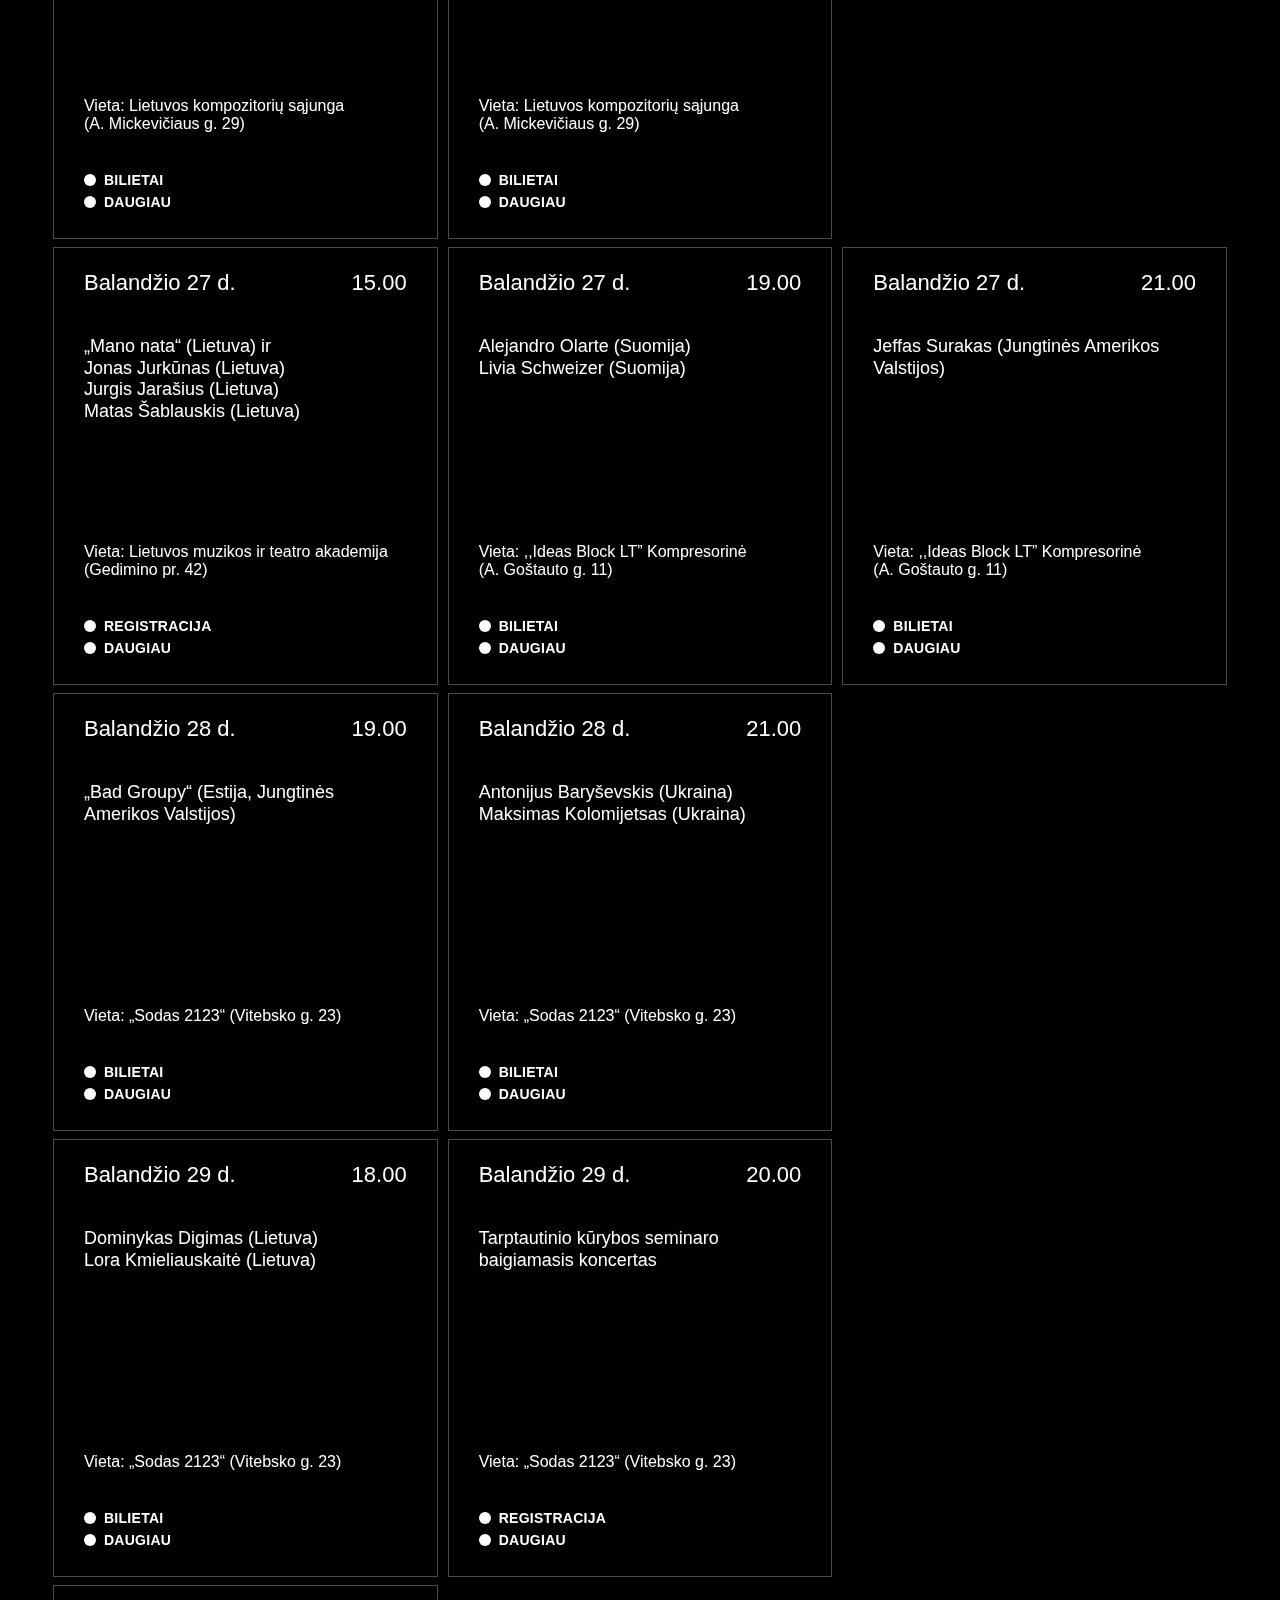
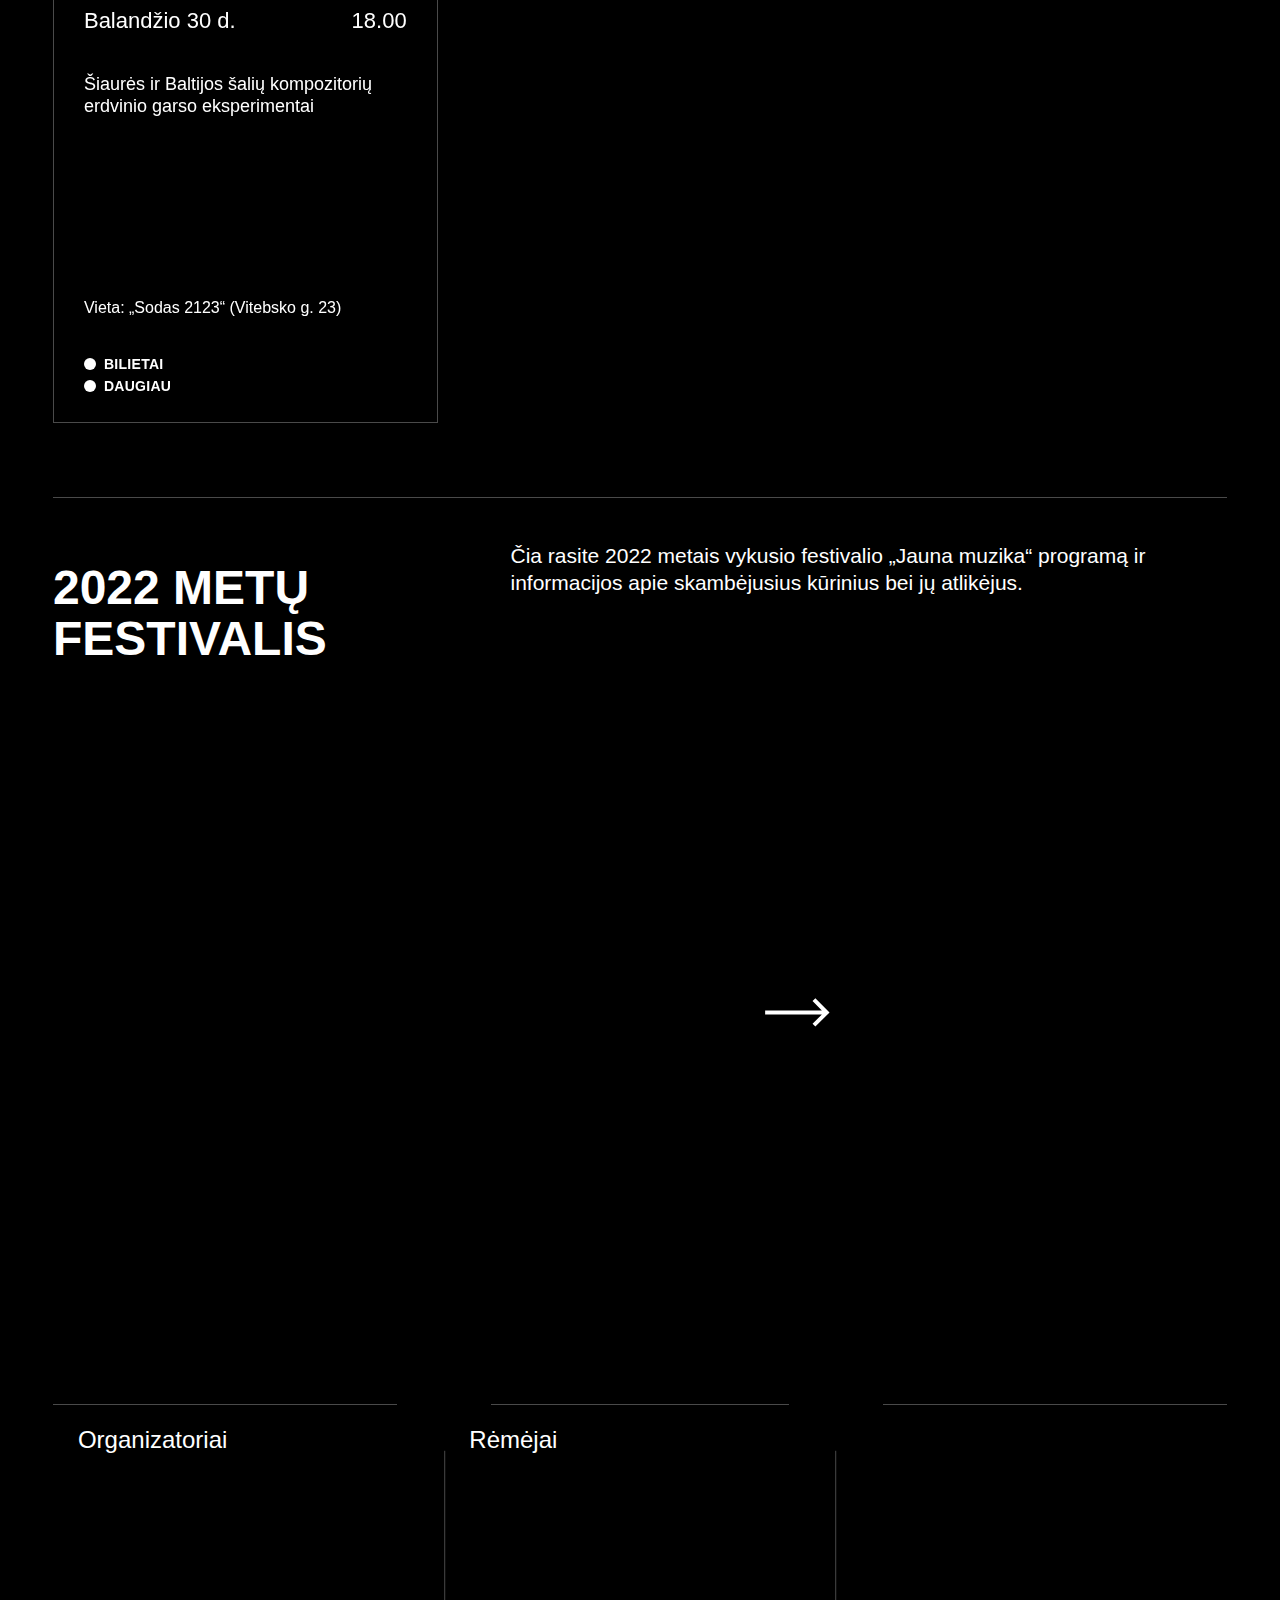
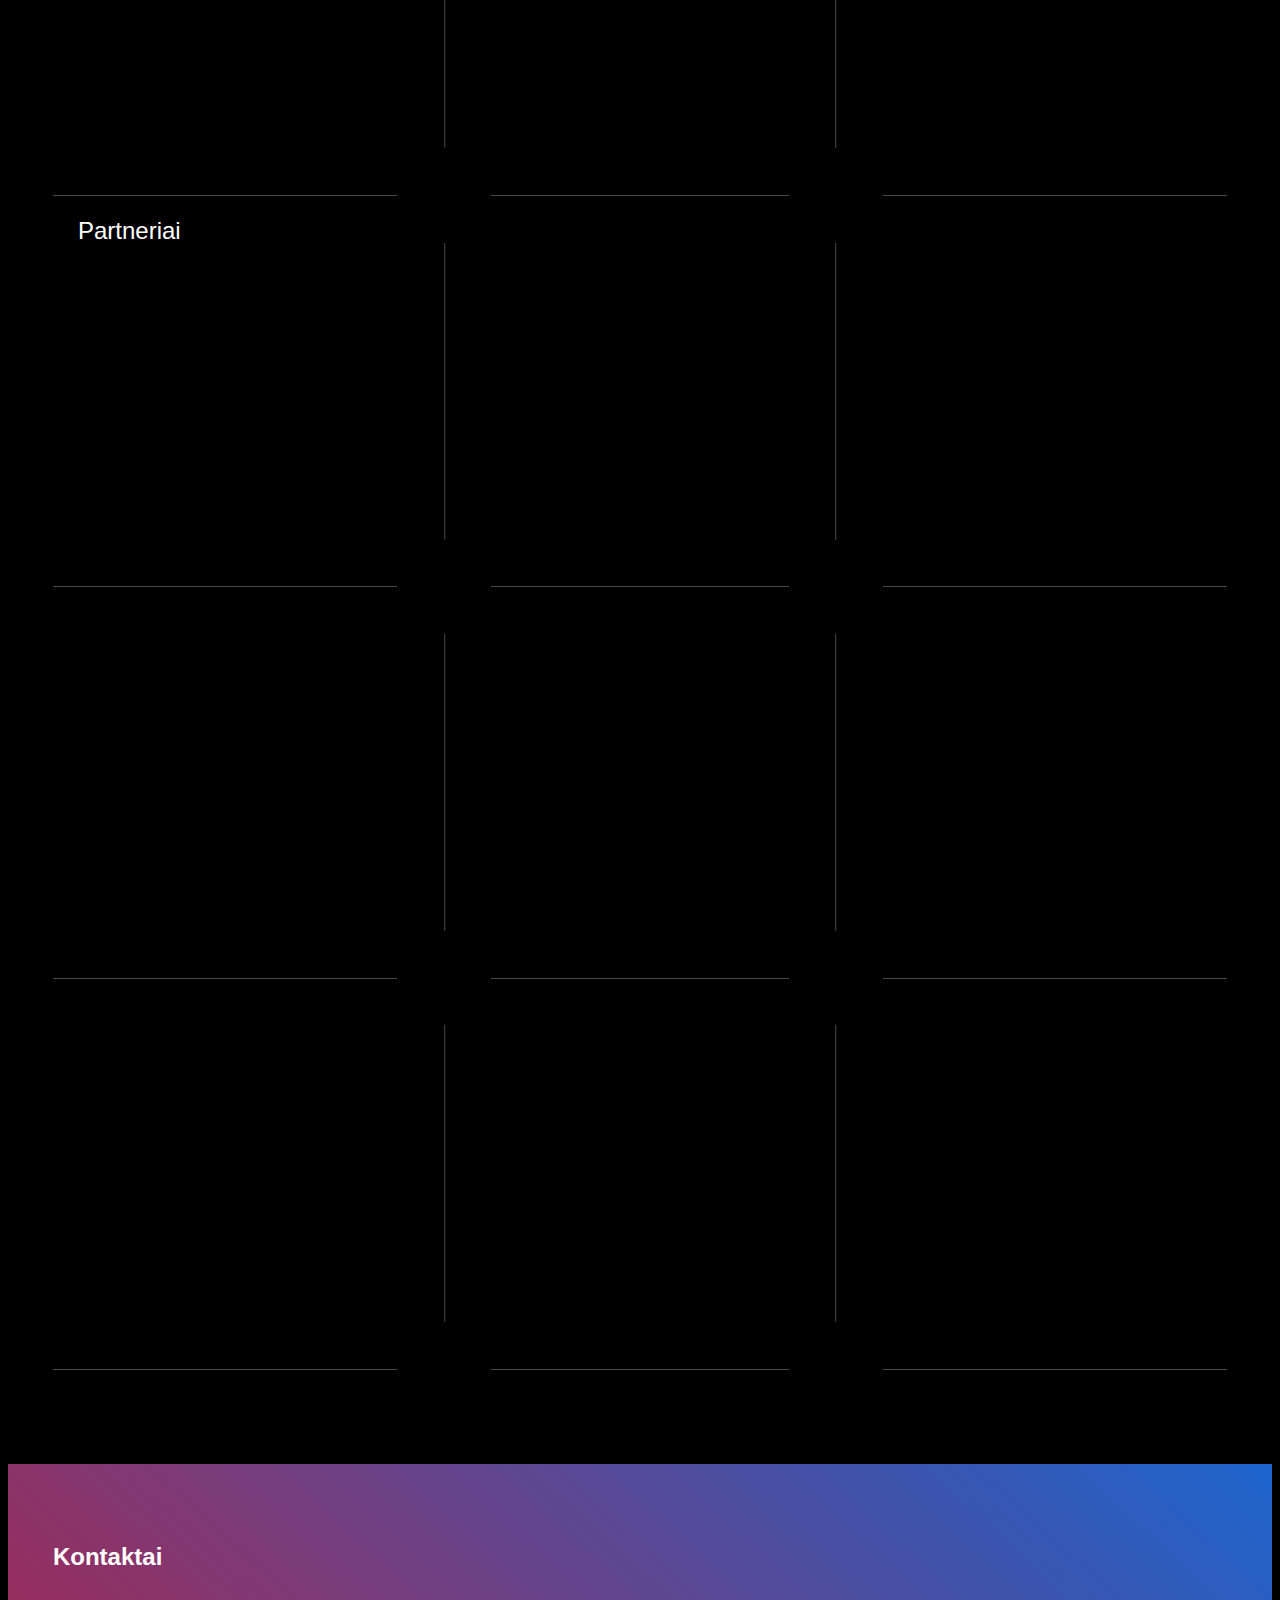
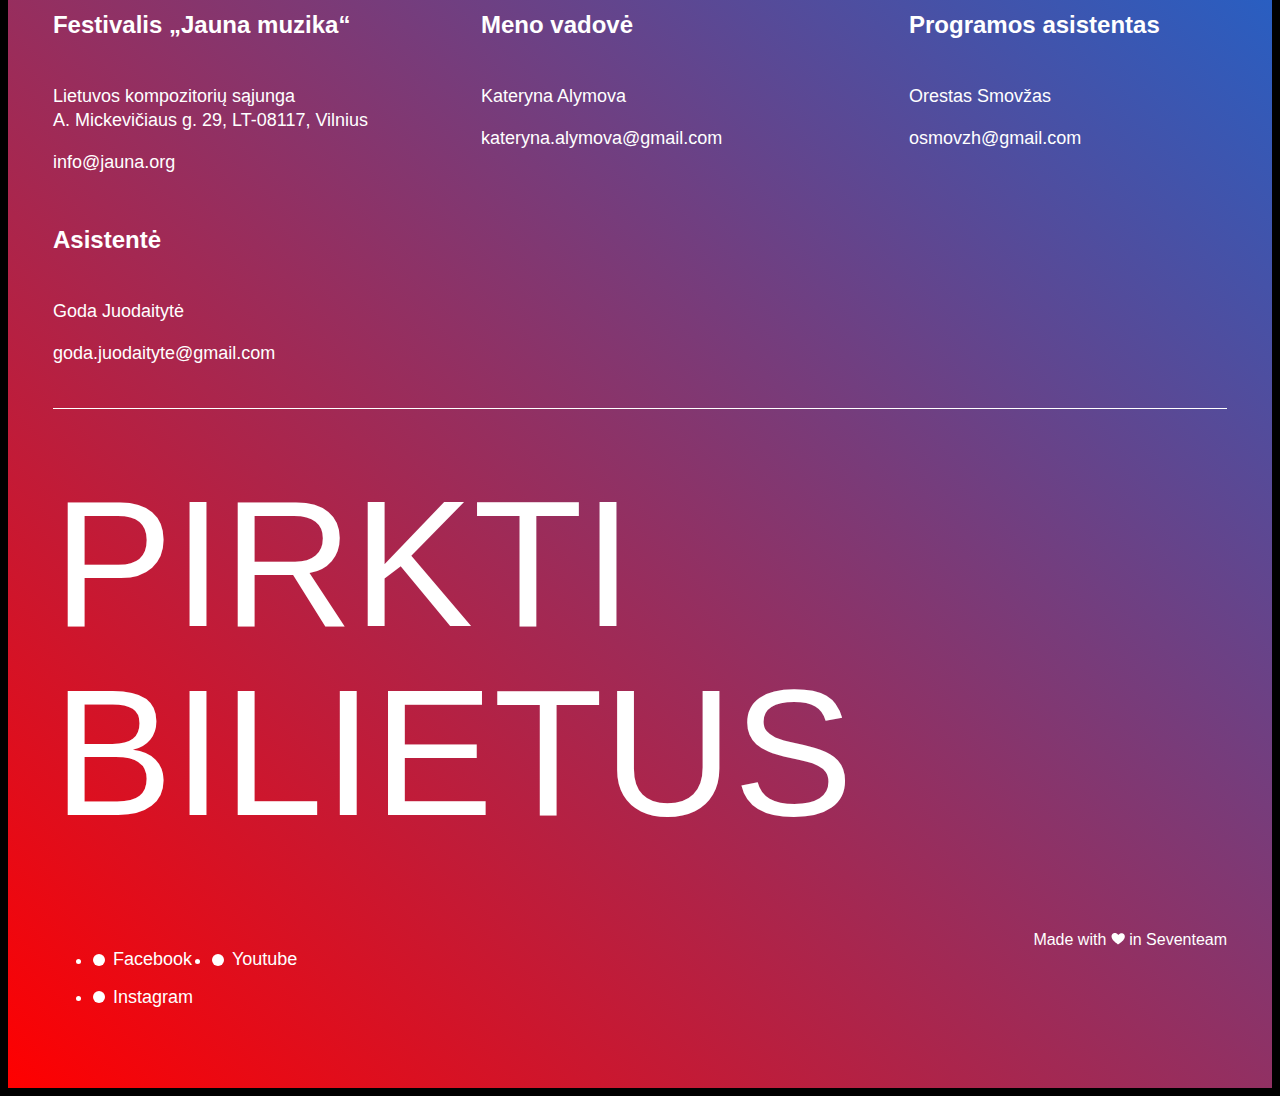
==== commit 3f00ac9d: "30.03 fixes" ====
--- a/index.html
+++ b/index.html
@@ -28,7 +28,7 @@
               <p class="lang-item lang-item-current">LT</p>
             </li>
             <li>
-              <a href="/jauna/en.html" class="lang-item">en</a>
+              <a href="/jauna-v2/en.html" class="lang-item">en</a>
             </li>
           </ul>
         </div>
@@ -95,17 +95,17 @@
           <div class="popup__footer">
             <ul class="socials">
               <li>
-                <a href="#" class="socials__item">
+                <a href="https://www.facebook.com/JaunaMuzikaFestival/" class="socials__item" target="_blank" rel="nofollow">
                   Facebook
                 </a>
               </li>
               <li>
-                <a href="#" class="socials__item">
+                <a href="https://www.youtube.com/channel/UCn0_rAgswzIUSmSIEveMe-g" class="socials__item" target="_blank" rel="nofollow">
                   Youtube
                 </a>
               </li>
               <li>
-                <a href="#" class="socials__item">
+                <a href="https://www.instagram.com/jaunamuzika/" class="socials__item" target="_blank" rel="nofollow">
                   Instagram
                 </a>
               </li>
@@ -124,7 +124,7 @@
               <div class="info__date">Balandžio 26 d. 19.00</div>
               <div class="info-artist">
                 <span class="info-artist__name">APIBRĖŽTA (NE)ŽINOMYBĖS LAISVĖ</span>
-                <span class="info-artist__location">Location: Kompozitorių sąjunga</span>
+                <span class="info-artist__location">Vieta: Lietuvos kompozitorių sąjunga</span>
               </div>
               <a href="" class="info__notification">Bilietai</a>
             </div>
@@ -230,7 +230,7 @@
                       </li>
                       <li>
                         <a href="https://liviaschweizer.com" class="socials__item" target="_blank">
-                          Svetainę
+                          Svetainė
                         </a>
                       </li>
                     </ul>
@@ -305,7 +305,7 @@
                       </li>
                       <li>
                         <a href="https://maximkolomiiets.com" class="socials__item" target="_blank">
-                          Svetainę
+                          Svetainė
                         </a>
                       </li>
                     </ul>
@@ -331,7 +331,7 @@
               <div class="info__date">Balandžio 26 d. 21.00</div>
               <div class="info-artist">
                 <span class="info-artist__name">DAUGIABALSIS MONOLOGAS</span>
-                <span class="info-artist__location">Location: Kompozitorių sąjunga</span>
+                <span class="info-artist__location">Vieta: Lietuvos kompozitorių sąjunga</span>
               </div>
               <a href="#" class="info__notification">Bilietai</a>
             </div>
@@ -428,7 +428,7 @@
                       </li>
                       <li>
                         <a href="https://maximkolomiiets.com" class="socials__item" target="_blank">
-                          Svetainę
+                          Svetainė
                         </a>
                       </li>
                     </ul>
@@ -454,7 +454,7 @@
               <div class="info__date">Balandžio 27 d. 15.00</div>
               <div class="info-artist">
                 <span class="info-artist__name">„E.MANONATA“ SFERA</span>
-                <span class="info-artist__location">Location: Muzikos ir teatro akademija</span>
+                <span class="info-artist__location">Vieta: Lietuvos muzikos ir teatro akademija</span>
               </div>
               <a href="#" class="info__notification">Registracija</a>
             </div>
@@ -489,7 +489,9 @@
                   </div>
                   <div class="third-col__text">
                     <p>
-                      Konsultantai<br />
+                      Konsultantai:
+                    </p>
+                    <p>
                       Kurdamas muziką Jonas Jurkūnas neretai remiasi džiaze įprastais principais, nors į savo estetinių
                       preferencijų lauką įsileidžia labai įvairioms tradicijoms – nuo akademinės iki popmuzikos –
                       būdingų elementų. Jo kūrybos erdvė labai plati: kamerinė ir elektroninė muzika, kūriniai
@@ -538,7 +540,7 @@
               </li>
               <li>
                 <a href="https://manonata.lt/" class="socials__item" target="_blank">
-                  Svetainę
+                  Svetainė
                 </a>
               </li>
             </ul>
@@ -556,7 +558,7 @@
               <div class="info__date">Balandžio 27 d. 19.00</div>
               <div class="info-artist">
                 <span class="info-artist__name">DAŽŲ TEKSTŪRA, GARSO KELIAS</span>
-                <span class="info-artist__location">Location: ,,Ideas Block LT” Kompresorinė</span>
+                <span class="info-artist__location">Vieta: ,,Ideas Block LT” Kompresorinė</span>
               </div>
               <a href="#" class="info__notification">Bilietai</a>
             </div>
@@ -601,7 +603,7 @@
                     <ul class="socials info__socials">
                       <li>
                         <a href="http://alejandro.olarte.free.fr/music.html" class="socials__item" target="_blank">
-                          Svetainę
+                          Svetainė
                         </a>
                       </li>
                     </ul>
@@ -646,7 +648,7 @@
                       </li>
                       <li>
                         <a href="https://liviaschweizer.com" class="socials__item" target="_blank">
-                          Svetainę
+                          Svetainė
                         </a>
                       </li>
                     </ul>
@@ -672,7 +674,7 @@
               <div class="info__date">Balandžio 27 d. 21.00</div>
               <div class="info-artist">
                 <span class="info-artist__name">ANALOGINĖS PERMUTACIJOS KASETĖMS IR ELEKTRONIKAI</span>
-                <span class="info-artist__location">Location: ,,Ideas Block LT” Kompresorinė</span>
+                <span class="info-artist__location">Vieta: ,,Ideas Block LT” Kompresorinė</span>
               </div>
               <a href="#" class="info__notification">Bilietai</a>
             </div>
@@ -717,7 +719,7 @@
                   <ul class="socials info__socials">
                     <li>
                       <a href="https://zeromoon.bandcamp.com" class="socials__item" target="_blank">
-                        Svetainę
+                        Svetainė
                       </a>
                     </li>
                   </ul>
@@ -742,7 +744,7 @@
               <div class="info__date">Balandžio 28 d. 19.00</div>
               <div class="info-artist">
                 <span class="info-artist__name">KOLEKTYVINIS SAPNAS</span>
-                <span class="info-artist__location">Location: Sodas</span>
+                <span class="info-artist__location">Vieta: SODAS 2123 (Vitebsko g. 23) </span>
               </div>
               <a href="#" class="info__notification">Bilietai</a>
             </div>
@@ -793,8 +795,27 @@
                       gyvuotų visai šalia, nuo tokios muzikos nepabėgsi, ji netiks kažkur fone. Jos reikia klausytis
                       įdėmiai, ir klausytojui bus atlyginta.“ Įdėmiai klausytis rekomenduotina ir „gyvų“ šio dueto
                       pasirodymų, antraip nepajusite tų malonumų, kurių žada „Bad Groupy“ garsinės medžiagos paletė –
-                      nuo musique concrèt iki nežaboto triukšmo.
-                    </p>
+                      nuo <i>musique concrèt</i> iki nežaboto triukšmo.
+                    </p>
+
+                    <ul class="socials info__socials">
+                      <li>
+                        <a href="https://www.kristinkuldkepp.net" class="socials__item" target="_blank">
+                          Svetainė
+                        </a>
+                      </li>
+                      <li>
+                        <a href="https://www.kristinkuldkepp.net/badgroupy" class="socials__item" target="_blank">
+                          Svetainė
+                        </a>
+                      </li>
+                      <li>
+                        <a href="https://zeromoon.bandcamp.com/album/the-last-piece-of-graphite" class="socials__item"
+                          target="_blank">
+                          Svetainė
+                        </a>
+                      </li>
+                    </ul>
                   </div>
                 </div>
 
@@ -815,7 +836,7 @@
                     <ul class="socials info__socials">
                       <li>
                         <a href="https://zeromoon.bandcamp.com" class="socials__item" target="_blank">
-                          Svetainę
+                          Svetainė
                         </a>
                       </li>
                     </ul>
@@ -834,25 +855,6 @@
                     paskaitas ir seminarus, jų temos – interaktyvios garso technologijos ir improvizacija. Ji – viena iš
                     Hamburge kas dveji metai vykstančio tarptautinio simpoziumo „Klingt gut!“ kuratorių. Renginys
                     skirtas garso menininkams ir erdvinės muzikos kūrėjams.</p>
-
-                  <ul class="socials info__socials">
-                    <li>
-                      <a href="https://www.kristinkuldkepp.net" class="socials__item" target="_blank">
-                        Svetainę
-                      </a>
-                    </li>
-                    <li>
-                      <a href="https://www.kristinkuldkepp.net/badgroupy" class="socials__item" target="_blank">
-                        Svetainę
-                      </a>
-                    </li>
-                    <li>
-                      <a href="https://zeromoon.bandcamp.com/album/the-last-piece-of-graphite" class="socials__item"
-                        target="_blank">
-                        Svetainę
-                      </a>
-                    </li>
-                  </ul>
                 </div>
               </div>
 
@@ -875,7 +877,7 @@
               <div class="info__date">Balandžio 28 d. 21.00</div>
               <div class="info-artist">
                 <span class="info-artist__name">PLĖTRA, ĮSITRAUKIMAS, RIBA, ATRADIMAS</span>
-                <span class="info-artist__location">Location: Sodas</span>
+                <span class="info-artist__location">Vieta: SODAS 2123 (Vitebsko g. 23) </span>
               </div>
               <a href="#" class="info__notification">Bilietai</a>
             </div>
@@ -934,12 +936,12 @@
                       </li>
                       <li>
                         <a href="https://www.instagram.com/bulbonos" class="socials__item" target="_blank">
-                          instagram
+                          Instagram
                         </a>
                       </li>
                       <li>
                         <a href="https://www.antoniibaryshevskyi.com" class="socials__item" target="_blank">
-                          Svetainę
+                          Svetainė
                         </a>
                       </li>
                     </ul>
@@ -976,12 +978,12 @@
                       </li>
                       <li>
                         <a href="https://www.instagram.com/kolomiietsmaxim" class="socials__item" target="_blank">
-                          instagram
+                          Instagram
                         </a>
                       </li>
                       <li>
                         <a href="https://maximkolomiiets.com" class="socials__item" target="_blank">
-                          Svetainę
+                          Svetainė
                         </a>
                       </li>
                     </ul>
@@ -1007,7 +1009,7 @@
               <div class="info__date">Balandžio 29 d. 18.00</div>
               <div class="info-artist">
                 <span class="info-artist__name">ŠVYTINTI PASAKA</span>
-                <span class="info-artist__location">Location: Sodas</span>
+                <span class="info-artist__location">Vieta: SODAS 2123 (Vitebsko g. 23) </span>
               </div>
               <a href="#" class="info__notification">Bilietai</a>
             </div>
@@ -1035,7 +1037,8 @@
                     spalva vėl pasikeičia. Tada stebi ir lauki, kol tave pakels į orą erelio sparnų sukeltas vėjo gūsis.
                   </p>
 
-                  <p>Dominykas Digimas – garsas, muzika<br />
+                  <p>Atlikėjai:<br />
+                    Dominykas Digimas – garsas, muzika<br />
                     Lora Kmieliauskaitė – smuikas, balsas, veiksmas<br />
                     Kristijonas Dirsė – vaizdo instaliacija</p>
                 </div>
@@ -1065,7 +1068,7 @@
                       </li>
                       <li>
                         <a href="https://soundcloud.com/dominykas-digimas" class="socials__item" target="_blank">
-                          Svetainę
+                          Svetainė
                         </a>
                       </li>
                     </ul>
@@ -1106,7 +1109,7 @@
                   <ul class="socials info__socials">
                     <li>
                       <a href="https://krisdirse.com/" class="socials__item" target="_blank">
-                        Svetainę
+                        Svetainė
                       </a>
                     </li>
                   </ul>
@@ -1131,7 +1134,7 @@
               <div class="info__date">Balandžio 29 d. 20.00</div>
               <div class="info-artist">
                 <span class="info-artist__name">„IMMEDIA“: ERDVĖS, VAIZDO IR GARSO SINERGIJA</span>
-                <span class="info-artist__location">Location: Sodas</span>
+                <span class="info-artist__location">Vieta: SODAS 2123 (Vitebsko g. 23) </span>
               </div>
               <a href="#" class="info__notification">Registracija</a>
             </div>
@@ -1154,7 +1157,7 @@
                   <div class="third-col__text">
                     <p>
                       Balandžio 21–30 dienomis Lietuvos muzikos ir teatro akademija kartu su dešimčia Šiaurės ir
-                      Baltijos šalių aukštųjų meno mokyklų jau trečiąjį kartą Vilniuje rengia „Nord plūs“ programos
+                      Baltijos šalių aukštųjų meno mokyklų jau trečiąjį kartą Vilniuje rengia „Nord plus“ programos
                       intensyvius kursus „Immedia“ kompozicijos ir garso režisūros studentams, taip pat garso, vaizdo ir
                       medijų menininkams.
                     </p>
@@ -1201,10 +1204,10 @@
 
           <div class="popup__header">
             <div class="info">
-              <div class="info__date">Balandžio 30 d. 20.00</div>
+              <div class="info__date">Balandžio 30 d. 18.00</div>
               <div class="info-artist">
                 <span class="info-artist__name">ERDVINĖS MUZIKOS MARATONAS</span>
-                <span class="info-artist__location">Location: Sodas</span>
+                <span class="info-artist__location">Vieta: SODAS 2123 (Vitebsko g. 23) </span>
               </div>
               <a href="#" class="info__notification">Bilietai</a>
             </div>
@@ -1344,7 +1347,11 @@
                 allowfullscreen></iframe>
             </div> -->
           </div>
-        </div>
+          <div class="video__author">
+            <p>Nuotraukos autorius Tomas Terekas</p>
+          </div>
+        </div>
+
       </div>
     </div>
   </section>
@@ -1401,7 +1408,7 @@
                     </div>
 
                     <div class="program-slider__main">
-                      <p>Location: Lietuvos kompozitorių sąjunga (A. Mickevičiaus g. 29) </p>
+                      <p>Vieta: Lietuvos kompozitorių sąjunga <br />(A. Mickevičiaus g. 29) </p>
                     </div>
 
                     <div class="program-slider__footer">
@@ -1429,7 +1436,7 @@
                     </div>
 
                     <div class="program-slider__main">
-                      <p>Location: Lietuvos kompozitorių sąjunga (A. Mickevičiaus g. 29) </p>
+                      <p>Vieta: Lietuvos kompozitorių sąjunga <br />(A. Mickevičiaus g. 29) </p>
                     </div>
 
                     <div class="program-slider__footer">
@@ -1466,15 +1473,15 @@
                       <a href="#" class="program-slider__title__wrapper popup-open" data-popup="_popup-event-2">
                         <h3 class="program-slider__title">
                           „Mano nata“ (Lietuva) ir
-                          </br>Jonas Jurkūnas (Lietuva),
-                          </br>Jurgis Jarašius (Lietuva),
+                          </br>Jonas Jurkūnas (Lietuva)
+                          </br>Jurgis Jarašius (Lietuva)
                           </br>Matas Šablauskis (Lietuva)
                         </h3>
                       </a>
                     </div>
 
                     <div class="program-slider__main">
-                      <p>Location: Lietuvos muzikos ir teatro akademija (Gedimino pr. 42)</p>
+                      <p>Vieta: Lietuvos muzikos ir teatro akademija <br />(Gedimino pr. 42)</p>
                     </div>
 
                     <div class="program-slider__footer">
@@ -1502,7 +1509,7 @@
                     </div>
 
                     <div class="program-slider__main">
-                      <p>Location: ,,Ideas Block LT” Kompresorinė (A. Goštauto g. 11)</p>
+                      <p>Vieta: ,,Ideas Block LT” Kompresorinė <br />(A. Goštauto g. 11)</p>
                     </div>
 
                     <div class="program-slider__footer">
@@ -1529,7 +1536,7 @@
                     </div>
 
                     <div class="program-slider__main">
-                      <p>Location: ,,Ideas Block LT” Kompresorinė (A. Goštauto g. 11) </p>
+                      <p>Vieta: ,,Ideas Block LT” Kompresorinė <br />(A. Goštauto g. 11) </p>
                     </div>
 
                     <div class="program-slider__footer">
@@ -1571,7 +1578,7 @@
                     </div>
 
                     <div class="program-slider__main">
-                      <p>Location: „Sodas 2123“ (Vitebsko g. 23) </p>
+                      <p>Vieta: „Sodas 2123“ (Vitebsko g. 23) </p>
                     </div>
 
                     <div class="program-slider__footer">
@@ -1599,7 +1606,7 @@
                     </div>
 
                     <div class="program-slider__main">
-                      <p>Location: „Sodas 2123“ (Vitebsko g. 23) </p>
+                      <p>Vieta: „Sodas 2123“ (Vitebsko g. 23) </p>
                     </div>
 
                     <div class="program-slider__footer">
@@ -1642,7 +1649,7 @@
                     </div>
 
                     <div class="program-slider__main">
-                      <p>Location: „Sodas 2123“ (Vitebsko g. 23) </p>
+                      <p>Vieta: „Sodas 2123“ (Vitebsko g. 23) </p>
                     </div>
 
                     <div class="program-slider__footer">
@@ -1669,7 +1676,7 @@
                     </div>
 
                     <div class="program-slider__main">
-                      <p>Location: „Sodas 2123“ (Vitebsko g. 23) </p>
+                      <p>Vieta: „Sodas 2123“ (Vitebsko g. 23) </p>
                     </div>
 
                     <div class="program-slider__footer">
@@ -1711,7 +1718,7 @@
                     </div>
 
                     <div class="program-slider__main">
-                      <p>Location: „Sodas 2123“ (Vitebsko g. 23) </p>
+                      <p>Vieta: „Sodas 2123“ (Vitebsko g. 23) </p>
                     </div>
 
                     <div class="program-slider__footer">
@@ -1947,23 +1954,29 @@
 
           <div class="partners__item item-2">
             <div class="partners__logo">
-              <img loading="lazy" src="./assets/img/parnters-16.png" alt="">
+              <img loading="lazy" src="./assets/img/parnters-19.png" alt="">
             </div>
           </div>
 
           <div class="partners__item item-3">
             <div class="partners__logo">
+              <img loading="lazy" src="./assets/img/parnters-16.png" alt="">
+            </div>
+          </div>
+
+          <div class="partners__item item-1">
+            <div class="partners__logo">
               <img loading="lazy" src="./assets/img/parnters-18.png" alt="">
             </div>
           </div>
 
-          <!-- <div class="partners__item item-2 item-desc">
+          <div class="partners__item item-2 item-desc">
 
           </div>
 
           <div class="partners__item item-3 item-desc">
 
-          </div> -->
+          </div>
 
           <div class="partners__item item-empty item-1">
           </div>
@@ -2009,7 +2022,7 @@
             </div>
 
             <div class="footer-contacts__item">
-              <div class="footer-contacts__subtitle">Programos vadovas</div>
+              <div class="footer-contacts__subtitle">Programos asistentas</div>
 
               <div class="footer-contacts__text">
                 <p>Orestas Smovžas</p>
@@ -2020,7 +2033,7 @@
             </div>
 
             <div class="footer-contacts__item">
-              <div class="footer-contacts__subtitle">Koordinatorė</div>
+              <div class="footer-contacts__subtitle">Asistentė</div>
 
               <div class="footer-contacts__text">
                 <p>Goda Juodaitytė</p>
@@ -2039,17 +2052,17 @@
         <div class="footer__socials">
           <ul class="socials footer__socials__list">
             <li>
-              <a href="#" class="socials__item">
+              <a href="https://www.facebook.com/JaunaMuzikaFestival/" class="socials__item" target="_blank" rel="nofollow">
                 Facebook
               </a>
             </li>
             <li>
-              <a href="#" class="socials__item">
+              <a href="https://www.youtube.com/channel/UCn0_rAgswzIUSmSIEveMe-g" class="socials__item" target="_blank" rel="nofollow">
                 Youtube
               </a>
             </li>
             <li>
-              <a href="#" class="socials__item">
+              <a href="https://www.instagram.com/jaunamuzika/" class="socials__item" target="_blank" rel="nofollow">
                 Instagram
               </a>
             </li>
--- a/css/styles.css
+++ b/css/styles.css
@@ -704,6 +704,11 @@
   font-size: 2rem;
   margin-top: 1.375rem;
 }
+@media (min-width: 900px) {
+  .popup-event .popup__header .info-artist__location {
+    text-align: center;
+  }
+}
 @media (max-width: 899px) {
   .popup-event .popup__header .info-artist__location {
     font-size: 1.25rem;
@@ -722,6 +727,12 @@
   -webkit-transition: 0.3s ease;
   transition: 0.3s ease;
 }
+@media (min-width: 900px) {
+  .popup-event .popup__header .info__notification {
+    min-width: 9.6875rem;
+    text-align: right;
+  }
+}
 .popup-event .popup__header .info__notification:before {
   content: "";
   display: inline-block;
@@ -815,6 +826,9 @@
             flex-direction: row-reverse;
   }
 }
+.popup-event .popup__content .info__col i {
+  font-style: italic;
+}
 .popup-event .popup__content .info__socials {
   margin-top: 0.75rem;
 }
@@ -845,9 +859,6 @@
 }
 .popup-event .popup__content .info .second-col {
   display: block;
-}
-.popup-event .popup__content .info .second-col__text {
-  line-height: 118%;
 }
 .popup-event .popup__content .info .second-col__text > * + * {
   margin-top: 1.25rem;
@@ -1476,6 +1487,25 @@
   width: 100%;
   height: 100%;
 }
+.video__author {
+  position: absolute;
+  right: 1.125rem;
+  bottom: 1rem;
+  font-family: "Open Sans", sans-serif;
+  font-weight: 300;
+  line-height: 130%;
+  z-index: 10;
+}
+@media (min-width: 900px) {
+  .video__author {
+    font-size: 1.375rem;
+  }
+}
+@media (max-width: 899px) {
+  .video__author {
+    font-size: 1rem;
+  }
+}
 
 @media (min-width: 900px) {
   .program {
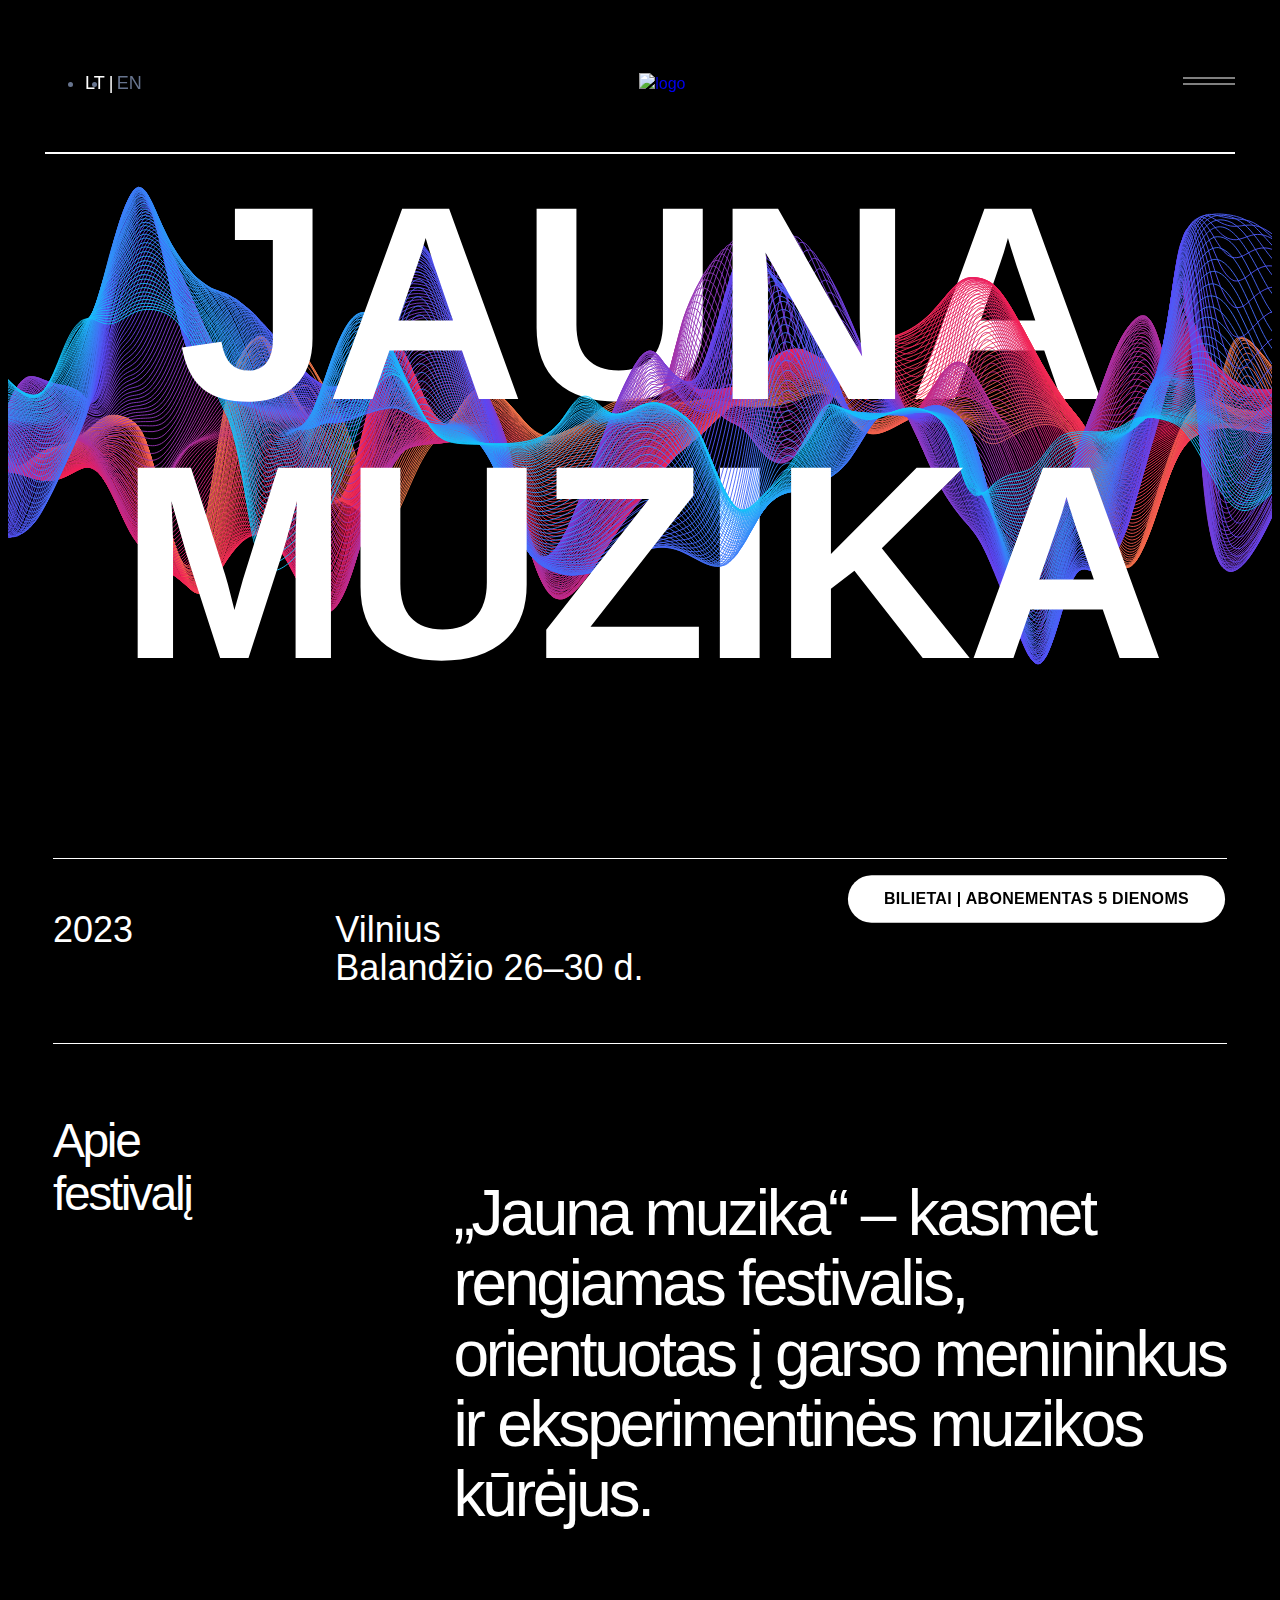
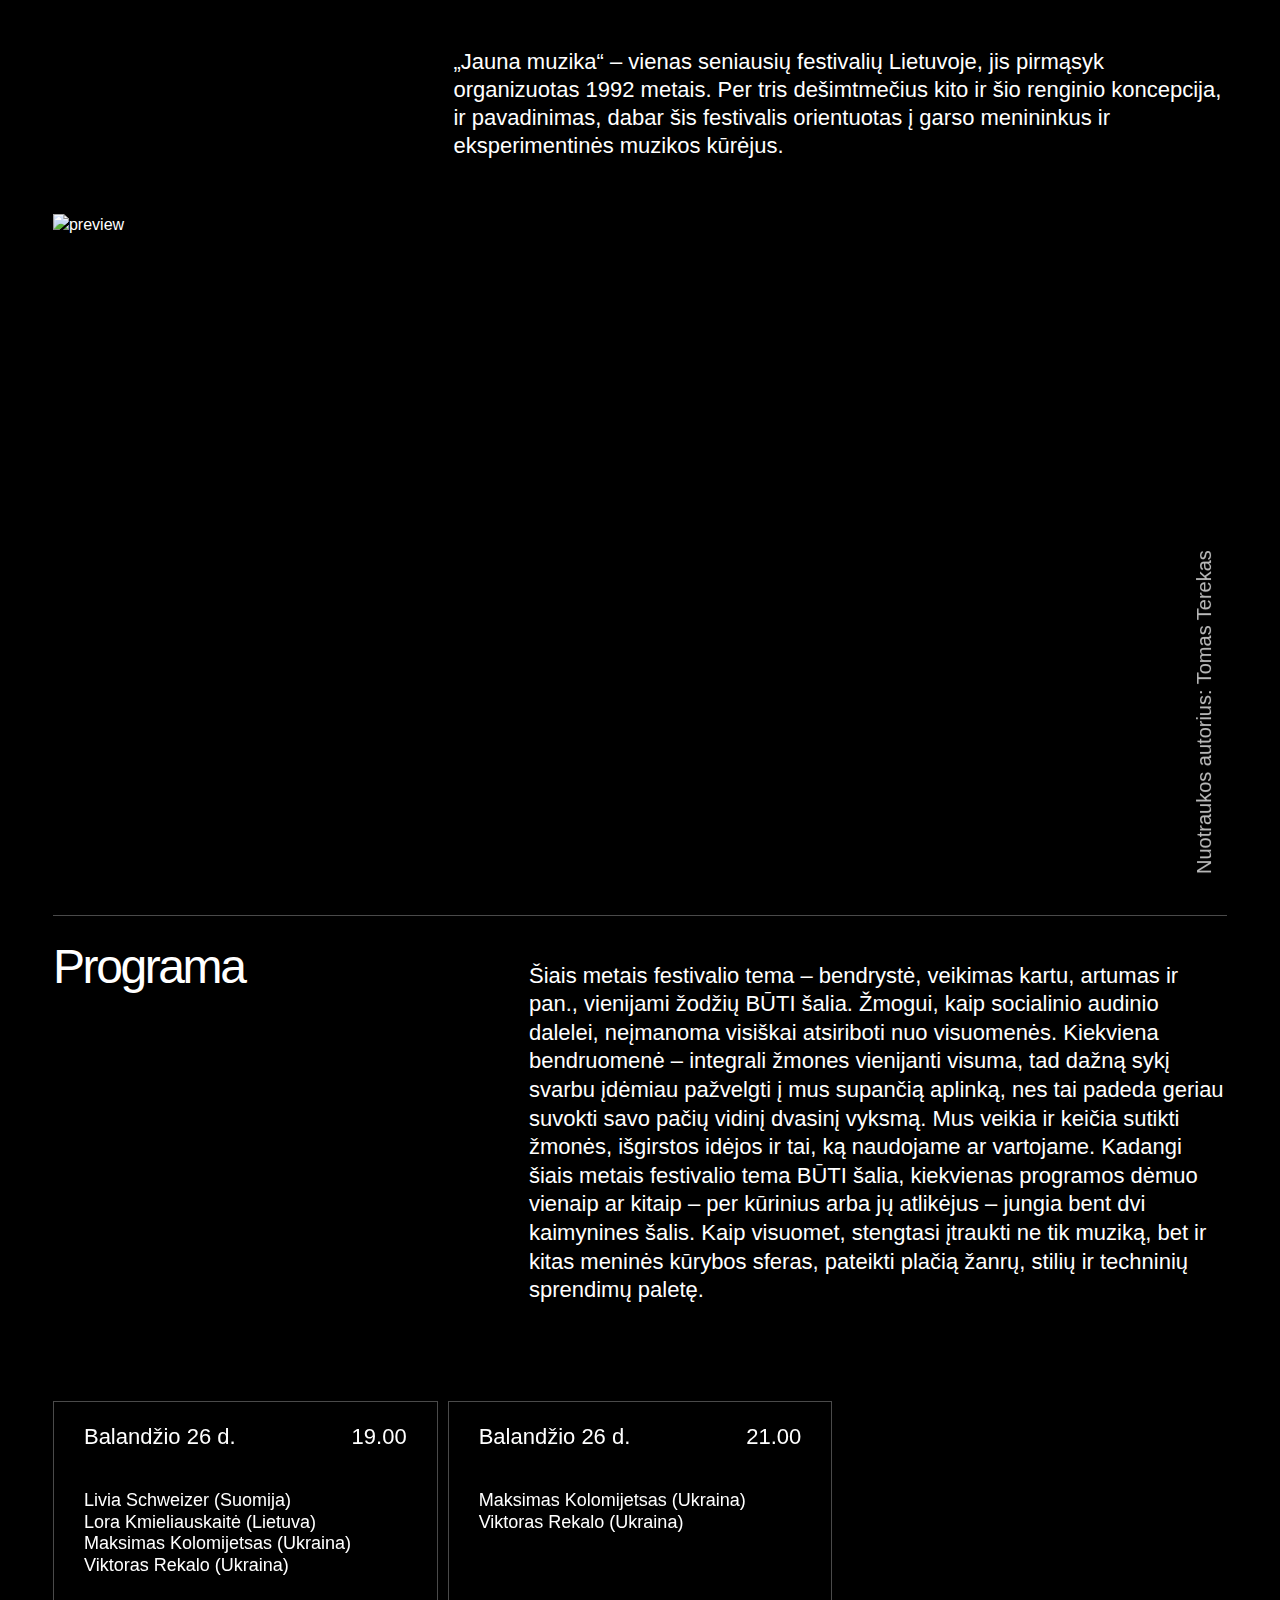
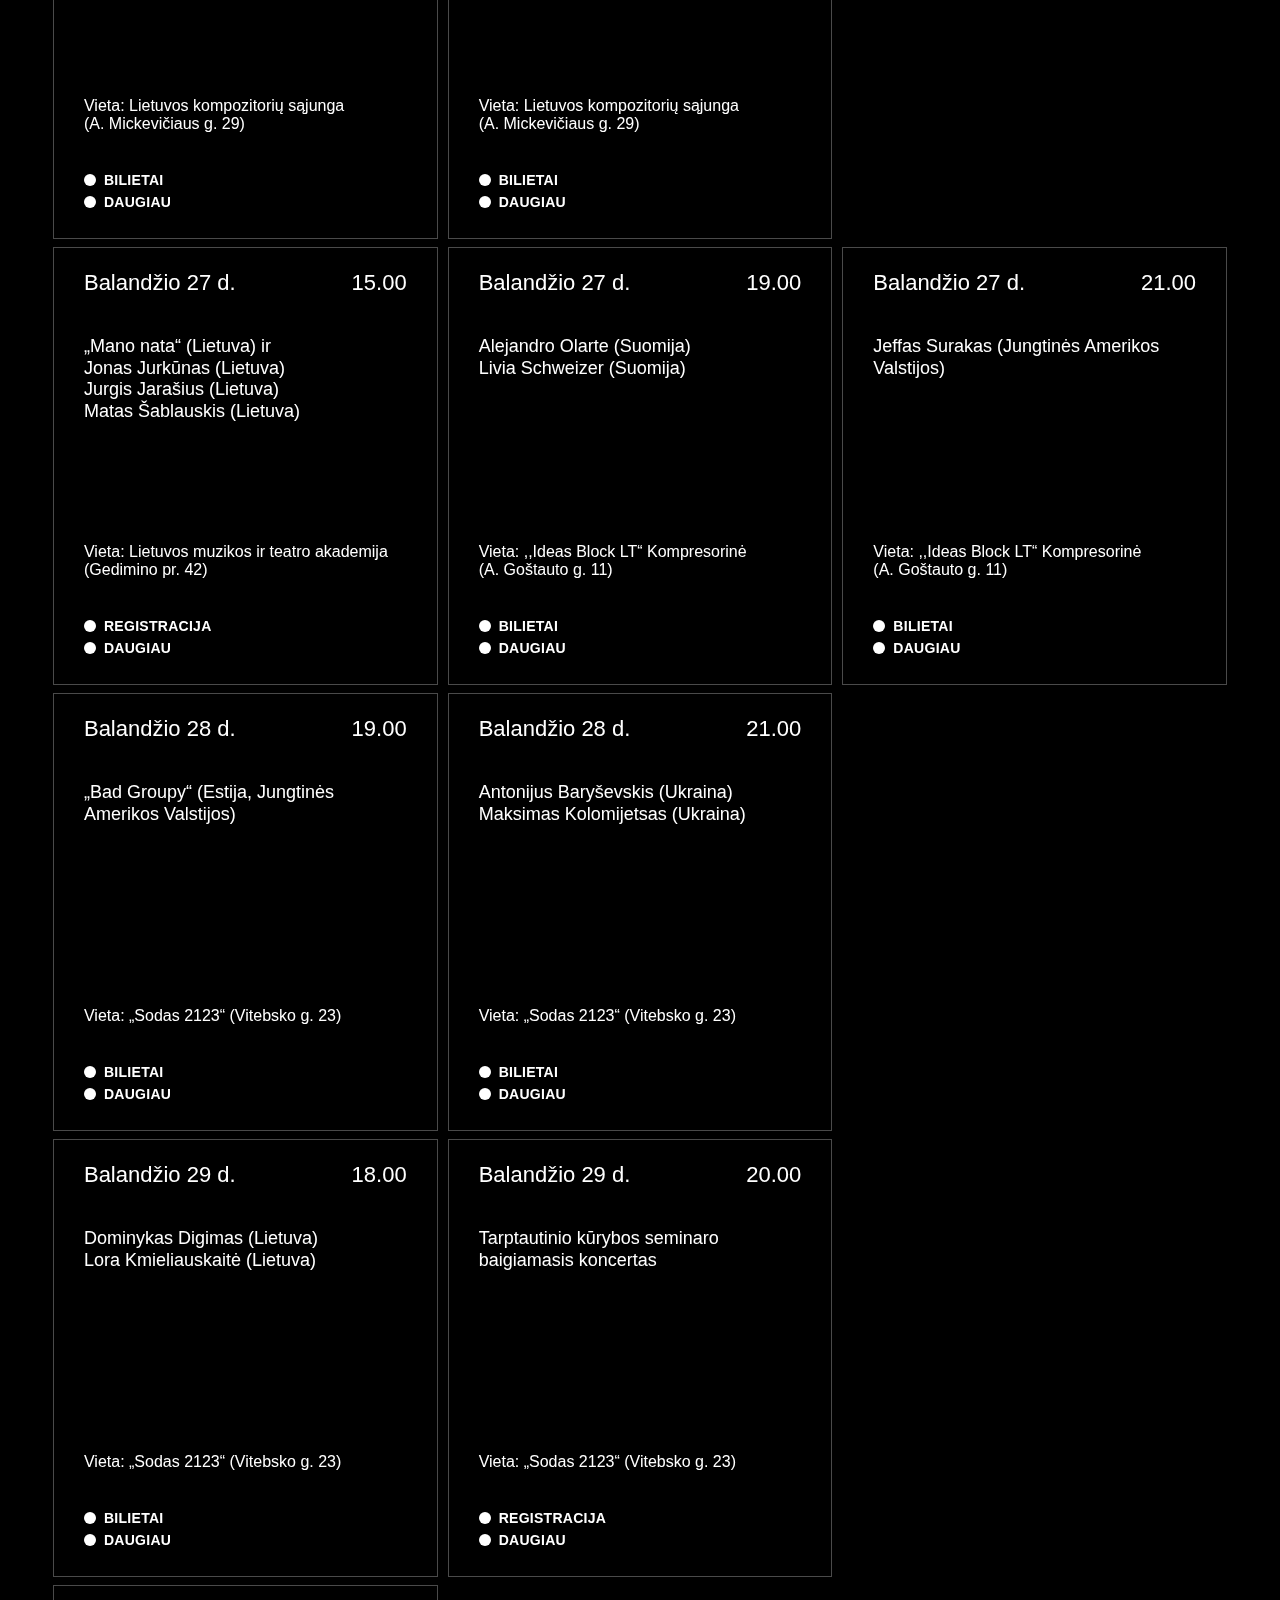
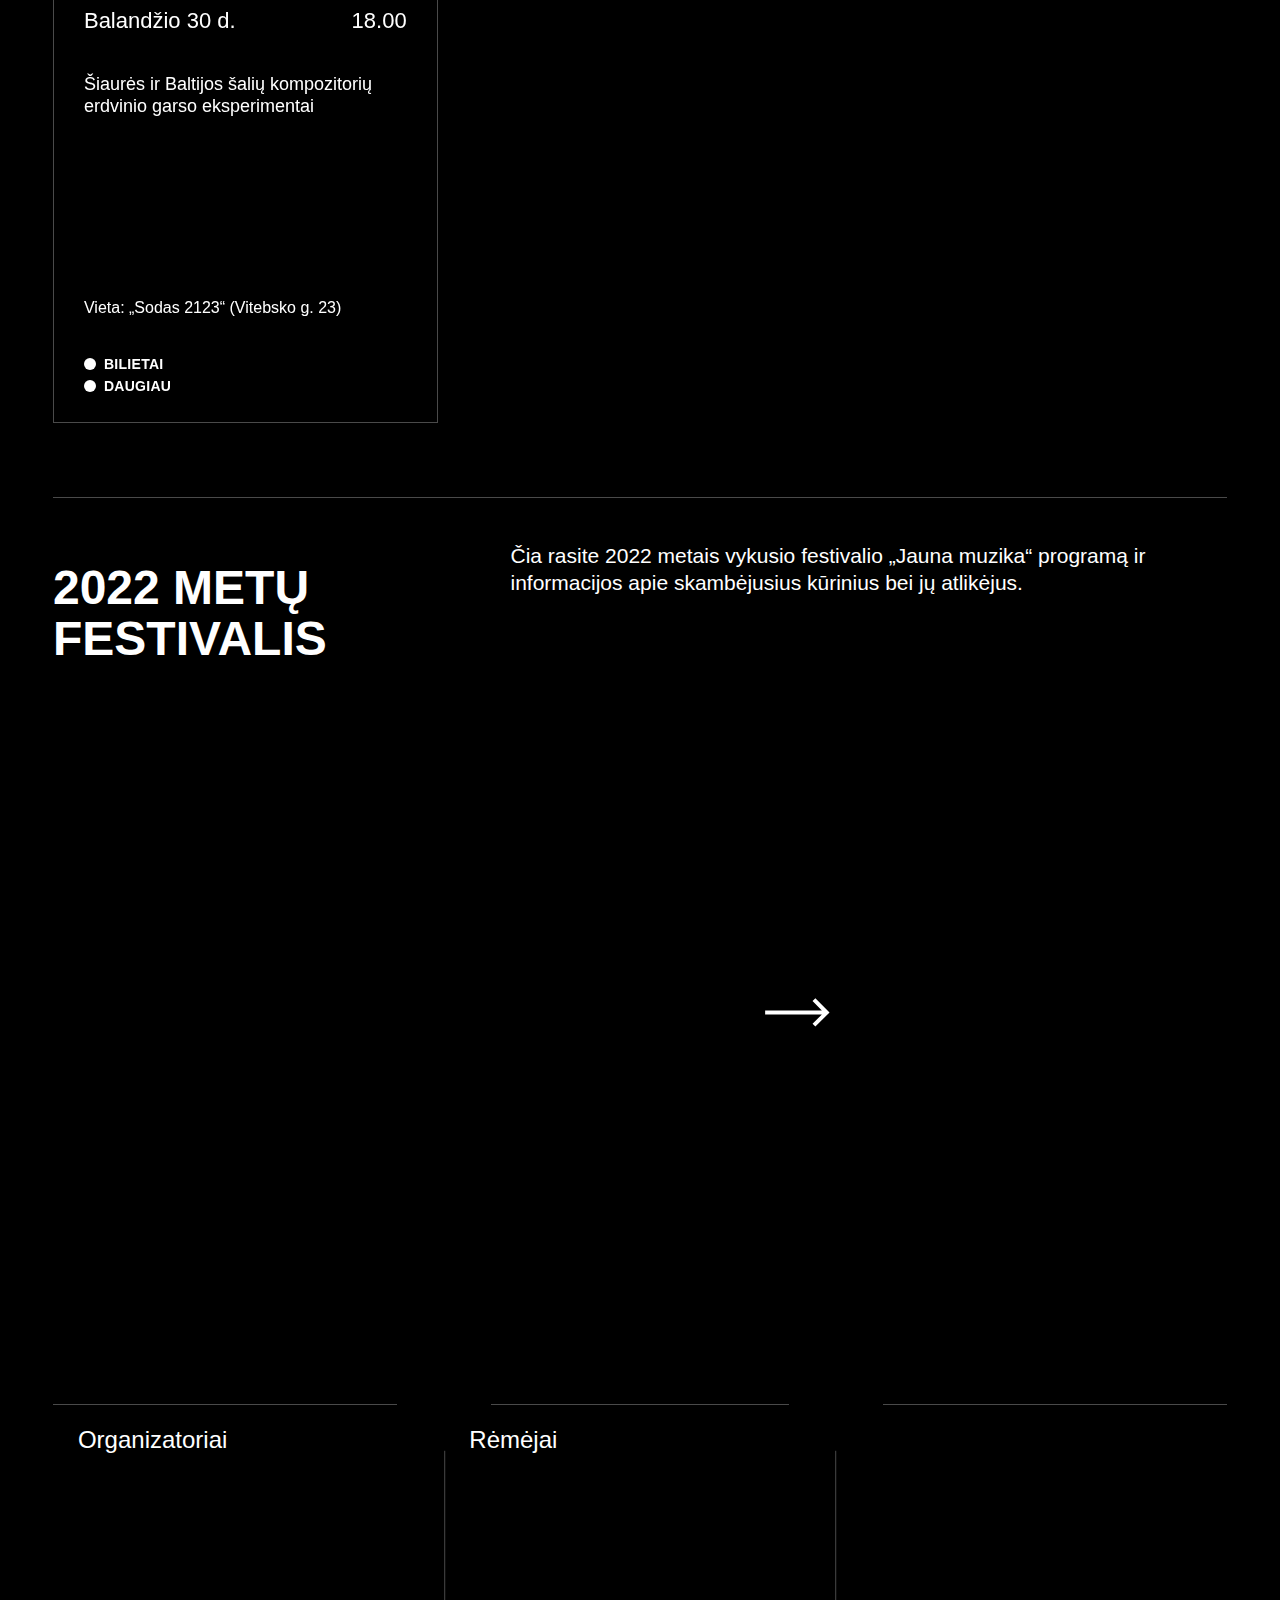
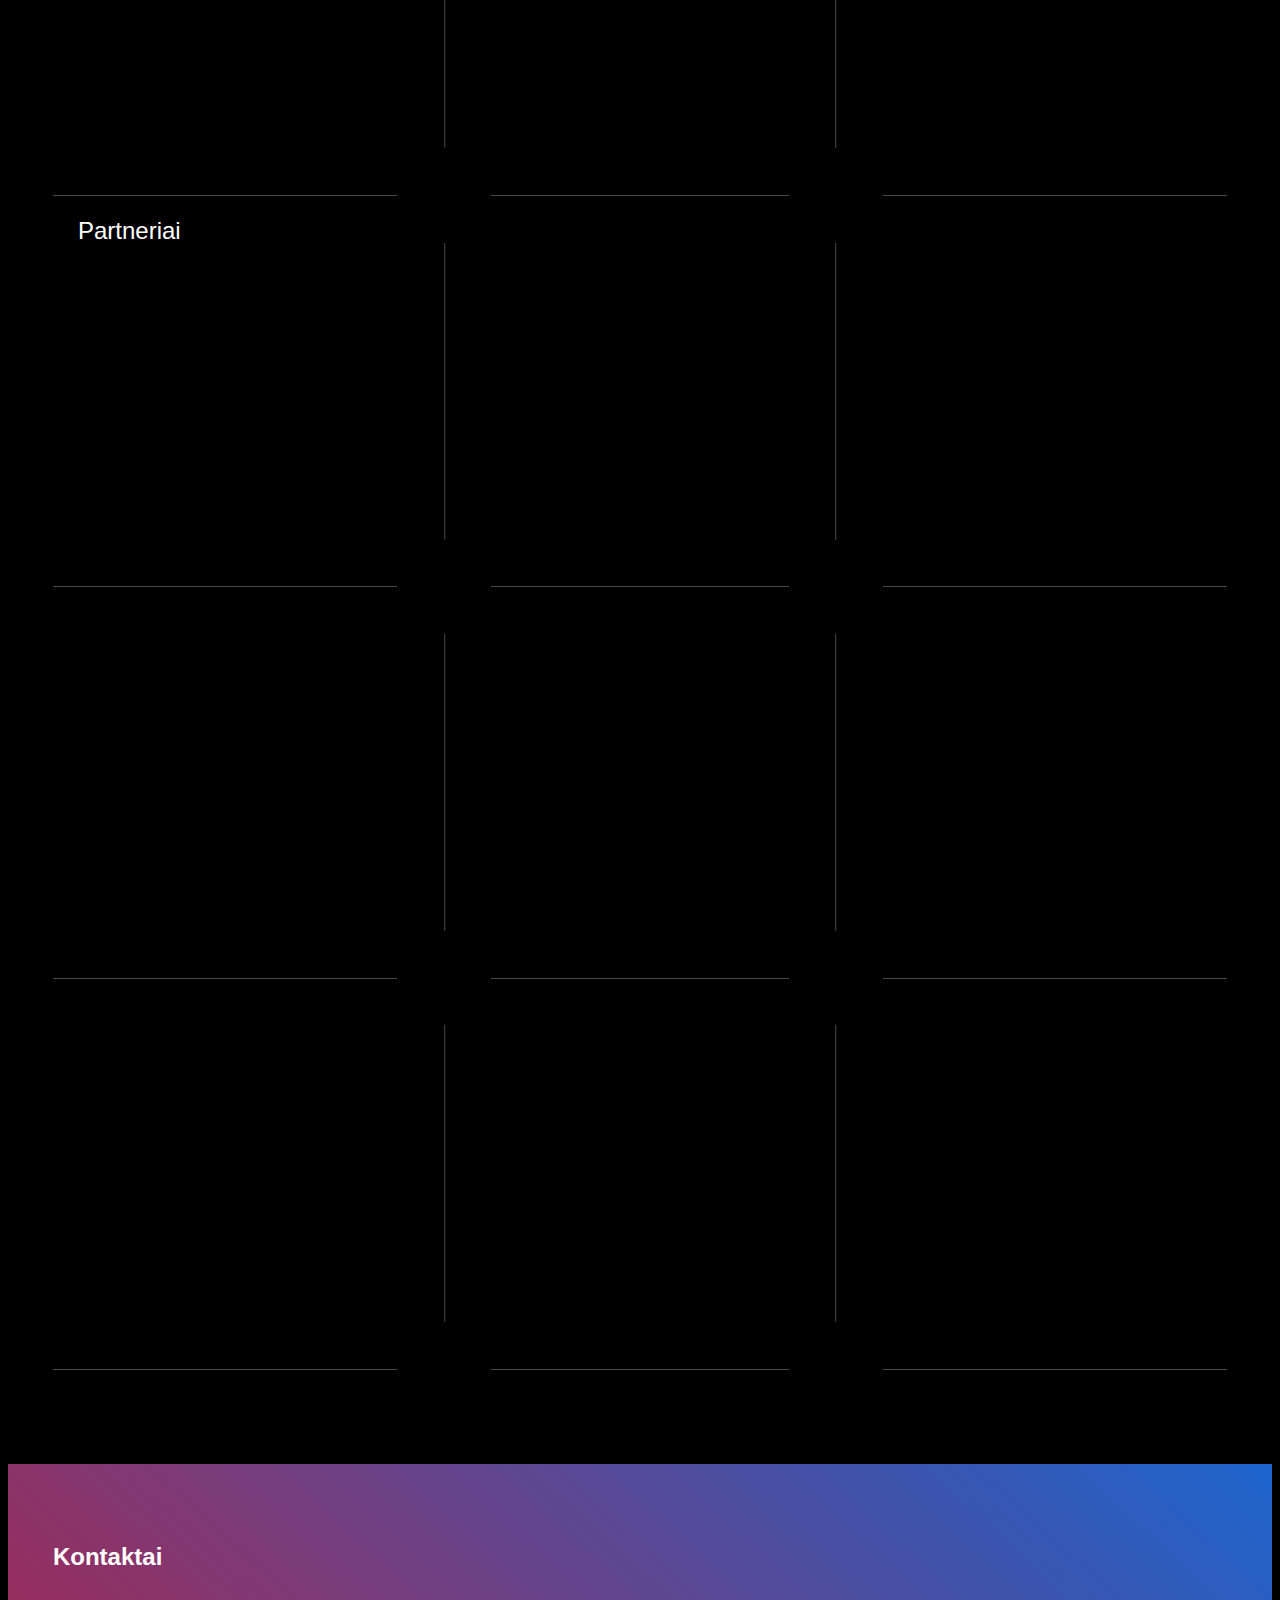
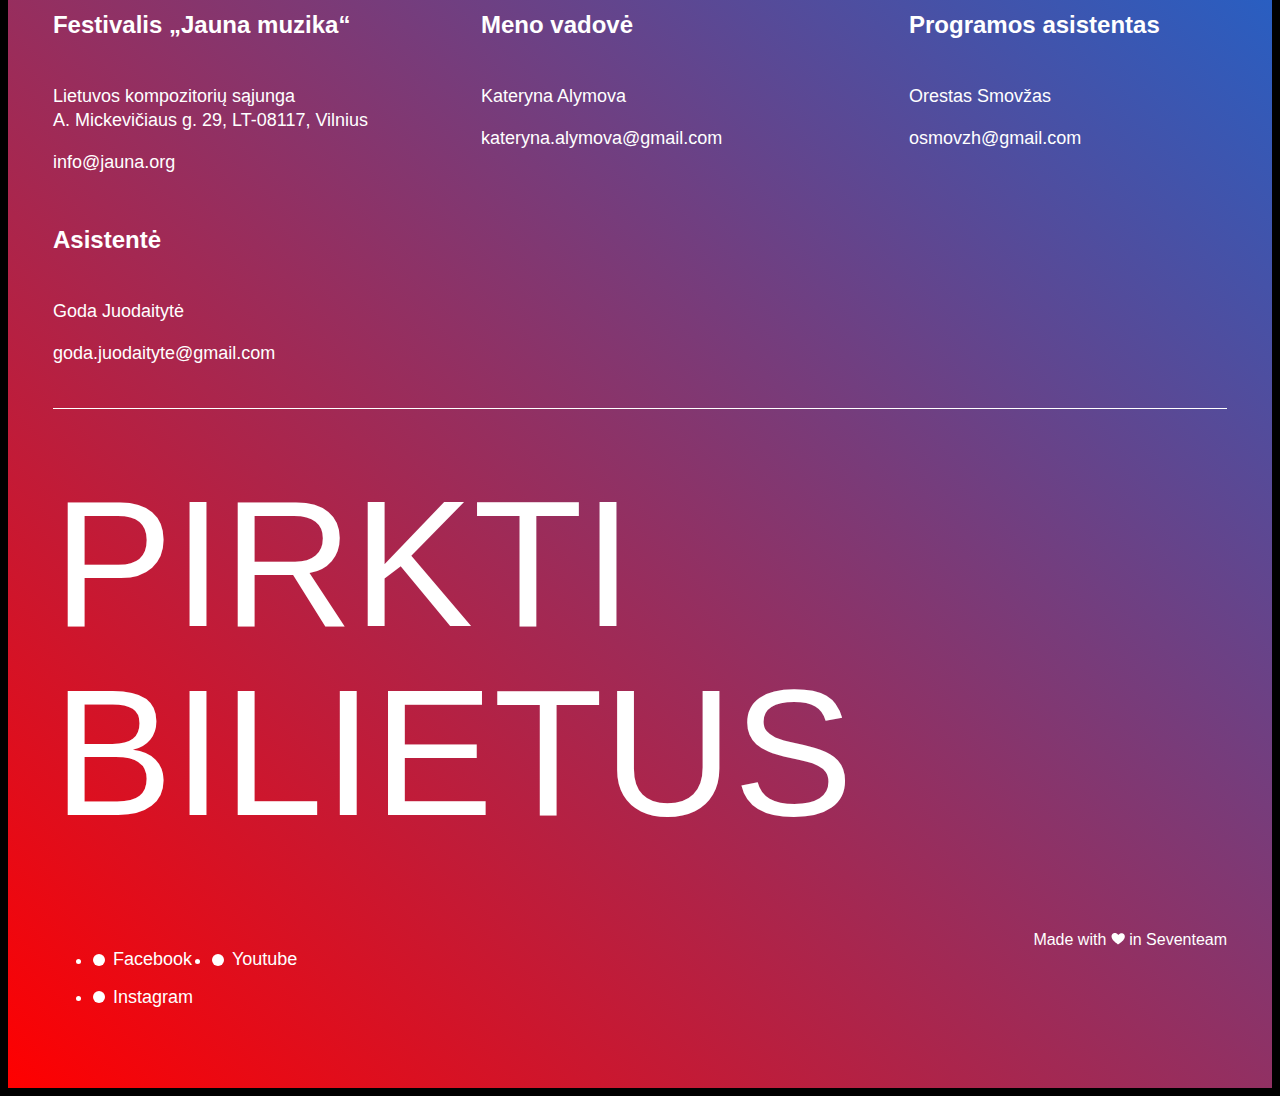
==== commit 032bd227: "Add Tickets Links" ====
--- a/index.html
+++ b/index.html
@@ -126,7 +126,7 @@
                 <span class="info-artist__name">APIBRĖŽTA (NE)ŽINOMYBĖS LAISVĖ</span>
                 <span class="info-artist__location">Vieta: Lietuvos kompozitorių sąjunga</span>
               </div>
-              <a href="" class="info__notification">Bilietai</a>
+              <a href="https://www.bilietai.lt/lit/renginiai/festivaliai/jauna-muzika-2023--abonementas-5-dienoms-84372/" class="info__notification" target="_blank">Bilietai</a>
             </div>
             <button class="popup__close">
               <span>Uždaryti</span>
@@ -333,7 +333,7 @@
                 <span class="info-artist__name">DAUGIABALSIS MONOLOGAS</span>
                 <span class="info-artist__location">Vieta: Lietuvos kompozitorių sąjunga</span>
               </div>
-              <a href="#" class="info__notification">Bilietai</a>
+              <a href="https://www.bilietai.lt/lit/renginiai/festivaliai/jauna-muzika-2023--abonementas-5-dienoms-84372/" class="info__notification" target="_blank">Bilietai</a>
             </div>
             <button class="popup__close">
               <span>Uždaryti</span>
@@ -456,7 +456,7 @@
                 <span class="info-artist__name">„E.MANONATA“ SFERA</span>
                 <span class="info-artist__location">Vieta: Lietuvos muzikos ir teatro akademija</span>
               </div>
-              <a href="#" class="info__notification">Registracija</a>
+              <a href="https://docs.google.com/forms/d/e/1FAIpQLSeBm7OCwsdQGTjQ2vWrQCaEjgDwSWB7ZkuIMOwXF20fjAzipQ/viewform?usp=sf_link" class="info__notification" target="_blank">Registracija</a>
             </div>
             <button class="popup__close">
               <span>Uždaryti</span>
@@ -558,9 +558,9 @@
               <div class="info__date">Balandžio 27 d. 19.00</div>
               <div class="info-artist">
                 <span class="info-artist__name">DAŽŲ TEKSTŪRA, GARSO KELIAS</span>
-                <span class="info-artist__location">Vieta: ,,Ideas Block LT” Kompresorinė</span>
-              </div>
-              <a href="#" class="info__notification">Bilietai</a>
+                <span class="info-artist__location">Vieta: ,,Ideas Block LT“ Kompresorinė</span>
+              </div>
+              <a href="https://www.bilietai.lt/lit/renginiai/festivaliai/jauna-muzika-2023--abonementas-5-dienoms-84372/" class="info__notification" target="_blank">Bilietai</a>
             </div>
             <button class="popup__close">
               <span>Uždaryti</span>
@@ -674,9 +674,9 @@
               <div class="info__date">Balandžio 27 d. 21.00</div>
               <div class="info-artist">
                 <span class="info-artist__name">ANALOGINĖS PERMUTACIJOS KASETĖMS IR ELEKTRONIKAI</span>
-                <span class="info-artist__location">Vieta: ,,Ideas Block LT” Kompresorinė</span>
-              </div>
-              <a href="#" class="info__notification">Bilietai</a>
+                <span class="info-artist__location">Vieta: ,,Ideas Block LT“ Kompresorinė</span>
+              </div>
+              <a href="https://www.bilietai.lt/lit/renginiai/festivaliai/jauna-muzika-2023--abonementas-5-dienoms-84372/" class="info__notification" target="_blank">Bilietai</a>
             </div>
             <button class="popup__close">
               <span>Uždaryti</span>
@@ -746,7 +746,7 @@
                 <span class="info-artist__name">KOLEKTYVINIS SAPNAS</span>
                 <span class="info-artist__location">Vieta: SODAS 2123 (Vitebsko g. 23) </span>
               </div>
-              <a href="#" class="info__notification">Bilietai</a>
+              <a href="https://www.bilietai.lt/lit/renginiai/festivaliai/jauna-muzika-2023--abonementas-5-dienoms-84372/" class="info__notification" target="_blank">Bilietai</a>
             </div>
             <button class="popup__close">
               <span>Uždaryti</span>
@@ -879,7 +879,7 @@
                 <span class="info-artist__name">PLĖTRA, ĮSITRAUKIMAS, RIBA, ATRADIMAS</span>
                 <span class="info-artist__location">Vieta: SODAS 2123 (Vitebsko g. 23) </span>
               </div>
-              <a href="#" class="info__notification">Bilietai</a>
+              <a href="https://www.bilietai.lt/lit/renginiai/festivaliai/jauna-muzika-2023--abonementas-5-dienoms-84372/" class="info__notification" target="_blank">Bilietai</a>
             </div>
             <button class="popup__close">
               <span>Uždaryti</span>
@@ -1011,7 +1011,7 @@
                 <span class="info-artist__name">ŠVYTINTI PASAKA</span>
                 <span class="info-artist__location">Vieta: SODAS 2123 (Vitebsko g. 23) </span>
               </div>
-              <a href="#" class="info__notification">Bilietai</a>
+              <a href="https://www.bilietai.lt/lit/renginiai/festivaliai/jauna-muzika-2023--abonementas-5-dienoms-84372/" class="info__notification" target="_blank">Bilietai</a>
             </div>
             <button class="popup__close">
               <span>Uždaryti</span>
@@ -1136,7 +1136,7 @@
                 <span class="info-artist__name">„IMMEDIA“: ERDVĖS, VAIZDO IR GARSO SINERGIJA</span>
                 <span class="info-artist__location">Vieta: SODAS 2123 (Vitebsko g. 23) </span>
               </div>
-              <a href="#" class="info__notification">Registracija</a>
+              <a href="https://docs.google.com/forms/d/e/1FAIpQLSfBgmmxsOzN83ED-Ky6KZHFo1Q6vlwvowKcHrGIb5zmkBtDdw/viewform?usp=sf_link" class="info__notification" target="_blank">Registracija</a>
             </div>
             <button class="popup__close">
               <span>Uždaryti</span>
@@ -1209,7 +1209,7 @@
                 <span class="info-artist__name">ERDVINĖS MUZIKOS MARATONAS</span>
                 <span class="info-artist__location">Vieta: SODAS 2123 (Vitebsko g. 23) </span>
               </div>
-              <a href="#" class="info__notification">Bilietai</a>
+              <a href="https://www.bilietai.lt/lit/renginiai/festivaliai/jauna-muzika-2023--abonementas-5-dienoms-84372/" class="info__notification" target="_blank">Bilietai</a>
             </div>
             <button class="popup__close">
               <span>Uždaryti</span>
@@ -1348,7 +1348,7 @@
             </div> -->
           </div>
           <div class="video__author">
-            <p>Nuotraukos autorius Tomas Terekas</p>
+            <p>Nuotraukos autorius: Tomas Terekas</p>
           </div>
         </div>
 
@@ -1412,7 +1412,7 @@
                     </div>
 
                     <div class="program-slider__footer">
-                      <a href="#" class="program-slider__link _link">Bilietai</a>
+                      <a href="https://www.bilietai.lt/lit/renginiai/festivaliai/jauna-muzika-2023--abonementas-5-dienoms-84372/" class="program-slider__link _link" target="_blank">Bilietai</a>
                       <a href="#" class="program-slider__link _link popup-open" data-popup="_popup-event-0">Daugiau</a>
                     </div>
                   </div>
@@ -1440,7 +1440,7 @@
                     </div>
 
                     <div class="program-slider__footer">
-                      <a href="#" class="program-slider__link _link">Bilietai</a>
+                      <a href="https://www.bilietai.lt/lit/renginiai/festivaliai/jauna-muzika-2023--abonementas-5-dienoms-84372/" class="program-slider__link _link" target="_blank">Bilietai</a>
                       <a href="#" class="program-slider__link _link popup-open" data-popup="_popup-event-1">Daugiau</a>
                     </div>
                   </div>
@@ -1485,7 +1485,7 @@
                     </div>
 
                     <div class="program-slider__footer">
-                      <a href="#" class="program-slider__link _link">Registracija</a>
+                      <a href="https://docs.google.com/forms/d/e/1FAIpQLSeBm7OCwsdQGTjQ2vWrQCaEjgDwSWB7ZkuIMOwXF20fjAzipQ/viewform?usp=sf_link" class="program-slider__link _link" target="_blank">Registracija</a>
                       <a href="#" class="program-slider__link _link popup-open" data-popup="_popup-event-2">Daugiau</a>
                     </div>
                   </div>
@@ -1509,11 +1509,11 @@
                     </div>
 
                     <div class="program-slider__main">
-                      <p>Vieta: ,,Ideas Block LT” Kompresorinė <br />(A. Goštauto g. 11)</p>
+                      <p>Vieta: ,,Ideas Block LT“ Kompresorinė <br />(A. Goštauto g. 11)</p>
                     </div>
 
                     <div class="program-slider__footer">
-                      <a href="#" class="program-slider__link _link">Bilietai</a>
+                      <a href="https://www.bilietai.lt/lit/renginiai/festivaliai/jauna-muzika-2023--abonementas-5-dienoms-84372/" class="program-slider__link _link" target="_blank">Bilietai</a>
                       <a href="#" class="program-slider__link _link popup-open" data-popup="_popup-event-3">Daugiau</a>
                     </div>
                   </div>
@@ -1536,11 +1536,11 @@
                     </div>
 
                     <div class="program-slider__main">
-                      <p>Vieta: ,,Ideas Block LT” Kompresorinė <br />(A. Goštauto g. 11) </p>
+                      <p>Vieta: ,,Ideas Block LT“ Kompresorinė <br />(A. Goštauto g. 11) </p>
                     </div>
 
                     <div class="program-slider__footer">
-                      <a href="#" class="program-slider__link _link">Bilietai</a>
+                      <a href="https://www.bilietai.lt/lit/renginiai/festivaliai/jauna-muzika-2023--abonementas-5-dienoms-84372/" class="program-slider__link _link" target="_blank">Bilietai</a>
                       <a href="#" class="program-slider__link _link popup-open" data-popup="_popup-event-4">Daugiau</a>
                     </div>
                   </div>
@@ -1582,7 +1582,7 @@
                     </div>
 
                     <div class="program-slider__footer">
-                      <a href="#" class="program-slider__link _link">Bilietai</a>
+                      <a href="https://www.bilietai.lt/lit/renginiai/festivaliai/jauna-muzika-2023--abonementas-5-dienoms-84372/" class="program-slider__link _link" target="_blank">Bilietai</a>
                       <a href="#" class="program-slider__link _link popup-open" data-popup="_popup-event-5">Daugiau</a>
                     </div>
                   </div>
@@ -1610,7 +1610,7 @@
                     </div>
 
                     <div class="program-slider__footer">
-                      <a href="#" class="program-slider__link _link">Bilietai</a>
+                      <a href="https://www.bilietai.lt/lit/renginiai/festivaliai/jauna-muzika-2023--abonementas-5-dienoms-84372/" class="program-slider__link _link" target="_blank">Bilietai</a>
                       <a href="#" class="program-slider__link _link popup-open" data-popup="_popup-event-6">Daugiau</a>
                     </div>
                   </div>
@@ -1653,7 +1653,7 @@
                     </div>
 
                     <div class="program-slider__footer">
-                      <a href="#" class="program-slider__link _link">Bilietai</a>
+                      <a href="https://www.bilietai.lt/lit/renginiai/festivaliai/jauna-muzika-2023--abonementas-5-dienoms-84372/" class="program-slider__link _link" target="_blank">Bilietai</a>
                       <a href="#" class="program-slider__link _link popup-open" data-popup="_popup-event-7">Daugiau</a>
                     </div>
                   </div>
@@ -1680,7 +1680,7 @@
                     </div>
 
                     <div class="program-slider__footer">
-                      <a href="#" class="program-slider__link _link">Registracija</a>
+                      <a href="https://docs.google.com/forms/d/e/1FAIpQLSfBgmmxsOzN83ED-Ky6KZHFo1Q6vlwvowKcHrGIb5zmkBtDdw/viewform?usp=sf_link" class="program-slider__link _link" target="_blank">Registracija</a>
                       <a href="#" class="program-slider__link _link popup-open" data-popup="_popup-event-8">Daugiau</a>
                     </div>
                   </div>
@@ -1722,7 +1722,7 @@
                     </div>
 
                     <div class="program-slider__footer">
-                      <a href="#" class="program-slider__link _link">Bilietai</a>
+                      <a href="https://www.bilietai.lt/lit/renginiai/festivaliai/jauna-muzika-2023--abonementas-5-dienoms-84372/" class="program-slider__link _link" target="_blank">Bilietai</a>
                       <a href="#" class="program-slider__link _link popup-open" data-popup="_popup-event-9">Daugiau</a>
                     </div>
                   </div>
--- a/css/styles.css
+++ b/css/styles.css
@@ -1489,21 +1489,32 @@
 }
 .video__author {
   position: absolute;
-  right: 1.125rem;
-  bottom: 1rem;
+  width: 100%;
+  top: 6%;
+  left: 48%;
   font-family: "Open Sans", sans-serif;
   font-weight: 300;
   line-height: 130%;
+  color: var(--color-grey-200);
+  -webkit-transform: rotate(-90deg);
+          transform: rotate(-90deg);
+  opacity: 0.8;
   z-index: 10;
 }
 @media (min-width: 900px) {
   .video__author {
-    font-size: 1.375rem;
+    font-size: 1.25rem;
   }
 }
 @media (max-width: 899px) {
   .video__author {
     font-size: 1rem;
+  }
+}
+@media (max-width: 899px) and (max-width: 768px) {
+  .video__author {
+    top: 65%;
+    left: 45%;
   }
 }
 
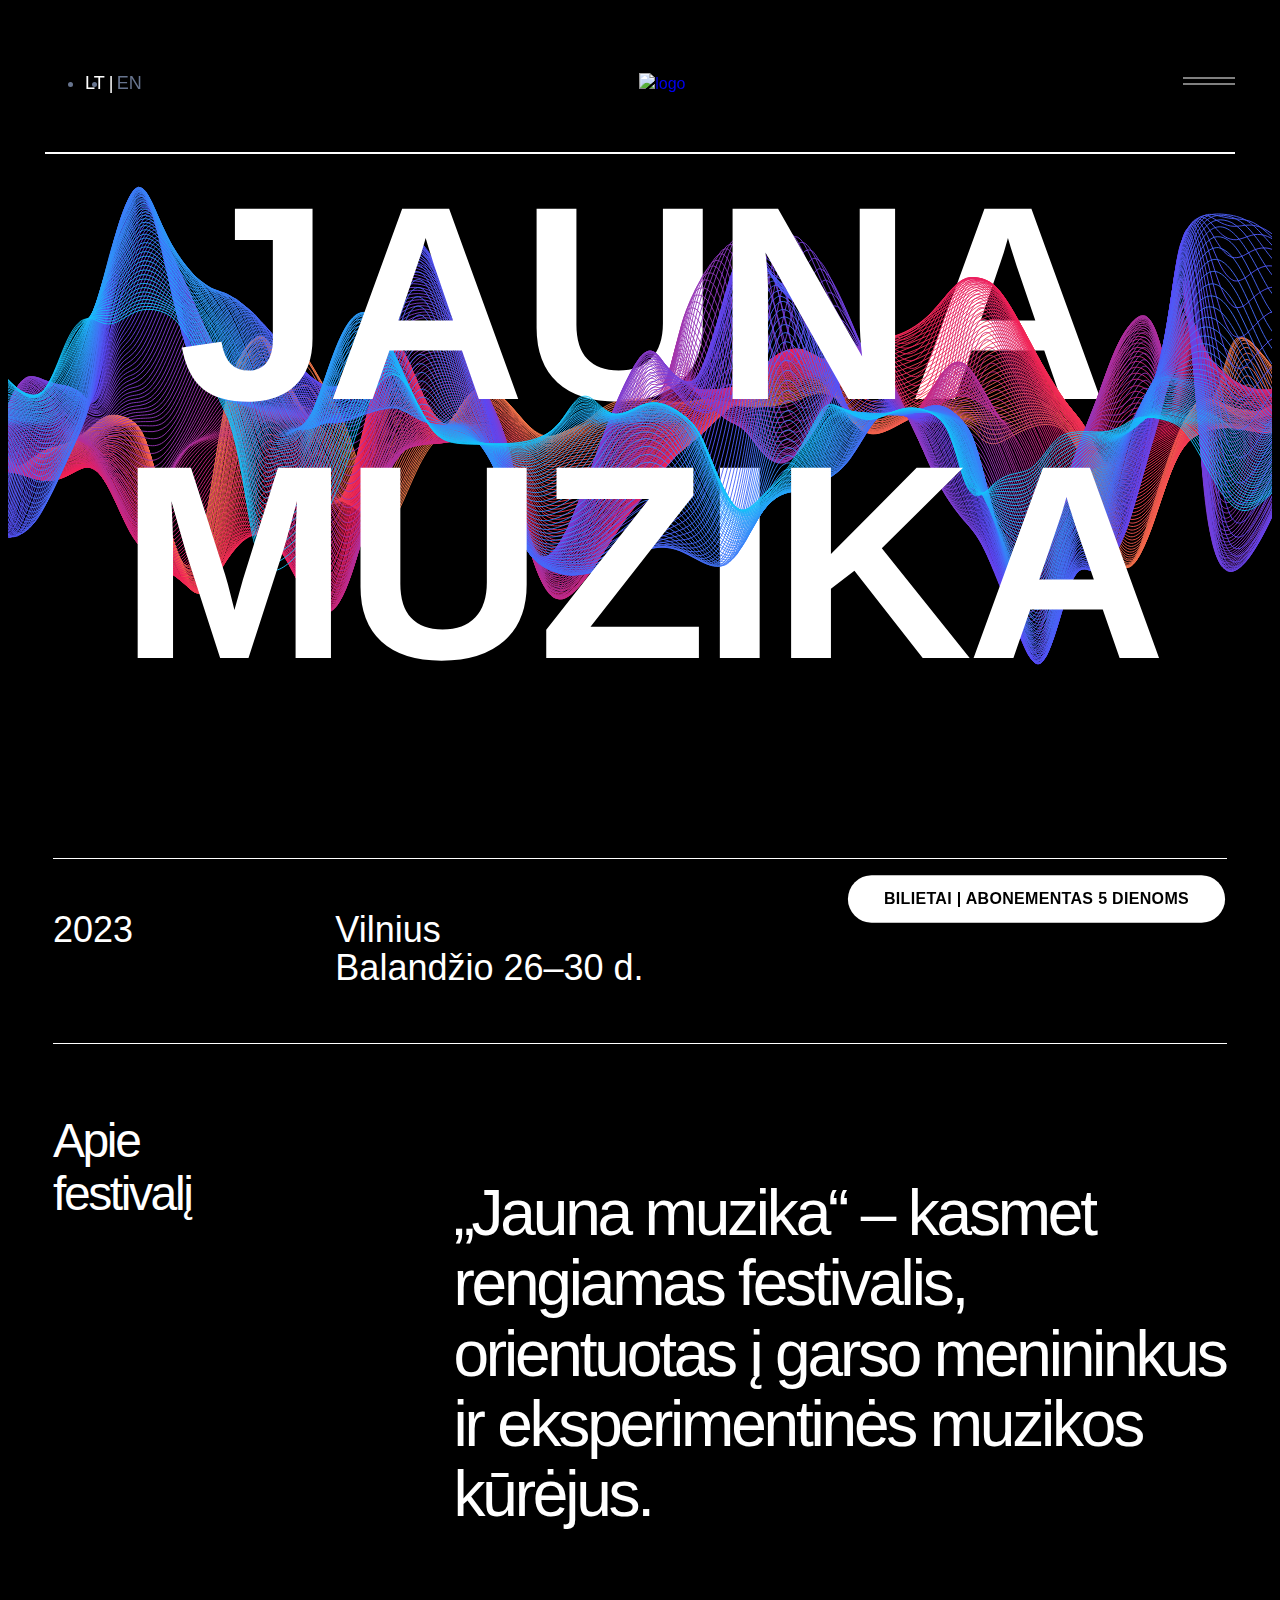
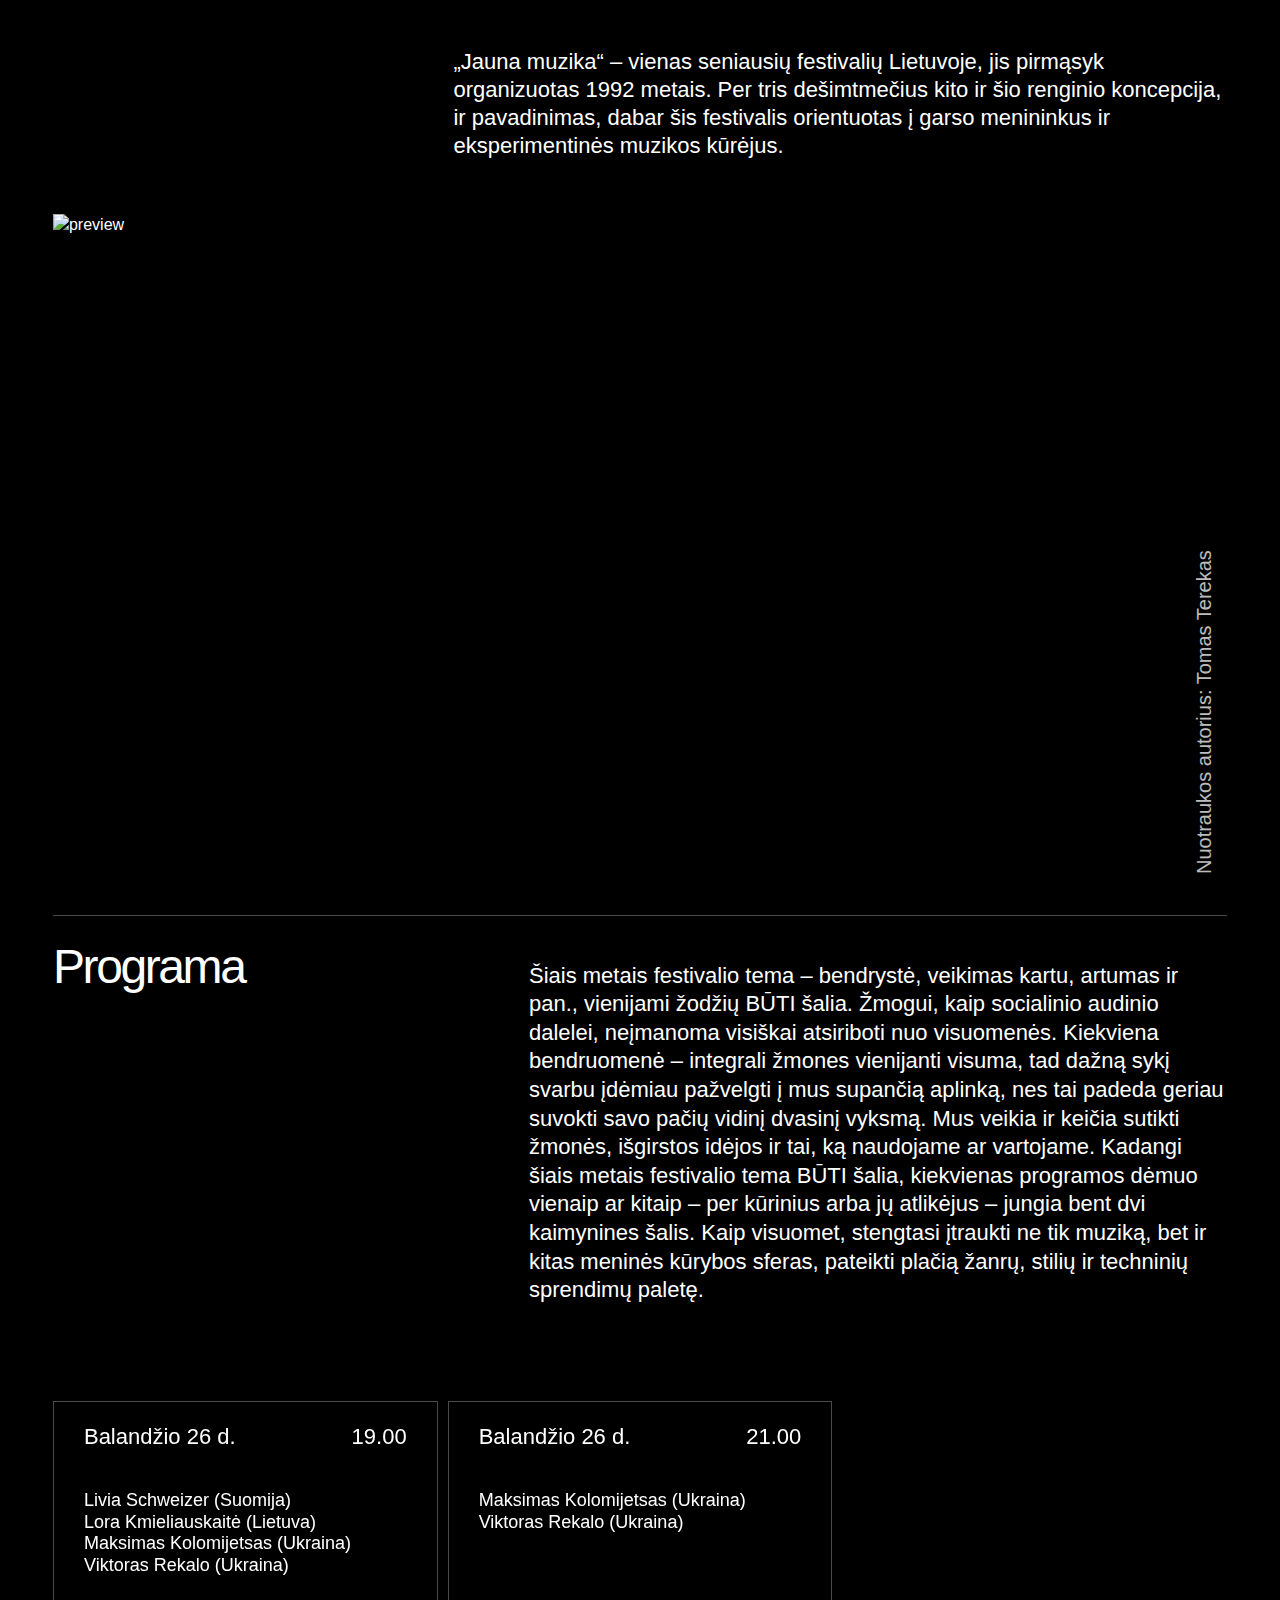
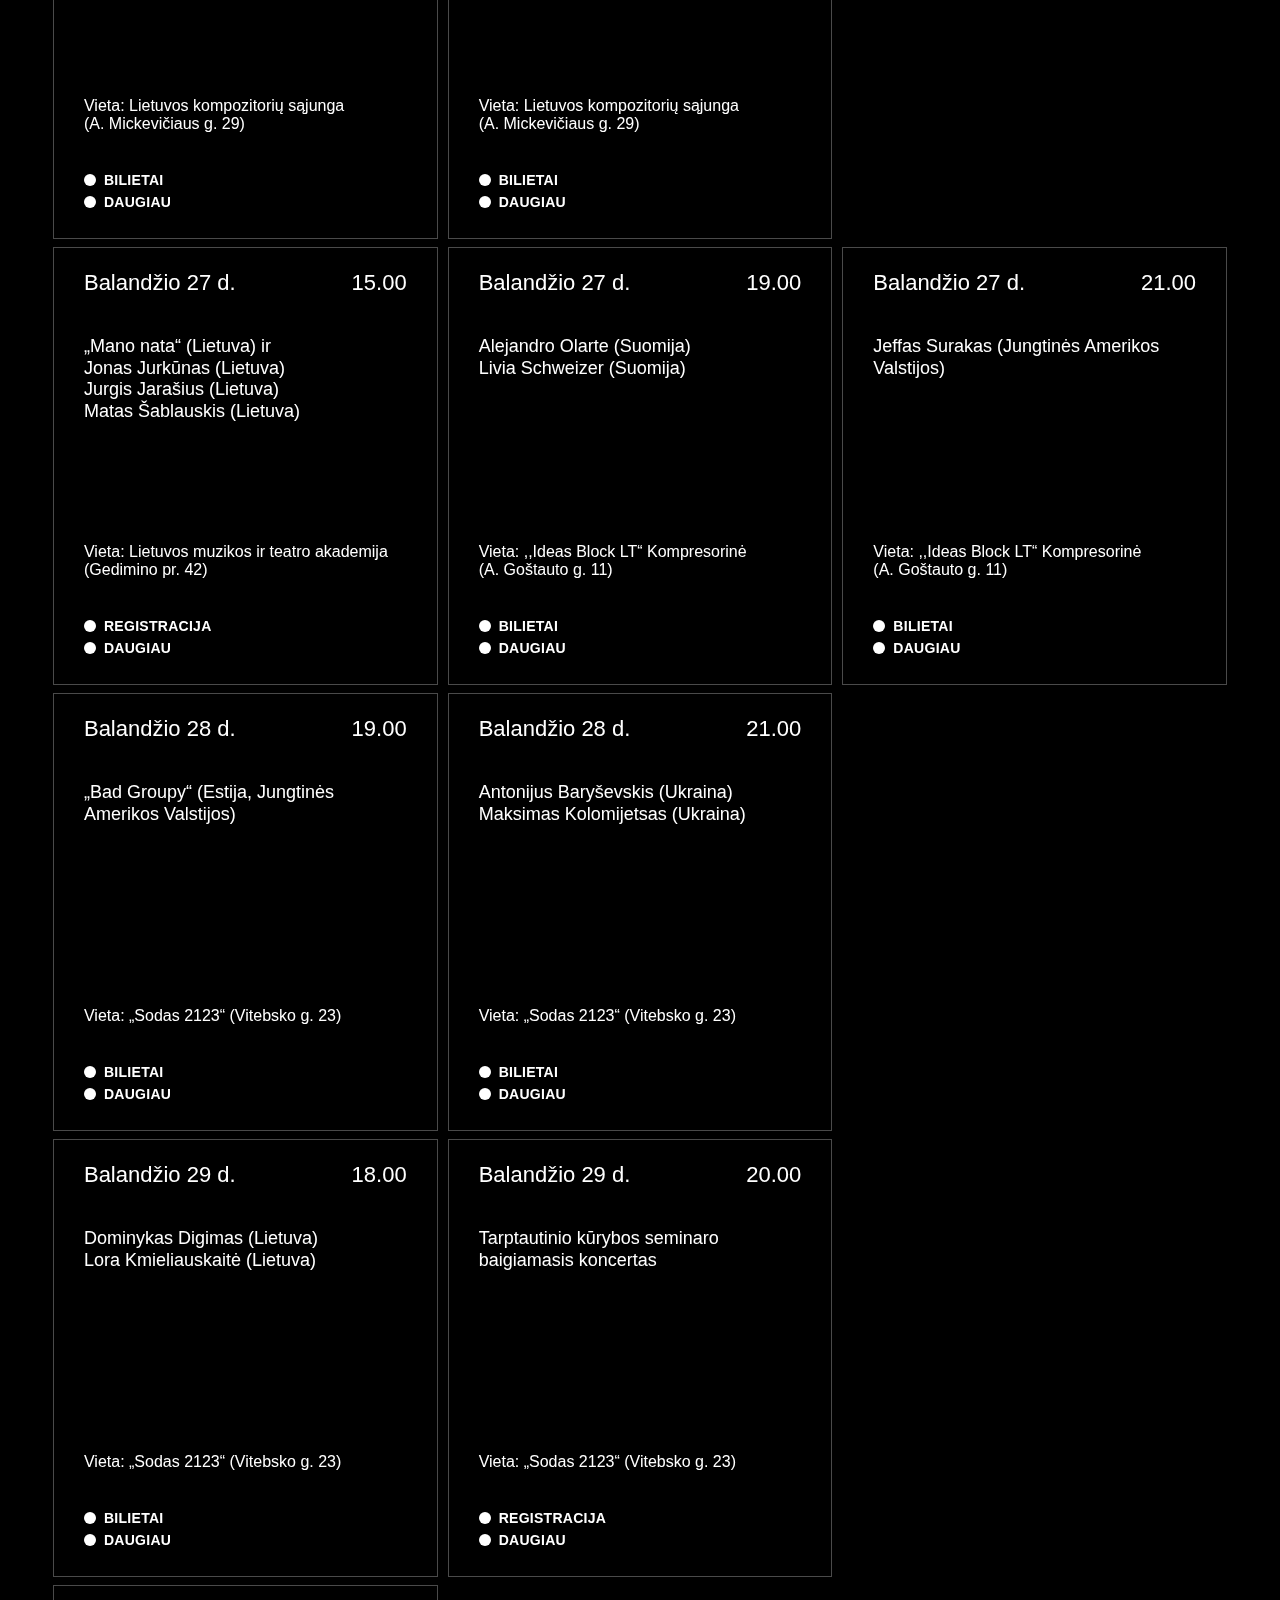
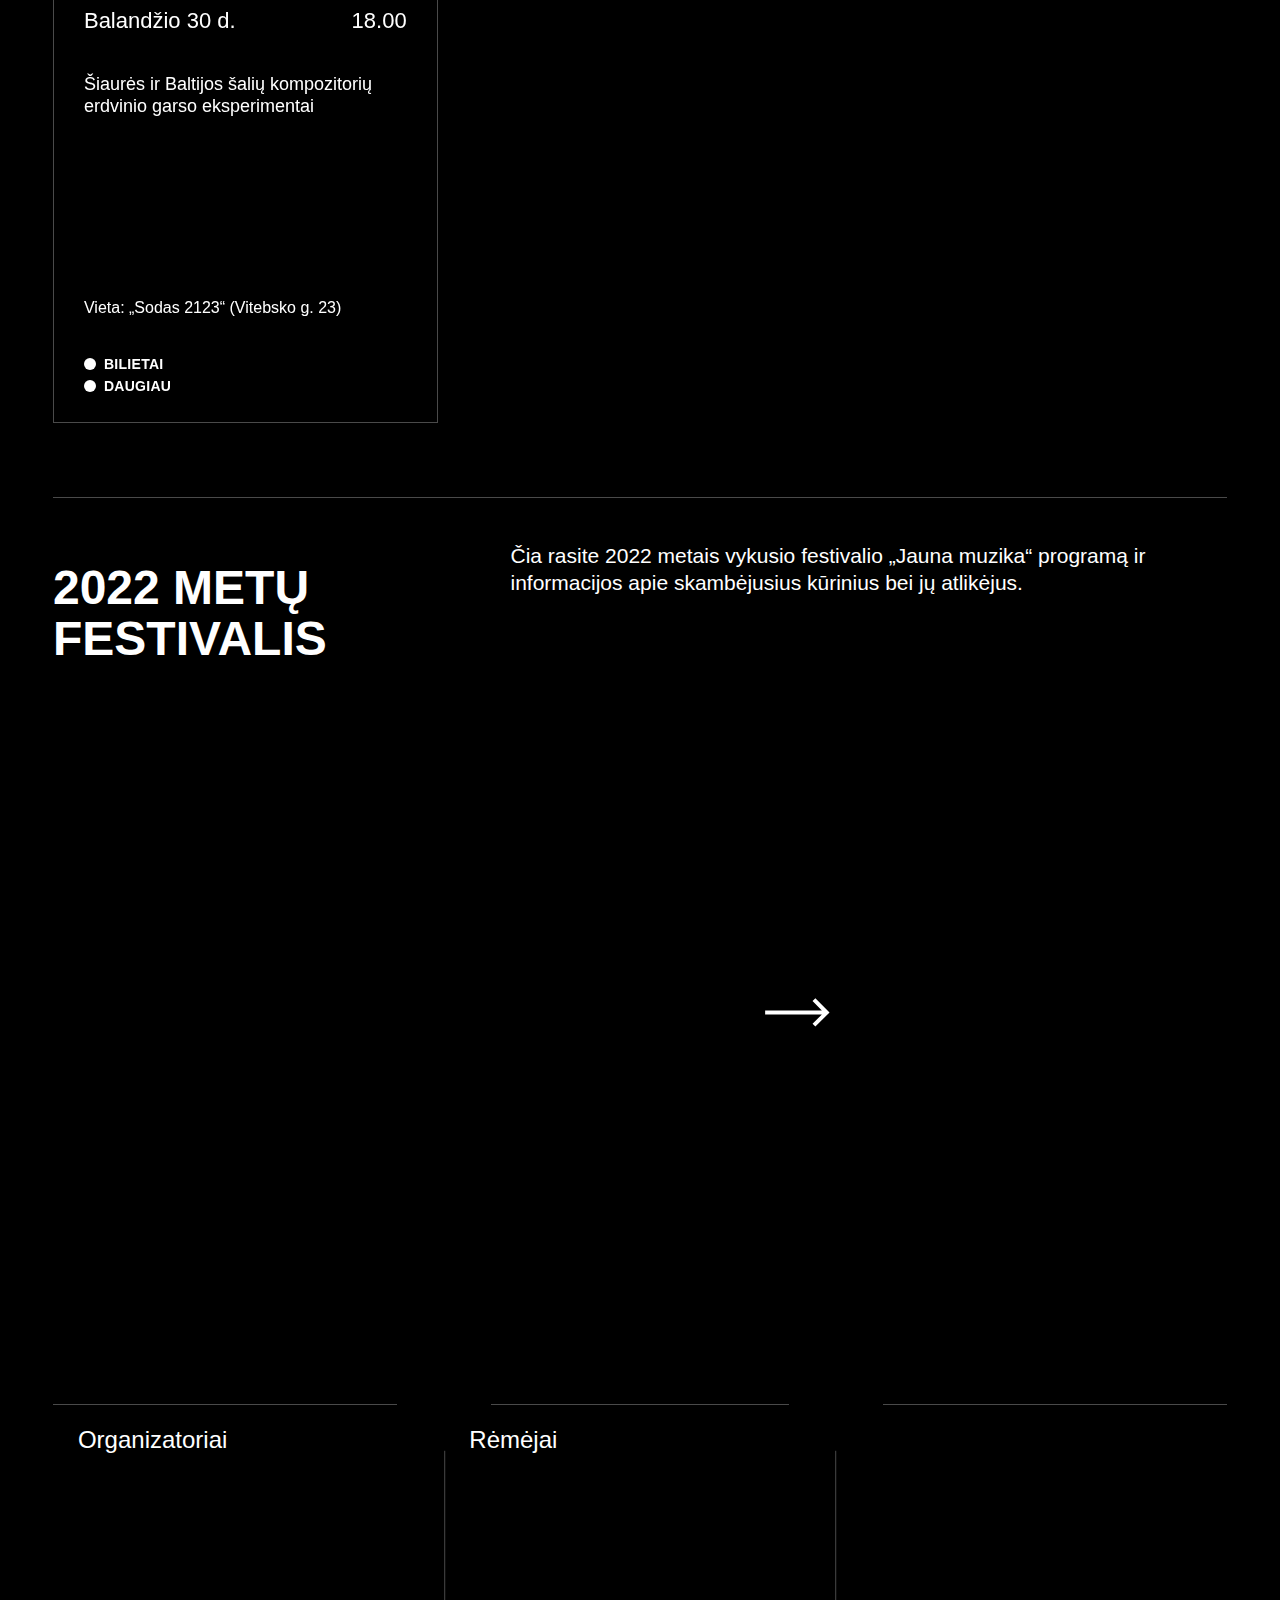
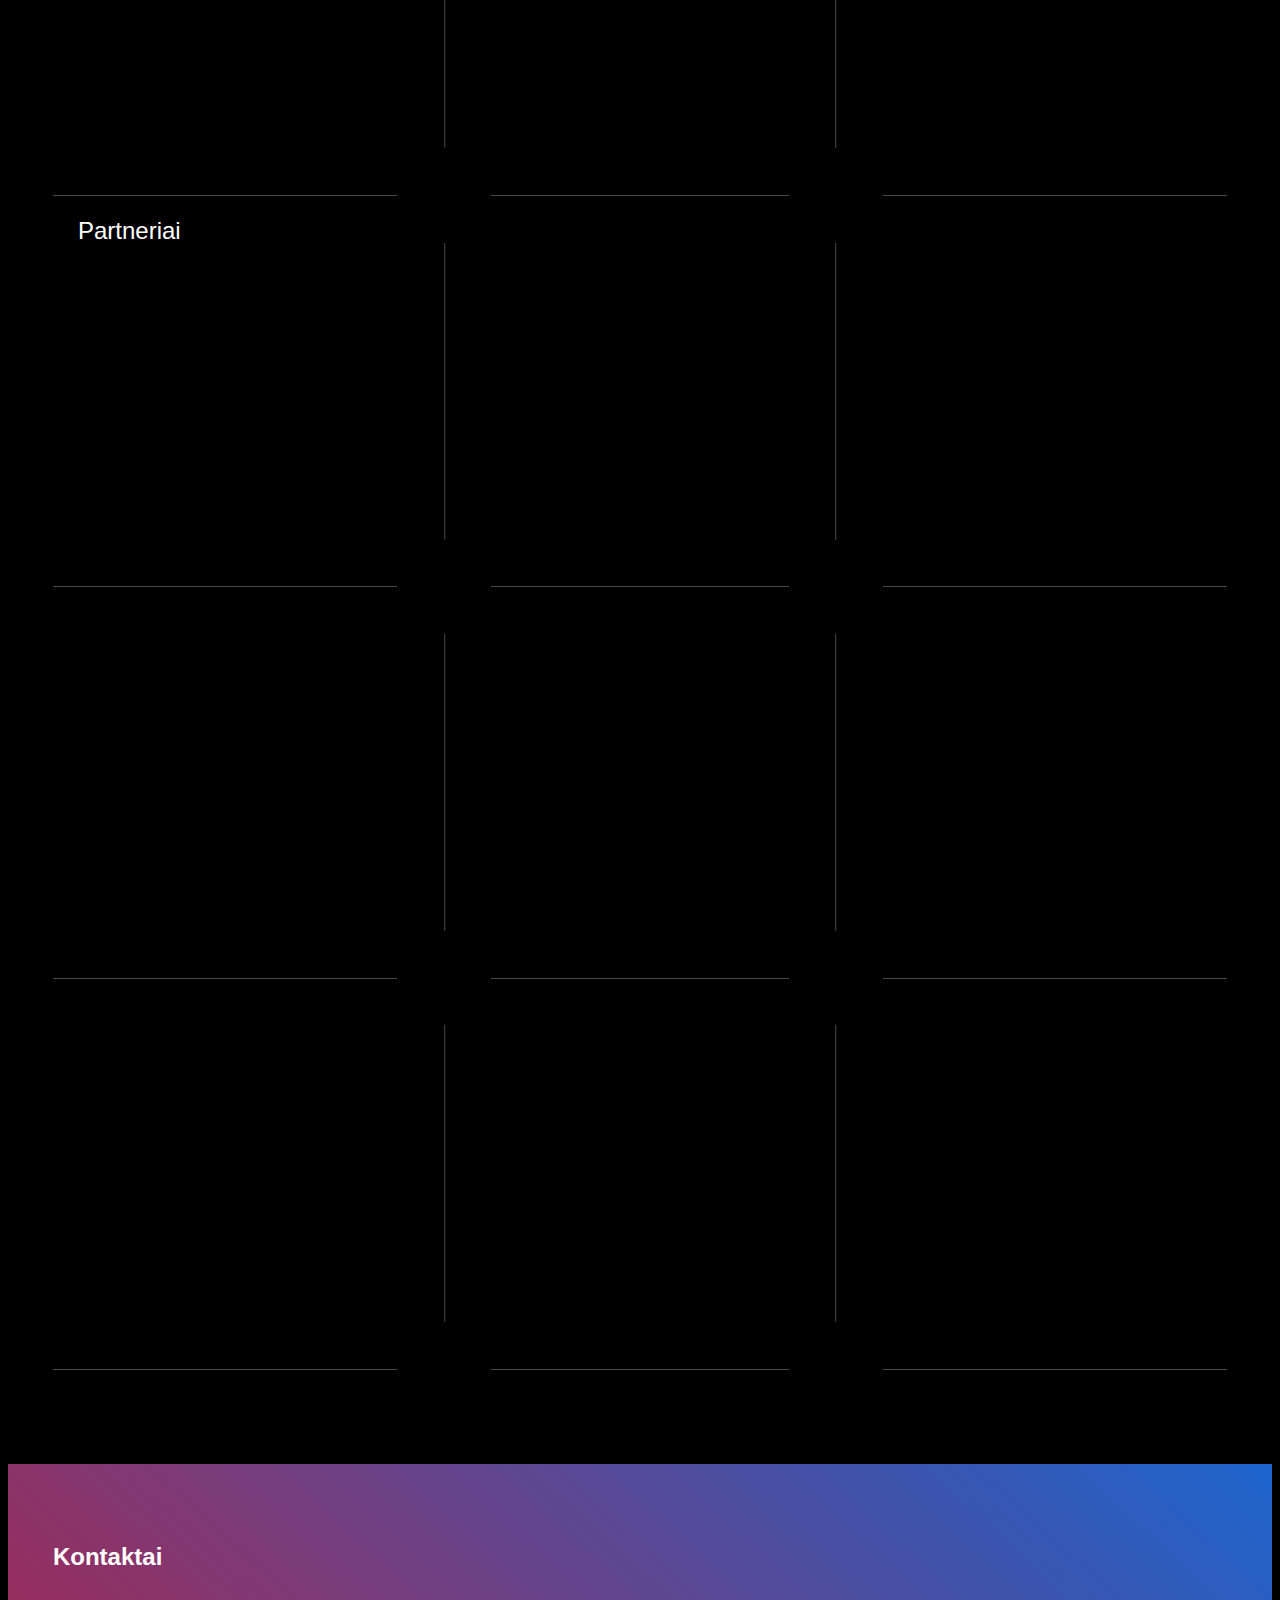
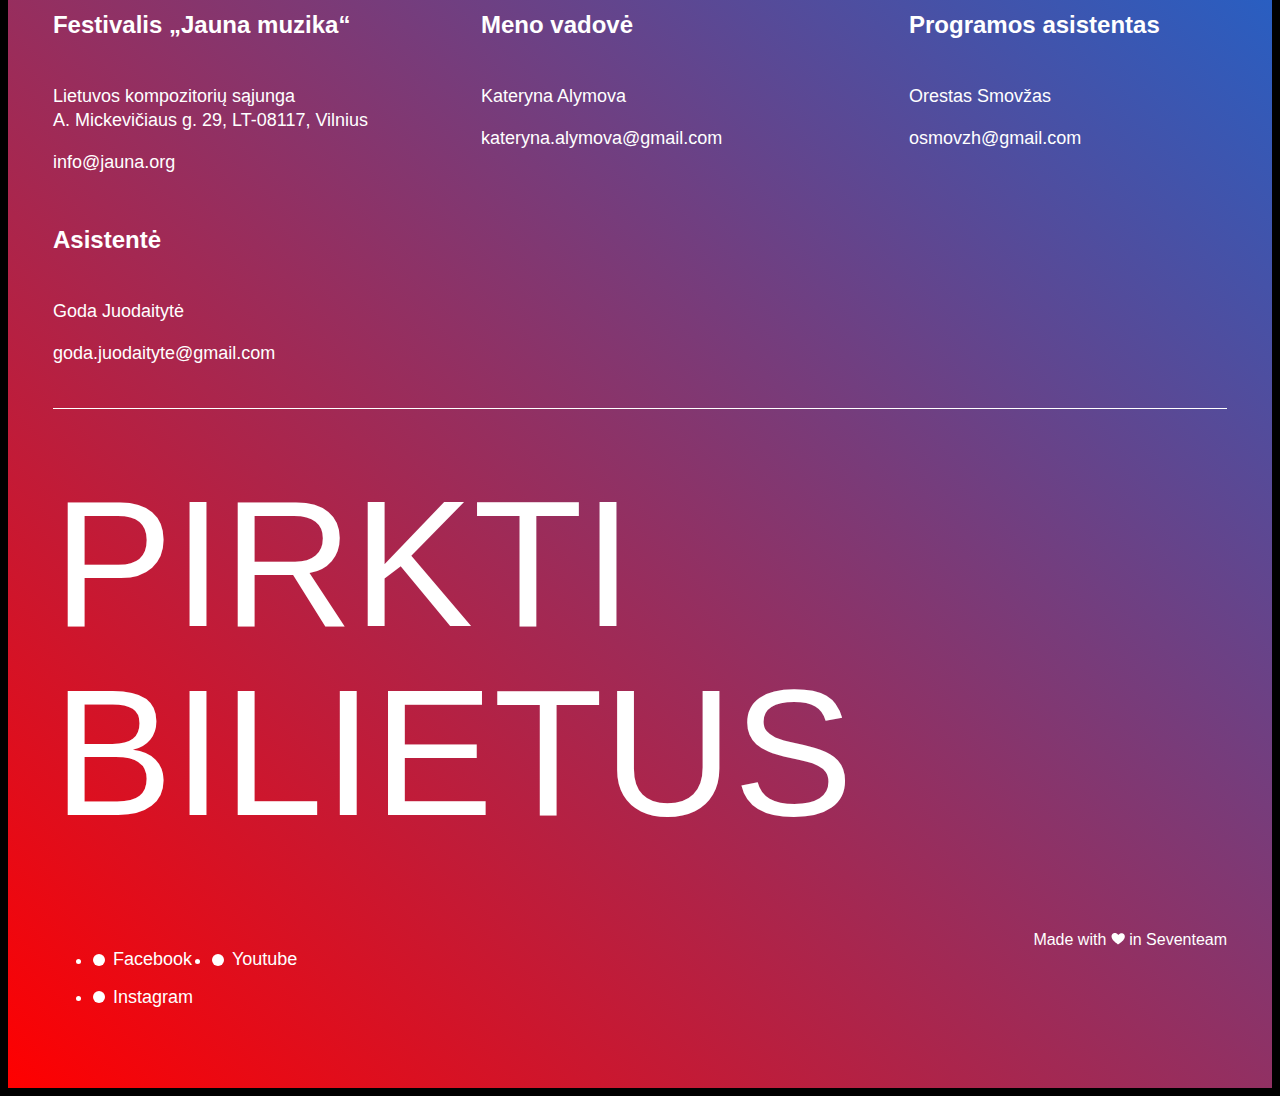
==== commit 1f0f7cd2: "Tikets link" ====
--- a/index.html
+++ b/index.html
@@ -1297,7 +1297,7 @@
             </p>
           </div>
           <div class="banner-footer__item">
-            <a href="#" class="banner-footer__button">
+            <a href="https://www.bilietai.lt/lit/renginiai/festivaliai/jauna-muzika-2023--abonementas-5-dienoms-84372/" class="banner-footer__button" target="_blank">
               <span>
                 Bilietai | Abonementas 5 dienoms
               </span>
--- a/css/styles.css
+++ b/css/styles.css
@@ -1499,7 +1499,7 @@
   -webkit-transform: rotate(-90deg);
           transform: rotate(-90deg);
   opacity: 0.8;
-  z-index: 10;
+  z-index: 2;
 }
 @media (min-width: 900px) {
   .video__author {
